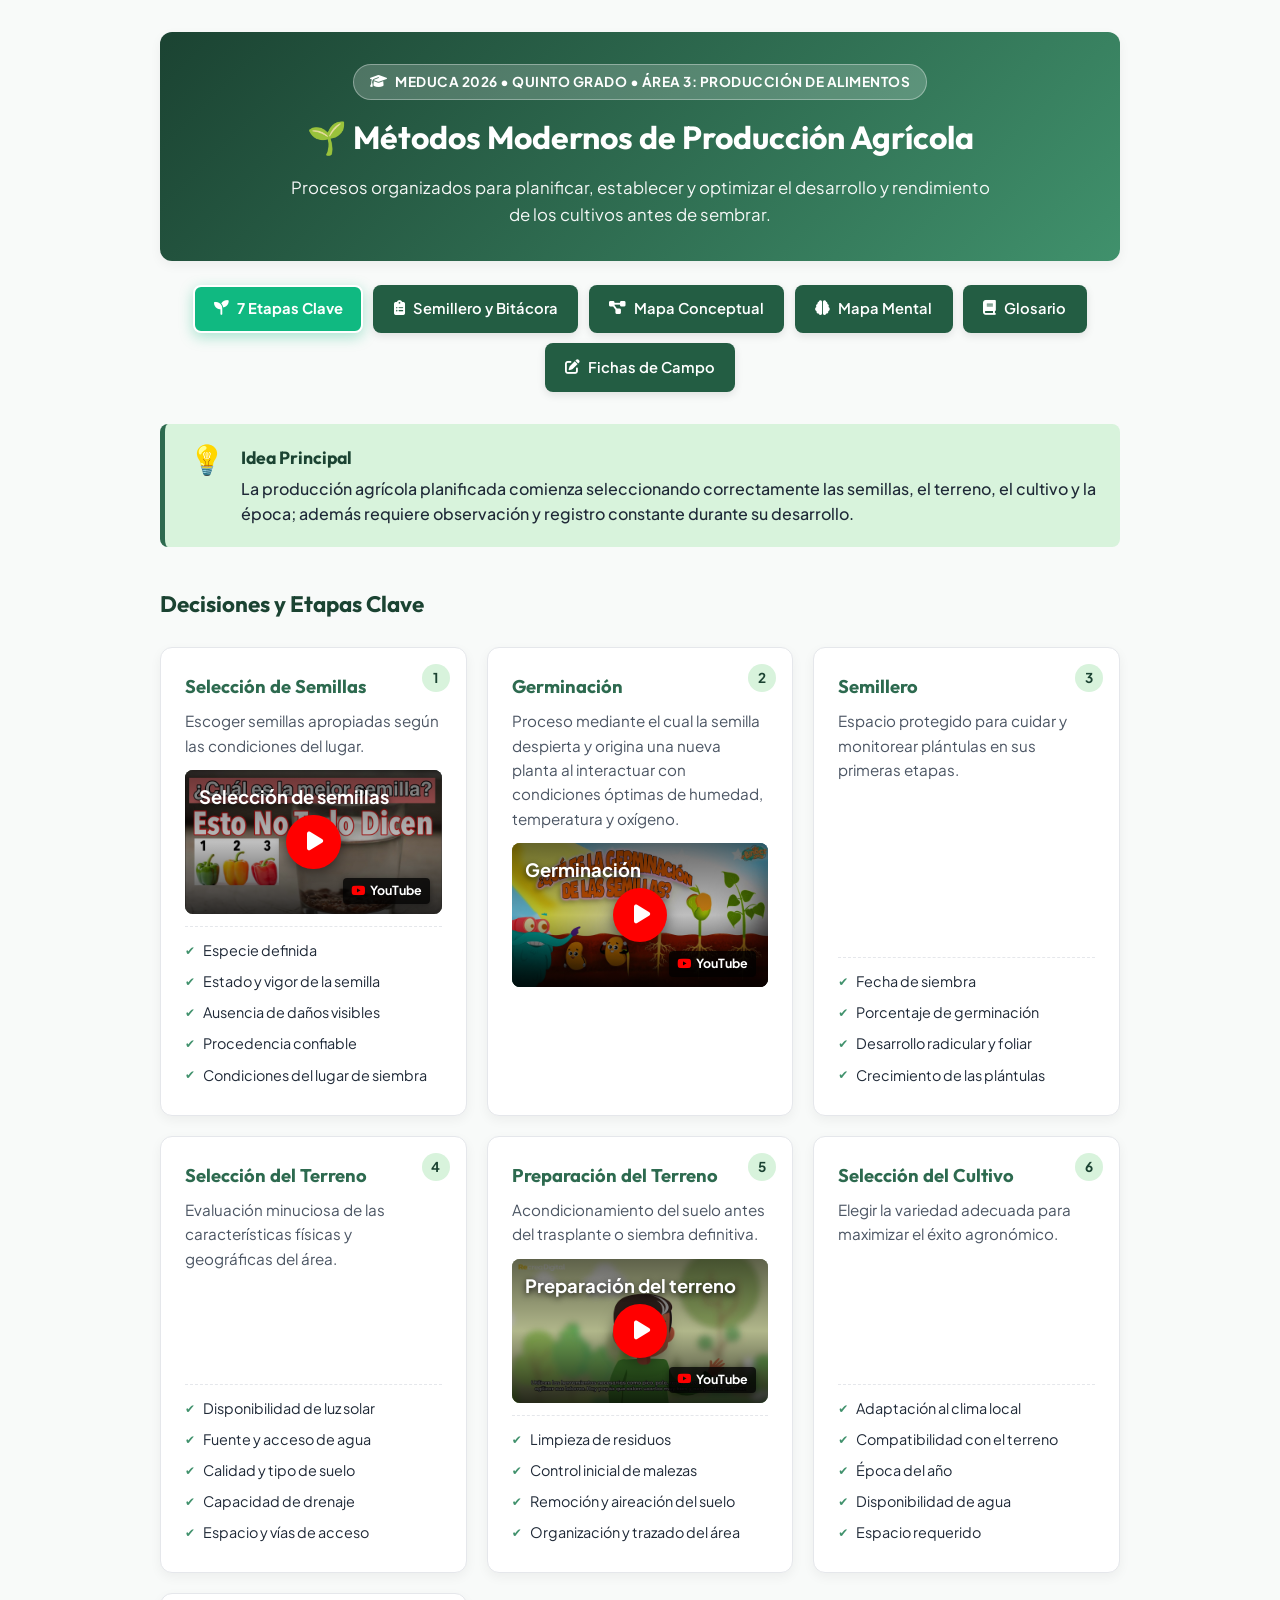
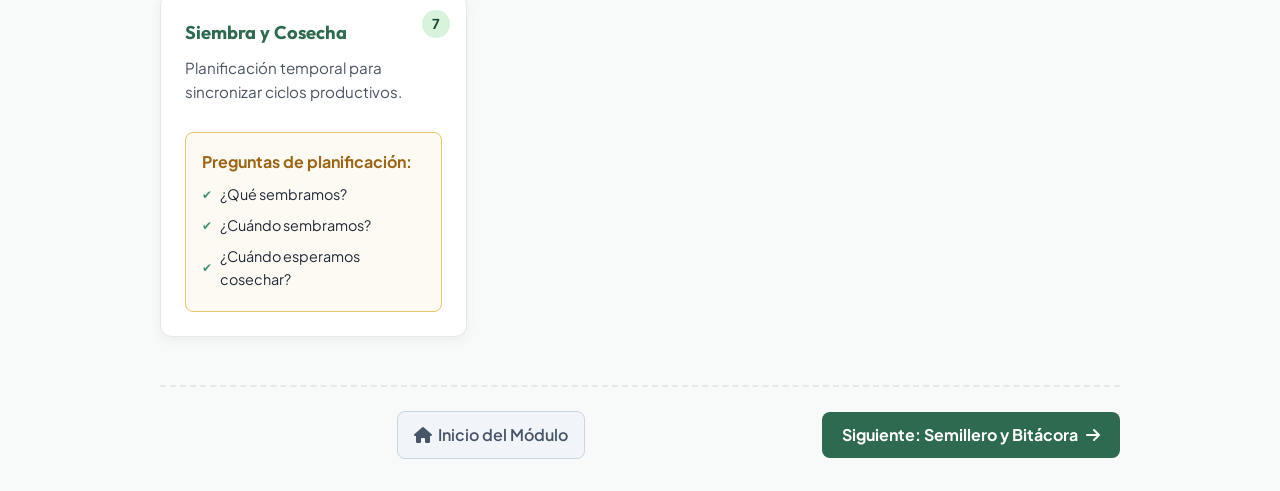
==== metodos-etapas.html @ fef812e9 "Integracion modulo interactivo Metodos Modernos de Produccion Agricola Quinto Grado con subpaginas" ====
<!DOCTYPE html>
<html lang="es">
<head>
  <meta charset="UTF-8">
  <meta name="viewport" content="width=device-width, initial-scale=1.0">
  <title>7 Etapas Clave - Métodos Modernos | Quinto Grado MEDUCA</title>
  <!-- Google Fonts & FontAwesome Icons -->
  <link rel="preconnect" href="https://fonts.googleapis.com">
  <link rel="preconnect" href="https://fonts.gstatic.com" crossorigin>
  <link href="https://fonts.googleapis.com/css2?family=Outfit:wght@600;700;800&family=Plus+Jakarta+Sans:wght@400;500;600;700&display=swap" rel="stylesheet">
  <link rel="stylesheet" href="https://cdnjs.cloudflare.com/ajax/libs/font-awesome/6.5.1/css/all.min.css">
  <style>

    :root {
      --primary: #2d6a4f;
      --primary-light: #40916c;
      --primary-dark: #1b4332;
      --accent: #d8f3dc;
      --accent-warm: #e9c46a;
      --surface: #ffffff;
      --background: #f8faf9;
      --text-main: #1f2937;
      --text-muted: #4b5563;
      --border: #e5e7eb;
      --shadow: 0 4px 12px rgba(0, 0, 0, 0.05);
      --radius: 12px;
    }

    * {
      box-sizing: border-box;
      margin: 0;
      padding: 0;
    }

    body {
      font-family: system-ui, -apple-system, BlinkMacSystemFont, "Segoe UI", Roboto, sans-serif;
      background-color: var(--background);
      color: var(--text-main);
      line-height: 1.6;
      padding: 2rem 1rem;
    }

    .container {
      max-width: 960px;
      margin: 0 auto;
    }

    /* Encabezado */
    .header {
      text-align: center;
      margin-bottom: 2.5rem;
      padding: 2rem 1.5rem;
      background: linear-gradient(135deg, var(--primary-dark), var(--primary-light));
      color: #ffffff;
      border-radius: var(--radius);
      box-shadow: var(--shadow);
    }

    .header h1 {
      font-size: 2rem;
      margin-bottom: 0.75rem;
    }

    .header p {
      font-size: 1.05rem;
      max-width: 720px;
      margin: 0 auto;
      opacity: 0.95;
    }

    .navigation {
      display: flex;
      justify-content: center;
      flex-wrap: wrap;
      gap: 0.75rem;
      margin: -1rem 0 2rem;
    }

    .navigation a {
      display: inline-block;
      padding: 0.7rem 1.2rem;
      background-color: var(--primary);
      color: #ffffff;
      border-radius: 8px;
      font-weight: 600;
      text-decoration: none;
      box-shadow: var(--shadow);
      transition: background-color 0.2s ease;
    }

    .navigation a:hover,
    .navigation a:focus-visible {
      background-color: var(--primary-dark);
    }

    /* Bloque Idea Principal */
    .highlight-card {
      background-color: var(--accent);
      border-left: 5px solid var(--primary);
      padding: 1.25rem 1.5rem;
      border-radius: 8px;
      margin-bottom: 2.5rem;
      display: flex;
      align-items: flex-start;
      gap: 1rem;
    }

    .highlight-card .icon {
      font-size: 1.8rem;
      line-height: 1;
    }

    .highlight-card h3 {
      color: var(--primary-dark);
      margin-bottom: 0.25rem;
      font-size: 1.1rem;
    }

    .highlight-card p {
      color: var(--text-main);
      font-weight: 500;
    }

    /* Grilla de Etapas */
    .section-title {
      font-size: 1.4rem;
      color: var(--primary-dark);
      margin-bottom: 1.5rem;
      display: flex;
      align-items: center;
      gap: 0.5rem;
    }

    .grid {
      display: grid;
      grid-template-columns: repeat(auto-fit, minmax(280px, 1fr));
      gap: 1.25rem;
      margin-bottom: 2.5rem;
    }

    .card {
      background-color: var(--surface);
      border: 1px solid var(--border);
      border-radius: var(--radius);
      padding: 1.5rem;
      box-shadow: var(--shadow);
      display: flex;
      flex-direction: column;
      position: relative;
    }

    .card-badge {
      position: absolute;
      top: 1rem;
      right: 1rem;
      background-color: var(--accent);
      color: var(--primary-dark);
      font-weight: bold;
      width: 28px;
      height: 28px;
      border-radius: 50%;
      display: flex;
      align-items: center;
      justify-content: center;
      font-size: 0.85rem;
    }

    .card h3 {
      font-size: 1.15rem;
      color: var(--primary);
      margin-bottom: 0.5rem;
      padding-right: 2rem;
    }

    .card p {
      color: var(--text-muted);
      font-size: 0.95rem;
      margin-bottom: 0.75rem;
    }

    .video-link {
      display: flex;
      flex-direction: column;
      align-items: stretch;
      gap: 0.4rem;
      margin-bottom: 0.75rem;
      color: var(--primary-dark);
      font-size: 0.9rem;
      font-weight: 600;
      text-decoration: none;
    }

    .video-link:hover,
    .video-link:focus-visible {
      text-decoration: underline;
    }

    .video-thumbnail {
      position: relative;
      display: flex;
      align-items: center;
      justify-content: center;
      width: 100%;
      aspect-ratio: 16 / 9;
      overflow: hidden;
      border-radius: 8px;
      background-color: #0d1f17;
      color: #ffffff;
      text-align: center;
    }

    .video-preview-img {
      position: absolute;
      inset: 0;
      width: 100%;
      height: 100%;
      object-fit: cover;
      transition: transform 0.4s cubic-bezier(0.4, 0, 0.2, 1), filter 0.4s ease;
      z-index: 1;
      display: block;
    }

    .video-overlay-gradient {
      position: absolute;
      inset: 0;
      background: linear-gradient(to top, rgba(0, 0, 0, 0.8) 0%, rgba(0, 0, 0, 0.25) 50%, rgba(0, 0, 0, 0.6) 100%);
      z-index: 2;
      transition: background 0.3s ease;
    }

    .video-link:hover .video-preview-img,
    .bitacora-video-link:hover .video-preview-img {
      transform: scale(1.06);
      filter: brightness(1.08);
    }

    .video-link:hover .video-overlay-gradient,
    .bitacora-video-link:hover .video-overlay-gradient {
      background: linear-gradient(to top, rgba(0, 0, 0, 0.65) 0%, rgba(0, 0, 0, 0.15) 50%, rgba(0, 0, 0, 0.45) 100%);
    }

    .video-thumbnail-title {
      position: absolute;
      top: 0.75rem;
      left: 0.85rem;
      right: 0.85rem;
      color: #ffffff;
      font-size: clamp(0.9rem, 2.5vw, 1.15rem);
      font-weight: 700;
      text-shadow: 0 2px 6px rgba(0, 0, 0, 0.9);
      z-index: 3;
      text-align: left;
    }

    .video-play-icon {
      position: relative;
      z-index: 3;
      display: flex;
      align-items: center;
      justify-content: center;
      width: 3.4rem;
      height: 3.4rem;
      padding-left: 0.25rem;
      border-radius: 50%;
      background-color: #ff0000;
      color: #ffffff;
      font-size: 1.35rem;
      box-shadow: 0 4px 14px rgba(0, 0, 0, 0.5);
      transition: transform 0.3s ease, background-color 0.3s ease, box-shadow 0.3s ease;
    }

    .video-link:hover .video-play-icon,
    .bitacora-video-link:hover .video-play-icon {
      transform: scale(1.15);
      background-color: #cc0000;
      box-shadow: 0 6px 20px rgba(255, 0, 0, 0.55);
    }

    .video-badge-yt {
      position: absolute;
      bottom: 0.65rem;
      right: 0.75rem;
      z-index: 3;
      background: rgba(0, 0, 0, 0.78);
      color: #ffffff;
      font-size: 0.78rem;
      font-weight: 700;
      padding: 3px 8px;
      border-radius: 4px;
      display: flex;
      align-items: center;
      gap: 5px;
      box-shadow: 0 2px 6px rgba(0,0,0,0.4);
    }
    .video-badge-yt i {
      color: #ff0000;
    }

    .video-action,
    .bitacora-video-caption {
      display: block;
      min-height: 44px;
      padding: 0.65rem 0.9rem;
      border-radius: 6px;
      background-color: var(--primary);
      color: #ffffff;
      text-align: center;
      font-weight: 600;
    }

    .video-action {
      transition: background-color 0.2s ease;
    }

    .video-link:hover .video-action,
    .video-link:focus-visible .video-action,
    .bitacora-video-link:hover .bitacora-video-caption,
    .bitacora-video-link:focus-visible .bitacora-video-caption {
      background-color: var(--primary-dark);
    }

    .bitacora-video-caption {
      border-radius: 0;
    }

    .card ul {
      list-style-type: none;
      padding-top: 0.5rem;
      border-top: 1px dashed var(--border);
      margin-top: auto;
    }

    .card ul li {
      font-size: 0.9rem;
      color: var(--text-main);
      padding: 0.25rem 0;
      display: flex;
      align-items: center;
      gap: 0.5rem;
    }

    .card ul li::before {
      content: "✔";
      color: var(--primary-light);
      font-size: 0.75rem;
    }

    /* Sección Bitácora */
    .bitacora-section {
      background-color: var(--surface);
      border: 1px solid var(--border);
      border-radius: var(--radius);
      padding: 1.75rem;
      box-shadow: var(--shadow);
    }

    .bitacora-header {
      display: flex;
      align-items: center;
      gap: 0.75rem;
      margin-bottom: 0.75rem;
    }

    .bitacora-tags {
      display: flex;
      flex-wrap: wrap;
      gap: 0.5rem;
      margin-top: 1rem;
    }

    .tag {
      display: inline-block;
      background-color: #f3f4f6;
      border: 1px solid var(--border);
      padding: 0.35rem 0.75rem;
      border-radius: 20px;
      font-size: 0.85rem;
      font-weight: 500;
      color: var(--text-muted);
    }

    .tag-link {
      text-decoration: none;
    }

    .tag-link:hover,
    .tag-link:focus-visible {
      background-color: var(--accent);
      border-color: var(--primary-light);
      color: var(--primary-dark);
    }

    .bitacora-content {
      display: grid;
      grid-template-columns: repeat(auto-fit, minmax(280px, 1fr));
      gap: 1.5rem;
      margin-top: 1.5rem;
    }

    .bitacora-content h3 {
      color: var(--primary-dark);
      font-size: 1.05rem;
      margin-bottom: 0.75rem;
    }

    .bitacora-content ul,
    .bitacora-content ol {
      padding-left: 1.4rem;
      color: var(--text-muted);
    }

    .bitacora-content li {
      padding: 0.3rem 0;
    }

    .bitacora-content li::marker {
      color: var(--primary-light);
      font-weight: 700;
    }

    .bitacora-content strong {
      color: var(--primary-dark);
    }

    .bitacora-video-caption {
      border-radius: 0;
    }

    .bitacora-video-link {
      display: block;
      width: 100%;
      overflow: hidden;
      border-radius: var(--radius);
      box-shadow: var(--shadow);
      color: #ffffff;
      text-decoration: none;
    }

    .bitacora-video-link img {
      display: block;
      width: 100%;
      aspect-ratio: 16 / 9;
      object-fit: cover;
    }

    .bitacora-video-link:focus-visible {
      outline: 3px solid var(--primary-light);
      outline-offset: 3px;
    }

    .extra-section {
      margin-top: 2.5rem;
      scroll-margin-top: 1rem;
    }

    .extra-card {
      margin-bottom: 1.25rem;
      padding: 1.5rem;
      background-color: var(--surface);
      border: 1px solid var(--border);
      border-radius: var(--radius);
      box-shadow: var(--shadow);
    }

    .extra-card h3 {
      color: var(--primary-dark);
      font-size: 1.1rem;
      margin-bottom: 0.75rem;
    }

    .glossary-grid {
      display: grid;
      grid-template-columns: repeat(auto-fit, minmax(250px, 1fr));
      gap: 1rem;
    }

    .glossary-entry {
      background-color: var(--surface);
      border: 1px solid var(--border);
      border-left: 4px solid var(--primary-light);
      border-radius: 8px;
      padding: 1rem 1.25rem;
      box-shadow: var(--shadow);
    }

    .glossary-entry h3 {
      color: var(--primary-dark);
      font-size: 1rem;
      margin-bottom: 0.35rem;
    }

    .glossary-entry p {
      color: var(--text-muted);
      font-size: 0.95rem;
    }

    .diagram-card {
      overflow-x: auto;
      padding: 1rem;
      background-color: var(--surface);
      border: 1px solid var(--border);
      border-radius: var(--radius);
      box-shadow: var(--shadow);
    }

    .diagram-card svg {
      display: block;
      width: 100%;
      min-width: 900px;
      height: auto;
    }

    .flow-connector {
      fill: none;
      stroke: var(--primary-light);
      stroke-width: 3;
    }

    .flow-node {
      fill: var(--accent);
      stroke: var(--primary);
      stroke-width: 2;
    }

    .flow-node-main {
      fill: var(--primary-dark);
      stroke: var(--primary-dark);
    }

    .flow-node-final {
      fill: #e9c46a;
      stroke: #9c6615;
    }

    .flow-label {
      fill: var(--primary-dark);
      font-size: 16px;
      font-weight: 600;
      text-anchor: middle;
      dominant-baseline: middle;
    }

    .flow-label-main {
      fill: #ffffff;
      font-size: 19px;
      font-weight: 700;
    }

    .mindmap-svg {
      display: block;
      width: 100%;
      min-width: 850px;
      height: auto;
    }

    .mind-branch {
      fill: none;
      stroke-width: 4;
      stroke-linecap: round;
    }

    .branch-seed { stroke: #40916c; }
    .branch-terrain { stroke: #e9a23b; }
    .branch-crop { stroke: #6284c7; }
    .branch-time { stroke: #be6b9b; }
    .branch-followup { stroke: #829447; }

    .mind-root {
      fill: var(--primary-dark);
      stroke: var(--primary-dark);
      stroke-width: 2;
    }

    .mind-category { stroke-width: 2; }
    .category-seed { fill: #d8f3dc; stroke: #40916c; }
    .category-terrain { fill: #fff0d6; stroke: #e9a23b; }
    .category-crop { fill: #e5ecfb; stroke: #6284c7; }
    .category-time { fill: #f8e5ef; stroke: #be6b9b; }
    .category-followup { fill: #edf0dc; stroke: #829447; }

    .mind-leaf {
      fill: #ffffff;
      stroke-width: 2;
    }

    .mind-label {
      fill: var(--primary-dark);
      font-size: 16px;
      font-weight: 600;
      text-anchor: middle;
      dominant-baseline: middle;
    }

    .mind-root-label {
      fill: #ffffff;
      font-size: 20px;
      font-weight: 700;
    }

    .form-fields {
      display: grid;
      grid-template-columns: repeat(auto-fit, minmax(220px, 1fr));
      gap: 1rem;
    }

    .form-fields label,
    .record-fields label {
      display: flex;
      flex-direction: column;
      gap: 0.35rem;
      color: var(--primary-dark);
      font-weight: 600;
    }

    .extra-card input,
    .extra-card select,
    .extra-card textarea {
      width: 100%;
      padding: 0.6rem;
      border: 1px solid #cbd5d1;
      border-radius: 6px;
      font: inherit;
      color: var(--text-main);
    }

    .extra-card textarea {
      min-height: 90px;
      resize: vertical;
    }

    .table-wrapper { overflow-x: auto; }

    .record-table {
      width: 100%;
      min-width: 700px;
      border-collapse: collapse;
    }

    .record-table th,
    .record-table td {
      padding: 0.65rem;
      border: 1px solid var(--border);
      text-align: left;
      vertical-align: middle;
    }

    .record-table th {
      background-color: var(--accent);
      color: var(--primary-dark);
    }

    .record-table input { min-width: 100px; }

    .record-fields {
      display: grid;
      grid-template-columns: repeat(auto-fit, minmax(220px, 1fr));
      gap: 1rem;
    }

    .record-fields textarea { min-height: 90px; }

    .checkbox-cell { text-align: center !important; }
    .checkbox-cell input { width: 1.1rem; height: 1.1rem; accent-color: var(--primary); }

    .analysis-question { margin-top: 1rem; }
    .analysis-question:first-of-type { margin-top: 0; }
    .analysis-question h3 { margin-bottom: 0.5rem; font-size: 1rem; }

    .back-to-top {
      display: inline-block;
      margin-top: 1rem;
      color: var(--primary-dark);
      font-weight: 600;
    }

    .extra-section section[id] { scroll-margin-top: 1rem; }

    .questions-box {
      background: #fdfaf3;
      border: 1px solid var(--accent-warm);
      padding: 1rem;
      border-radius: 8px;
      margin-top: 1rem;
    }

    .questions-box strong {
      color: #9c6615;
    }


    /* Mejoras de Tipografía e Interfaz */
    body {
      font-family: 'Plus Jakarta Sans', system-ui, -apple-system, sans-serif;
    }
    h1, h2, h3, h4 {
      font-family: 'Outfit', sans-serif;
    }

    .sub-badge {
      display: inline-flex;
      align-items: center;
      gap: 8px;
      background: rgba(255, 255, 255, 0.2);
      border: 1px solid rgba(255, 255, 255, 0.35);
      padding: 6px 16px;
      border-radius: 50px;
      font-size: 0.85rem;
      font-weight: 700;
      text-transform: uppercase;
      letter-spacing: 0.5px;
      margin-bottom: 12px;
    }

    /* Barra de herramientas para el estudiante */
    .student-toolbar {
      display: flex;
      align-items: center;
      justify-content: center;
      gap: 12px;
      flex-wrap: wrap;
      background: #ffffff;
      border: 1.5px solid var(--border);
      padding: 12px 18px;
      border-radius: var(--radius);
      box-shadow: var(--shadow);
      margin-bottom: 2rem;
    }

    .btn-tool {
      display: inline-flex;
      align-items: center;
      gap: 8px;
      padding: 8px 16px;
      border-radius: 8px;
      font-size: 0.9rem;
      font-weight: 700;
      cursor: pointer;
      border: none;
      transition: all 0.2s ease;
    }

    .btn-save {
      background: var(--primary);
      color: #ffffff;
    }
    .btn-save:hover {
      background: var(--primary-dark);
      transform: translateY(-2px);
    }

    .btn-print {
      background: #0284c7;
      color: #ffffff;
    }
    .btn-print:hover {
      background: #0369a1;
      transform: translateY(-2px);
    }

    .btn-reset {
      background: #f1f5f9;
      color: #64748b;
      border: 1px solid #cbd5e1;
    }
    .btn-reset:hover {
      background: #fee2e2;
      color: #dc2626;
      border-color: #fca5a5;
    }

    .save-status {
      font-size: 0.85rem;
      color: #16a34a;
      font-weight: 700;
      display: none;
      align-items: center;
      gap: 6px;
    }
    .save-status.visible {
      display: inline-flex;
    }

    /* Indicador de desplazamiento para diagramas */
    .scroll-hint {
      display: flex;
      align-items: center;
      gap: 8px;
      color: var(--text-muted);
      font-size: 0.85rem;
      font-weight: 600;
      margin-bottom: 8px;
      background: rgba(45, 106, 79, 0.08);
      padding: 6px 12px;
      border-radius: 6px;
    }

    /* Tarjetas Interactivas con Hover Suave */
    .card {
      transition: transform 0.25s ease, box-shadow 0.25s ease, border-color 0.25s ease;
    }
    .card:hover {
      transform: translateY(-4px);
      box-shadow: 0 8px 24px rgba(0, 0, 0, 0.08);
      border-color: var(--primary-light);
    }

    /* Estilos de Impresión */
    @media print {
      body {
        background: #ffffff !important;
        color: #000000 !important;
        padding: 0 !important;
      }
      .navigation, .student-toolbar, .back-to-top, .video-link, .bitacora-video-link, .scroll-hint {
        display: none !important;
      }
      .card, .bitacora-section, .extra-card, .glossary-entry, .diagram-card {
        box-shadow: none !important;
        border: 1px solid #ccc !important;
        break-inside: avoid;
      }
      .header {
        background: none !important;
        color: #000 !important;
        border-bottom: 2px solid #2d6a4f !important;
        border-radius: 0 !important;
        padding: 10px 0 !important;
      }
    }
  
    /* Navegación por Subpáginas */
    .navigation {
      display: flex;
      justify-content: center;
      flex-wrap: wrap;
      gap: 0.65rem;
      margin: -1rem 0 2rem;
    }

    .navigation a {
      display: inline-flex;
      align-items: center;
      gap: 8px;
      padding: 0.65rem 1.15rem;
      background-color: #235d43;
      color: #ffffff;
      border-radius: 8px;
      font-weight: 600;
      font-size: 0.92rem;
      text-decoration: none;
      box-shadow: 0 3px 8px rgba(0, 0, 0, 0.1);
      transition: all 0.2s ease;
      border: 2px solid transparent;
    }

    .navigation a:hover,
    .navigation a:focus-visible {
      background-color: #1b4332;
      transform: translateY(-2px);
      box-shadow: 0 5px 12px rgba(0, 0, 0, 0.15);
    }

    .navigation a.active {
      background-color: #10b981;
      color: #ffffff;
      border-color: #ffffff;
      box-shadow: 0 4px 14px rgba(16, 185, 129, 0.35);
      font-weight: 700;
    }

    /* Footer de Navegación entre Subpáginas */
    .subpage-nav-footer {
      display: flex;
      justify-content: space-between;
      align-items: center;
      gap: 12px;
      margin-top: 3rem;
      padding-top: 1.5rem;
      border-top: 2px dashed var(--border);
      flex-wrap: wrap;
    }
    .btn-subpage-nav {
      display: inline-flex;
      align-items: center;
      gap: 8px;
      padding: 10px 20px;
      background: var(--primary);
      color: #ffffff;
      border-radius: 8px;
      font-weight: 700;
      text-decoration: none;
      transition: all 0.2s ease;
    }
    .btn-subpage-nav:hover {
      background: var(--primary-dark);
      transform: translateY(-2px);
    }
    .btn-subpage-home {
      display: inline-flex;
      align-items: center;
      gap: 6px;
      padding: 10px 16px;
      background: #f1f5f9;
      color: #475569;
      border-radius: 8px;
      font-weight: 600;
      text-decoration: none;
      border: 1px solid #cbd5e1;
    }
    .btn-subpage-home:hover {
      background: #e2e8f0;
      color: #0f172a;
    }

  </style>
</head>
<body>

  <div class="container">
    <header class="header" id="inicio">
      <div class="sub-badge">
        <i class="fa-solid fa-graduation-cap"></i> MEDUCA 2026 • Quinto Grado • Área 3: Producción de Alimentos
      </div>
      <h1>🌱 Métodos Modernos de Producción Agrícola</h1>
      <p>Procesos organizados para planificar, establecer y optimizar el desarrollo y rendimiento de los cultivos antes de sembrar.</p>
    </header>

    <nav class="navigation" aria-label="Navegación de Subpáginas">
      <a href="metodos-etapas.html" class=" active"><i class="fa-solid fa-seedling"></i> 7 Etapas Clave</a>
      <a href="metodos-semillero.html" class=""><i class="fa-solid fa-clipboard-list"></i> Semillero y Bitácora</a>
      <a href="metodos-mapa-conceptual.html" class=""><i class="fa-solid fa-diagram-project"></i> Mapa Conceptual</a>
      <a href="metodos-mapa-mental.html" class=""><i class="fa-solid fa-brain"></i> Mapa Mental</a>
      <a href="metodos-glosario.html" class=""><i class="fa-solid fa-book"></i> Glosario</a>
      <a href="metodos-fichas-campo.html" class=""><i class="fa-solid fa-pen-to-square"></i> Fichas de Campo</a>
    </nav>

    <section class="highlight-card">
      <div class="icon">💡</div>
      <div>
        <h3>Idea Principal</h3>
        <p>La producción agrícola planificada comienza seleccionando correctamente las semillas, el terreno, el cultivo y la época; además requiere observación y registro constante durante su desarrollo.</p>
      </div>
    </section>

    <!-- Fases y Decisiones -->
    <h2 class="section-title" id="etapas">Decisiones y Etapas Clave</h2>
    <main class="grid">

      <!-- 1. Semillas -->
      <article class="card">
        <span class="card-badge">1</span>
        <h3>Selección de Semillas</h3>
        <p>Escoger semillas apropiadas según las condiciones del lugar.</p>
        <a class="video-link" href="https://m.youtube.com/watch?v=JdrqJuW2Ato&amp;t=75s" target="_blank" rel="noopener noreferrer" aria-label="Abrir video sobre selección de semillas en YouTube">
          <span class="video-thumbnail" aria-hidden="true">
            <img src="assets/images/video_semillas.jpg" alt="Selección de semillas" class="video-preview-img" onerror="this.src='https://img.youtube.com/vi/JdrqJuW2Ato/maxresdefault.jpg'">
            <div class="video-overlay-gradient"></div>
            <span class="video-thumbnail-title">Selección de semillas</span>
            <span class="video-play-icon"><i class="fa-solid fa-play"></i></span>
            <span class="video-badge-yt"><i class="fa-brands fa-youtube"></i> YouTube</span>
          </span>
        </a>
        <ul>
          <li>Especie definida</li>
          <li>Estado y vigor de la semilla</li>
          <li>Ausencia de daños visibles</li>
          <li>Procedencia confiable</li>
          <li>Condiciones del lugar de siembra</li>
        </ul>
      </article>

      <!-- 2. Germinación -->
      <article class="card">
        <span class="card-badge">2</span>
        <h3>Germinación</h3>
        <p>Proceso mediante el cual la semilla despierta y origina una nueva planta al interactuar con condiciones óptimas de humedad, temperatura y oxígeno.</p>
        <a class="video-link" href="https://m.youtube.com/watch?v=fCRA6i1fTRA" target="_blank" rel="noopener noreferrer" aria-label="Abrir video sobre germinación en YouTube">
          <span class="video-thumbnail" aria-hidden="true">
            <img src="assets/images/video_germinacion.jpg" alt="Germinación" class="video-preview-img" onerror="this.src='https://img.youtube.com/vi/fCRA6i1fTRA/maxresdefault.jpg'">
            <div class="video-overlay-gradient"></div>
            <span class="video-thumbnail-title">Germinación</span>
            <span class="video-play-icon"><i class="fa-solid fa-play"></i></span>
            <span class="video-badge-yt"><i class="fa-brands fa-youtube"></i> YouTube</span>
          </span>
        </a>
      </article>

      <!-- 3. Semillero -->
      <article class="card">
        <span class="card-badge">3</span>
        <h3>Semillero</h3>
        <p>Espacio protegido para cuidar y monitorear plántulas en sus primeras etapas.</p>
        <ul>
          <li>Fecha de siembra</li>
          <li>Porcentaje de germinación</li>
          <li>Desarrollo radicular y foliar</li>
          <li>Crecimiento de las plántulas</li>
        </ul>
      </article>

      <!-- 4. Terreno -->
      <article class="card">
        <span class="card-badge">4</span>
        <h3>Selección del Terreno</h3>
        <p>Evaluación minuciosa de las características físicas y geográficas del área.</p>
        <ul>
          <li>Disponibilidad de luz solar</li>
          <li>Fuente y acceso de agua</li>
          <li>Calidad y tipo de suelo</li>
          <li>Capacidad de drenaje</li>
          <li>Espacio y vías de acceso</li>
        </ul>
      </article>

      <!-- 5. Preparación -->
      <article class="card">
        <span class="card-badge">5</span>
        <h3>Preparación del Terreno</h3>
        <p>Acondicionamiento del suelo antes del trasplante o siembra definitiva.</p>
        <a class="video-link" href="https://m.youtube.com/watch?v=pCpUWrY6QIw" target="_blank" rel="noopener noreferrer" aria-label="Abrir video sobre preparación del terreno en YouTube">
          <span class="video-thumbnail" aria-hidden="true">
            <img src="assets/images/video_terreno.jpg" alt="Preparación del terreno" class="video-preview-img" onerror="this.src='https://img.youtube.com/vi/pCpUWrY6QIw/maxresdefault.jpg'">
            <div class="video-overlay-gradient"></div>
            <span class="video-thumbnail-title">Preparación del terreno</span>
            <span class="video-play-icon"><i class="fa-solid fa-play"></i></span>
            <span class="video-badge-yt"><i class="fa-brands fa-youtube"></i> YouTube</span>
          </span>
        </a>
        <ul>
          <li>Limpieza de residuos</li>
          <li>Control inicial de malezas</li>
          <li>Remoción y aireación del suelo</li>
          <li>Organización y trazado del área</li>
        </ul>
      </article>

      <!-- 6. Selección de Cultivo -->
      <article class="card">
        <span class="card-badge">6</span>
        <h3>Selección del Cultivo</h3>
        <p>Elegir la variedad adecuada para maximizar el éxito agronómico.</p>
        <ul>
          <li>Adaptación al clima local</li>
          <li>Compatibilidad con el terreno</li>
          <li>Época del año</li>
          <li>Disponibilidad de agua</li>
          <li>Espacio requerido</li>
        </ul>
      </article>

      <!-- 7. Época de Siembra y Cosecha -->
      <article class="card">
        <span class="card-badge">7</span>
        <h3>Siembra y Cosecha</h3>
        <p>Planificación temporal para sincronizar ciclos productivos.</p>
        <div class="questions-box">
          <strong>Preguntas de planificación:</strong>
          <ul style="border: none; padding-top: 0.25rem;">
            <li>¿Qué sembramos?</li>
            <li>¿Cuándo sembramos?</li>
            <li>¿Cuándo esperamos cosechar?</li>
          </ul>
        </div>
      </article>

    </main>

    <div class="subpage-nav-footer">
  <div></div>
  <a href="metodos-etapas.html" class="btn-subpage-home"><i class="fa-solid fa-house"></i> Inicio del Módulo</a>
  <a href="metodos-semillero.html" class="btn-subpage-nav">Siguiente: Semillero y Bitácora <i class="fa-solid fa-arrow-right"></i></a>
</div>
  </div>

  
</body>
</html>
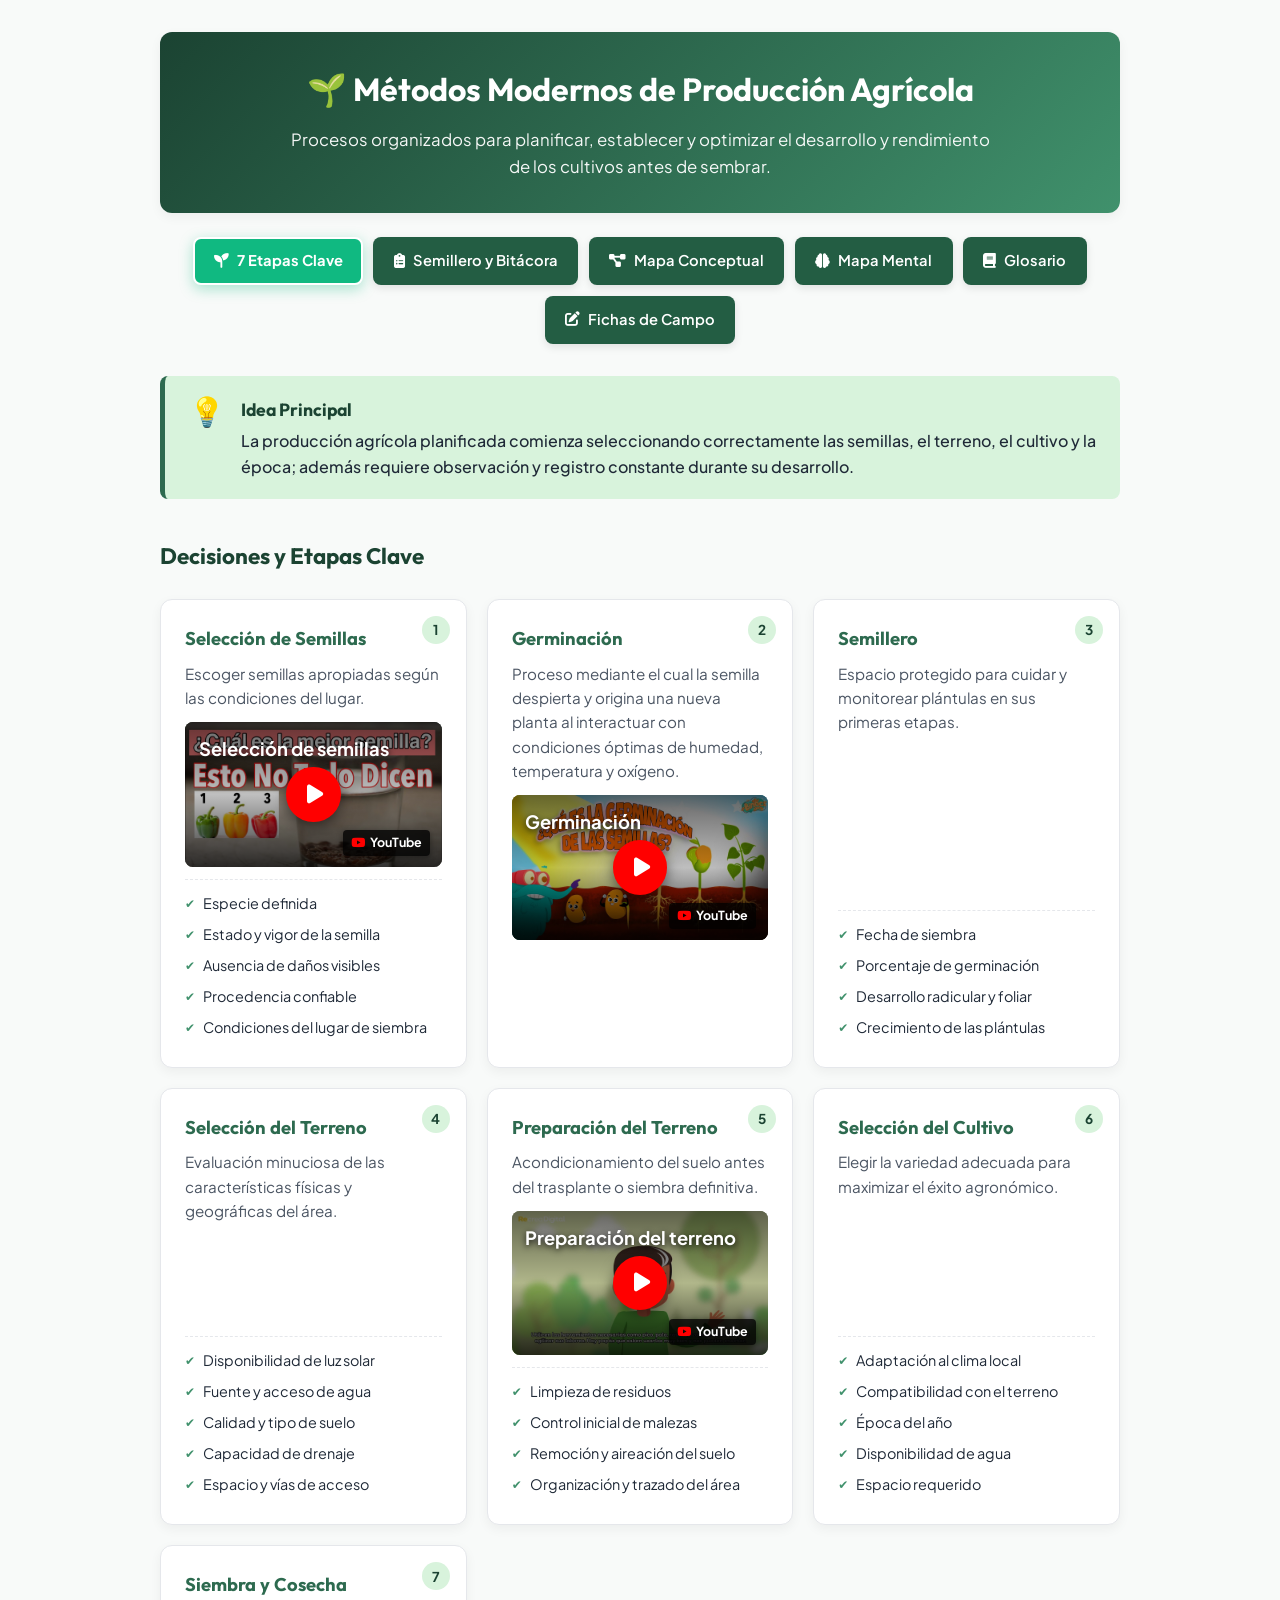
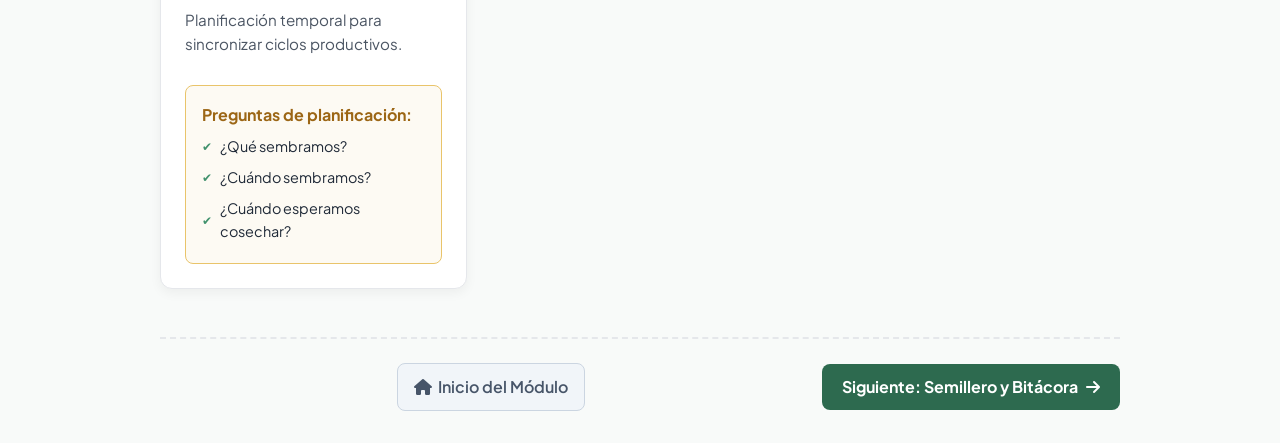
==== commit 39d67712: "po" ====
--- a/metodos-etapas.html
+++ b/metodos-etapas.html
@@ -694,21 +694,6 @@
     }
     h1, h2, h3, h4 {
       font-family: 'Outfit', sans-serif;
-    }
-
-    .sub-badge {
-      display: inline-flex;
-      align-items: center;
-      gap: 8px;
-      background: rgba(255, 255, 255, 0.2);
-      border: 1px solid rgba(255, 255, 255, 0.35);
-      padding: 6px 16px;
-      border-radius: 50px;
-      font-size: 0.85rem;
-      font-weight: 700;
-      text-transform: uppercase;
-      letter-spacing: 0.5px;
-      margin-bottom: 12px;
     }
 
     /* Barra de herramientas para el estudiante */
@@ -918,9 +903,6 @@
 
   <div class="container">
     <header class="header" id="inicio">
-      <div class="sub-badge">
-        <i class="fa-solid fa-graduation-cap"></i> MEDUCA 2026 • Quinto Grado • Área 3: Producción de Alimentos
-      </div>
       <h1>🌱 Métodos Modernos de Producción Agrícola</h1>
       <p>Procesos organizados para planificar, establecer y optimizar el desarrollo y rendimiento de los cultivos antes de sembrar.</p>
     </header>
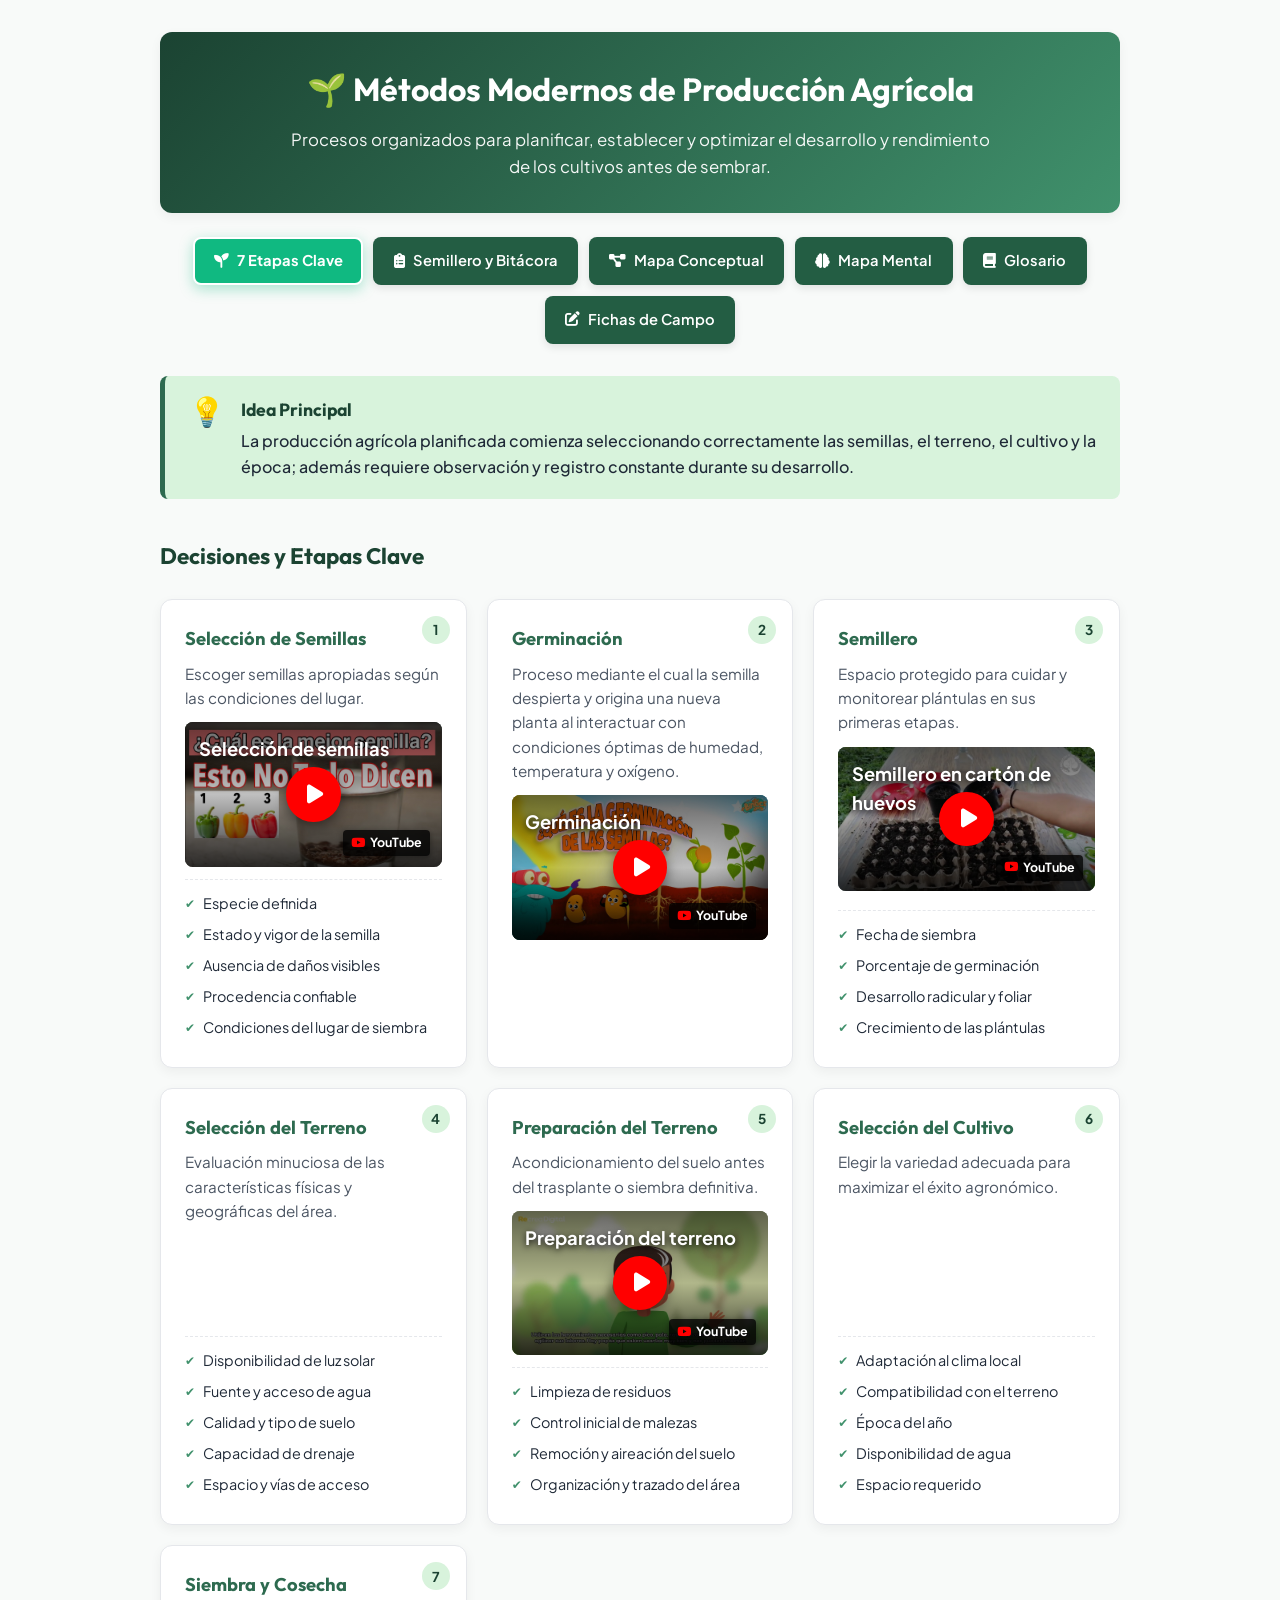
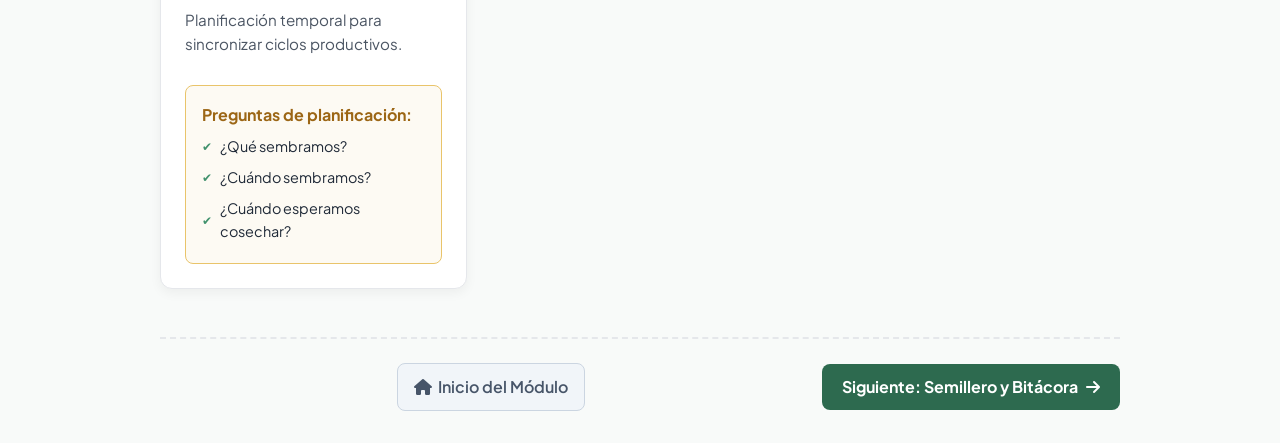
==== commit ee6f1dca: "fg" ====
--- a/metodos-etapas.html
+++ b/metodos-etapas.html
@@ -972,6 +972,15 @@
         <span class="card-badge">3</span>
         <h3>Semillero</h3>
         <p>Espacio protegido para cuidar y monitorear plántulas en sus primeras etapas.</p>
+        <a class="video-link" href="https://www.youtube.com/watch?v=g22DA12UIV4" target="_blank" rel="noopener noreferrer" aria-label="Abrir video sobre semillero en cartón de huevos en YouTube">
+          <span class="video-thumbnail" aria-hidden="true">
+            <img src="assets/images/video_semillero.jpg" alt="Semillero en cartón de huevos" class="video-preview-img" onerror="this.src='https://img.youtube.com/vi/g22DA12UIV4/maxresdefault.jpg'">
+            <div class="video-overlay-gradient"></div>
+            <span class="video-thumbnail-title">Semillero en cartón de huevos</span>
+            <span class="video-play-icon"><i class="fa-solid fa-play"></i></span>
+            <span class="video-badge-yt"><i class="fa-brands fa-youtube"></i> YouTube</span>
+          </span>
+        </a>
         <ul>
           <li>Fecha de siembra</li>
           <li>Porcentaje de germinación</li>
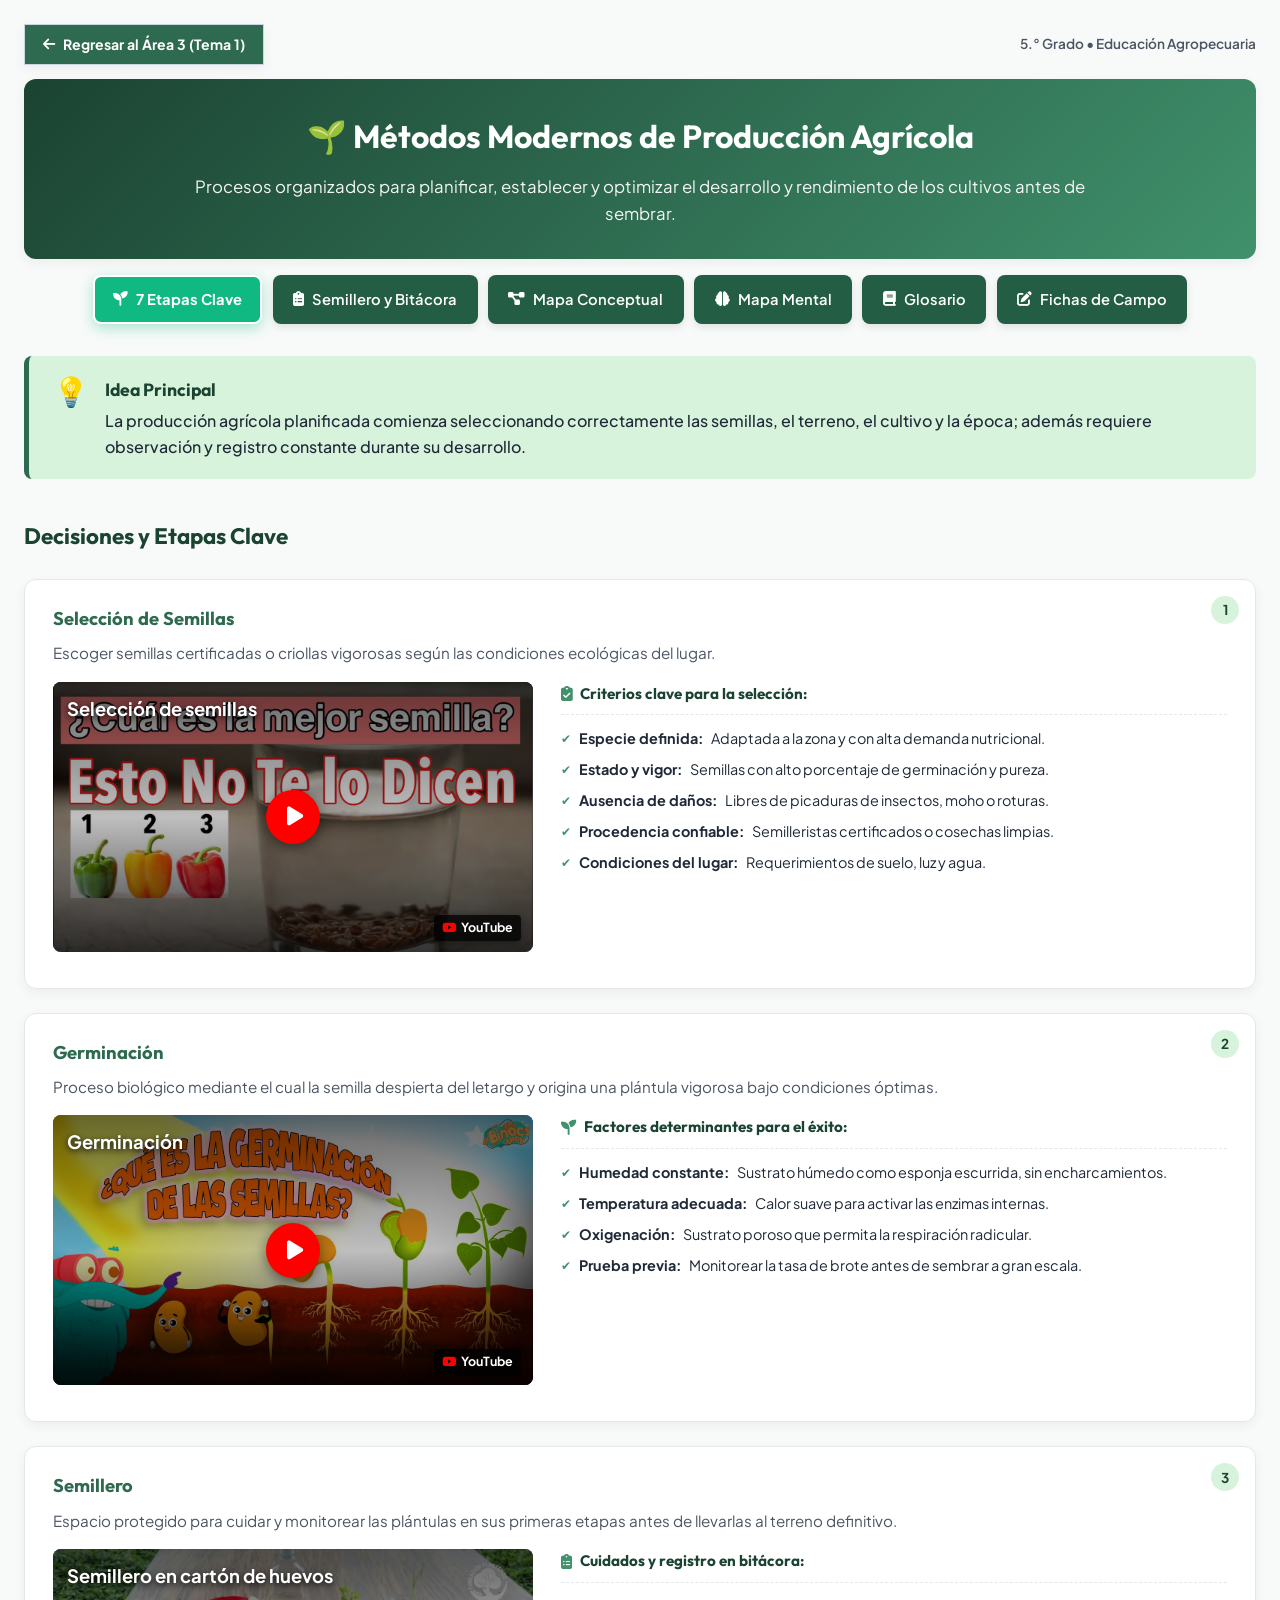
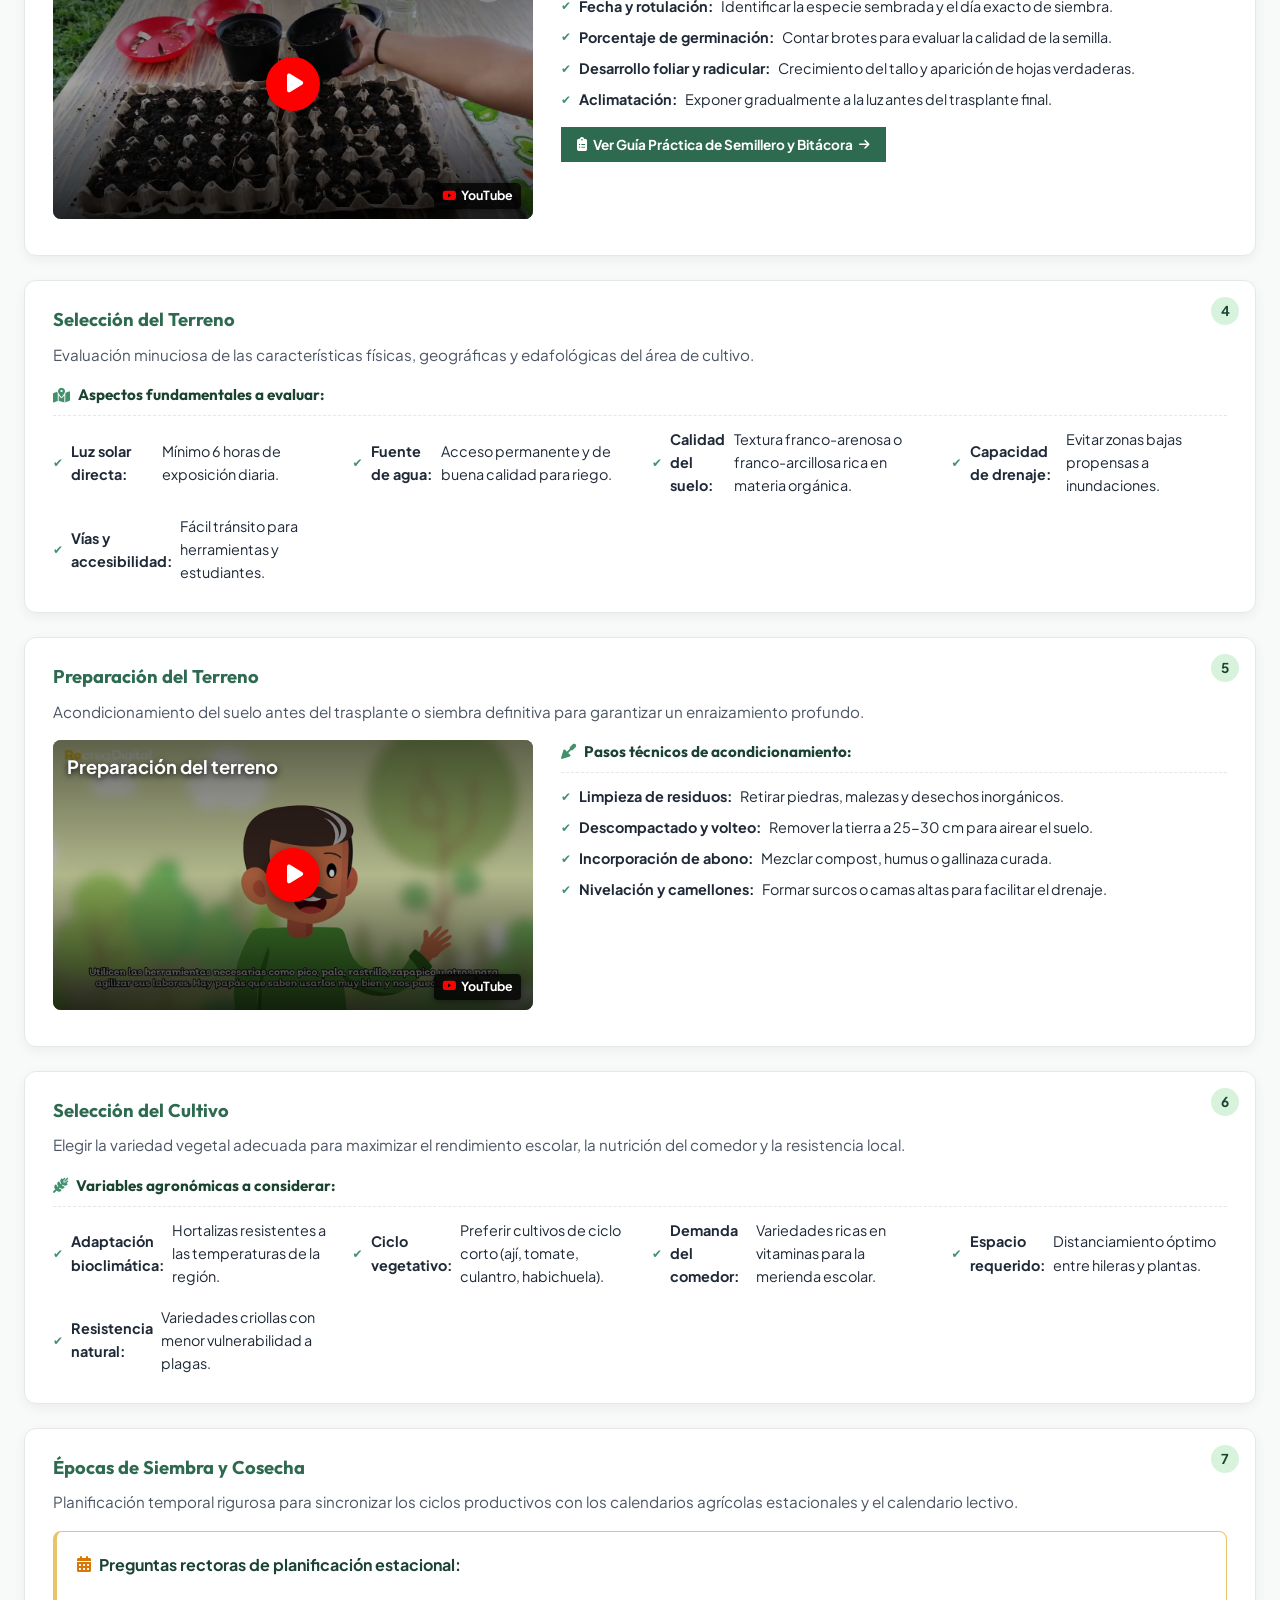
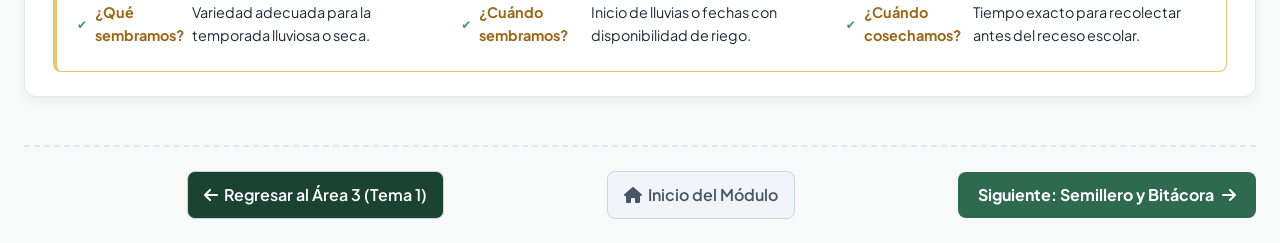
==== commit 4e769ba7: "ok" ====
--- a/metodos-etapas.html
+++ b/metodos-etapas.html
@@ -37,18 +37,26 @@
       background-color: var(--background);
       color: var(--text-main);
       line-height: 1.6;
-      padding: 2rem 1rem;
+      padding: 1.5rem 0;
+      width: 100%;
+      margin: 0;
+      box-sizing: border-box;
     }
 
     .container {
-      max-width: 960px;
+      width: 100%;
+      max-width: 100%;
       margin: 0 auto;
+      padding: 0 1.5rem;
+      box-sizing: border-box;
     }
 
     /* Encabezado */
     .header {
+      width: 100%;
+      box-sizing: border-box;
       text-align: center;
-      margin-bottom: 2.5rem;
+      margin-bottom: 2rem;
       padding: 2rem 1.5rem;
       background: linear-gradient(135deg, var(--primary-dark), var(--primary-light));
       color: #ffffff;
@@ -63,7 +71,7 @@
 
     .header p {
       font-size: 1.05rem;
-      max-width: 720px;
+      max-width: 960px;
       margin: 0 auto;
       opacity: 0.95;
     }
@@ -132,9 +140,10 @@
     }
 
     .grid {
-      display: grid;
-      grid-template-columns: repeat(auto-fit, minmax(280px, 1fr));
-      gap: 1.25rem;
+      display: flex;
+      flex-direction: column;
+      gap: 1.5rem;
+      width: 100%;
       margin-bottom: 2.5rem;
     }
 
@@ -142,11 +151,56 @@
       background-color: var(--surface);
       border: 1px solid var(--border);
       border-radius: var(--radius);
-      padding: 1.5rem;
+      padding: 1.5rem 1.75rem;
       box-shadow: var(--shadow);
+      position: relative;
+      width: 100%;
+      box-sizing: border-box;
+      transition: transform 0.25s ease, box-shadow 0.25s ease, border-color 0.25s ease;
+    }
+
+    .card:hover {
+      transform: translateY(-2px);
+      box-shadow: 0 8px 24px rgba(0, 0, 0, 0.08);
+      border-color: var(--primary-light);
+    }
+
+    .card-header-block {
+      margin-bottom: 1rem;
+      padding-right: 3rem;
+    }
+
+    .card-body-row {
+      display: grid;
+      grid-template-columns: minmax(280px, 480px) 1fr;
+      gap: 1.75rem;
+      align-items: start;
+    }
+
+    .card-info-col {
       display: flex;
       flex-direction: column;
-      position: relative;
+      justify-content: center;
+    }
+
+    .checklist-grid {
+      display: grid;
+      grid-template-columns: repeat(auto-fit, minmax(240px, 1fr));
+      gap: 0.6rem 1.5rem;
+      list-style-type: none;
+      padding: 0.5rem 0 0 0;
+      border-top: 1px dashed var(--border);
+      margin-top: 0.5rem;
+    }
+
+    @media (max-width: 850px) {
+      .card-body-row {
+        grid-template-columns: 1fr;
+        gap: 1rem;
+      }
+      .checklist-grid {
+        grid-template-columns: 1fr;
+      }
     }
 
     .card-badge {
@@ -897,11 +951,101 @@
       color: #0f172a;
     }
 
+  
+    /* Optimizacion para dispositivos moviles - Ancho Completo Ajustado */
+    @media (max-width: 768px) {
+      body {
+        padding: 0.5rem 0;
+        width: 100%;
+      }
+      .container {
+        padding: 0 0.6rem;
+        width: 100%;
+        max-width: 100%;
+      }
+      .header {
+        margin-bottom: 0.85rem;
+        padding: 0.85rem 0.75rem;
+        border-radius: 10px;
+        width: 100%;
+      }
+      .header h1 {
+        font-size: 1.25rem;
+        margin-bottom: 0.25rem;
+      }
+      .header p {
+        font-size: 0.82rem;
+        line-height: 1.35;
+        max-width: 100%;
+      }
+      .navigation {
+        margin: -0.25rem 0 1rem;
+        gap: 0.4rem;
+        display: flex;
+        overflow-x: auto;
+        flex-wrap: nowrap;
+        justify-content: flex-start;
+        padding-bottom: 6px;
+        -webkit-overflow-scrolling: touch;
+        width: 100%;
+      }
+      .navigation a {
+        padding: 0.45rem 0.8rem;
+        font-size: 0.8rem;
+        white-space: nowrap;
+        flex-shrink: 0;
+      }
+      .highlight-card {
+        padding: 0.85rem 1rem;
+        margin-bottom: 1.25rem;
+        width: 100%;
+      }
+      .card, .semillero-hero-card, .bitacora-card-detail, .extra-card {
+        padding: 1.15rem 1rem !important;
+        width: 100% !important;
+      }
+      .card-body-row {
+        grid-template-columns: 1fr;
+        gap: 1rem;
+      }
+      .card-header-block {
+        padding-right: 2.2rem;
+      }
+      .card-badge {
+        top: 0.75rem;
+        right: 0.75rem;
+        width: 26px;
+        height: 26px;
+        font-size: 0.8rem;
+      }
+      .btn-subpage-home, .btn-subpage-nav {
+        padding: 0.5rem 0.9rem;
+        font-size: 0.82rem;
+      }
+      .subpage-nav-footer {
+        flex-direction: column;
+        align-items: stretch;
+        gap: 8px;
+      }
+      .subpage-nav-footer a {
+        justify-content: center;
+        text-align: center;
+      }
+    }
+
   </style>
 </head>
 <body>
 
   <div class="container">
+    <!-- BOTÓN PARA REGRESAR A ÁREA 3 (TEMA 1) -->
+    <div style="margin-bottom: 14px; display: flex; align-items: center; justify-content: space-between; flex-wrap: wrap; gap: 10px;">
+      <a href="index.html#quinto-area3-tema1" target="_top" onclick="regresarArea3Tema1(event)" class="btn-subpage-home" style="background: var(--primary); color: #ffffff; text-decoration: none; padding: 8px 18px; border-radius: var(--radius-pill); font-weight: 700; font-size: 0.88rem; display: inline-flex; align-items: center; gap: 8px; box-shadow: var(--shadow);">
+        <i class="fa-solid fa-arrow-left"></i> Regresar al Área 3 (Tema 1)
+      </a>
+      <span style="font-size: 0.85rem; color: var(--text-muted); font-weight: 600;">5.° Grado • Educación Agropecuaria</span>
+    </div>
+
     <header class="header" id="inicio">
       <h1>🌱 Métodos Modernos de Producción Agrícola</h1>
       <p>Procesos organizados para planificar, establecer y optimizar el desarrollo y rendimiento de los cultivos antes de sembrar.</p>
@@ -931,126 +1075,207 @@
       <!-- 1. Semillas -->
       <article class="card">
         <span class="card-badge">1</span>
-        <h3>Selección de Semillas</h3>
-        <p>Escoger semillas apropiadas según las condiciones del lugar.</p>
-        <a class="video-link" href="https://m.youtube.com/watch?v=JdrqJuW2Ato&amp;t=75s" target="_blank" rel="noopener noreferrer" aria-label="Abrir video sobre selección de semillas en YouTube">
-          <span class="video-thumbnail" aria-hidden="true">
-            <img src="assets/images/video_semillas.jpg" alt="Selección de semillas" class="video-preview-img" onerror="this.src='https://img.youtube.com/vi/JdrqJuW2Ato/maxresdefault.jpg'">
-            <div class="video-overlay-gradient"></div>
-            <span class="video-thumbnail-title">Selección de semillas</span>
-            <span class="video-play-icon"><i class="fa-solid fa-play"></i></span>
-            <span class="video-badge-yt"><i class="fa-brands fa-youtube"></i> YouTube</span>
-          </span>
-        </a>
-        <ul>
-          <li>Especie definida</li>
-          <li>Estado y vigor de la semilla</li>
-          <li>Ausencia de daños visibles</li>
-          <li>Procedencia confiable</li>
-          <li>Condiciones del lugar de siembra</li>
-        </ul>
+        <div class="card-header-block">
+          <h3>Selección de Semillas</h3>
+          <p>Escoger semillas certificadas o criollas vigorosas según las condiciones ecológicas del lugar.</p>
+        </div>
+        <div class="card-body-row">
+          <div class="card-media-col">
+            <a class="video-link" href="https://m.youtube.com/watch?v=JdrqJuW2Ato&amp;t=75s" target="_blank" rel="noopener noreferrer" aria-label="Abrir video sobre selección de semillas en YouTube">
+              <span class="video-thumbnail" aria-hidden="true">
+                <img src="assets/images/video_semillas.jpg" alt="Selección de semillas" class="video-preview-img" onerror="this.src='https://img.youtube.com/vi/JdrqJuW2Ato/maxresdefault.jpg'">
+                <div class="video-overlay-gradient"></div>
+                <span class="video-thumbnail-title">Selección de semillas</span>
+                <span class="video-play-icon"><i class="fa-solid fa-play"></i></span>
+                <span class="video-badge-yt"><i class="fa-brands fa-youtube"></i> YouTube</span>
+              </span>
+            </a>
+          </div>
+          <div class="card-info-col">
+            <h4 style="font-size: 0.95rem; color: var(--primary-dark); margin-bottom: 0.5rem; display: flex; align-items: center; gap: 8px;">
+              <i class="fa-solid fa-clipboard-check" style="color: var(--primary-light);"></i> Criterios clave para la selección:
+            </h4>
+            <ul>
+              <li><strong>Especie definida:</strong> Adaptada a la zona y con alta demanda nutricional.</li>
+              <li><strong>Estado y vigor:</strong> Semillas con alto porcentaje de germinación y pureza.</li>
+              <li><strong>Ausencia de daños:</strong> Libres de picaduras de insectos, moho o roturas.</li>
+              <li><strong>Procedencia confiable:</strong> Semilleristas certificados o cosechas limpias.</li>
+              <li><strong>Condiciones del lugar:</strong> Requerimientos de suelo, luz y agua.</li>
+            </ul>
+          </div>
+        </div>
       </article>
 
       <!-- 2. Germinación -->
       <article class="card">
         <span class="card-badge">2</span>
-        <h3>Germinación</h3>
-        <p>Proceso mediante el cual la semilla despierta y origina una nueva planta al interactuar con condiciones óptimas de humedad, temperatura y oxígeno.</p>
-        <a class="video-link" href="https://m.youtube.com/watch?v=fCRA6i1fTRA" target="_blank" rel="noopener noreferrer" aria-label="Abrir video sobre germinación en YouTube">
-          <span class="video-thumbnail" aria-hidden="true">
-            <img src="assets/images/video_germinacion.jpg" alt="Germinación" class="video-preview-img" onerror="this.src='https://img.youtube.com/vi/fCRA6i1fTRA/maxresdefault.jpg'">
-            <div class="video-overlay-gradient"></div>
-            <span class="video-thumbnail-title">Germinación</span>
-            <span class="video-play-icon"><i class="fa-solid fa-play"></i></span>
-            <span class="video-badge-yt"><i class="fa-brands fa-youtube"></i> YouTube</span>
-          </span>
-        </a>
+        <div class="card-header-block">
+          <h3>Germinación</h3>
+          <p>Proceso biológico mediante el cual la semilla despierta del letargo y origina una plántula vigorosa bajo condiciones óptimas.</p>
+        </div>
+        <div class="card-body-row">
+          <div class="card-media-col">
+            <a class="video-link" href="https://m.youtube.com/watch?v=fCRA6i1fTRA" target="_blank" rel="noopener noreferrer" aria-label="Abrir video sobre germinación en YouTube">
+              <span class="video-thumbnail" aria-hidden="true">
+                <img src="assets/images/video_germinacion.jpg" alt="Germinación" class="video-preview-img" onerror="this.src='https://img.youtube.com/vi/fCRA6i1fTRA/maxresdefault.jpg'">
+                <div class="video-overlay-gradient"></div>
+                <span class="video-thumbnail-title">Germinación</span>
+                <span class="video-play-icon"><i class="fa-solid fa-play"></i></span>
+                <span class="video-badge-yt"><i class="fa-brands fa-youtube"></i> YouTube</span>
+              </span>
+            </a>
+          </div>
+          <div class="card-info-col">
+            <h4 style="font-size: 0.95rem; color: var(--primary-dark); margin-bottom: 0.5rem; display: flex; align-items: center; gap: 8px;">
+              <i class="fa-solid fa-seedling" style="color: var(--primary-light);"></i> Factores determinantes para el éxito:
+            </h4>
+            <ul>
+              <li><strong>Humedad constante:</strong> Sustrato húmedo como esponja escurrida, sin encharcamientos.</li>
+              <li><strong>Temperatura adecuada:</strong> Calor suave para activar las enzimas internas.</li>
+              <li><strong>Oxigenación:</strong> Sustrato poroso que permita la respiración radicular.</li>
+              <li><strong>Prueba previa:</strong> Monitorear la tasa de brote antes de sembrar a gran escala.</li>
+            </ul>
+          </div>
+        </div>
       </article>
 
       <!-- 3. Semillero -->
       <article class="card">
         <span class="card-badge">3</span>
-        <h3>Semillero</h3>
-        <p>Espacio protegido para cuidar y monitorear plántulas en sus primeras etapas.</p>
-        <a class="video-link" href="https://www.youtube.com/watch?v=g22DA12UIV4" target="_blank" rel="noopener noreferrer" aria-label="Abrir video sobre semillero en cartón de huevos en YouTube">
-          <span class="video-thumbnail" aria-hidden="true">
-            <img src="assets/images/video_semillero.jpg" alt="Semillero en cartón de huevos" class="video-preview-img" onerror="this.src='https://img.youtube.com/vi/g22DA12UIV4/maxresdefault.jpg'">
-            <div class="video-overlay-gradient"></div>
-            <span class="video-thumbnail-title">Semillero en cartón de huevos</span>
-            <span class="video-play-icon"><i class="fa-solid fa-play"></i></span>
-            <span class="video-badge-yt"><i class="fa-brands fa-youtube"></i> YouTube</span>
-          </span>
-        </a>
-        <ul>
-          <li>Fecha de siembra</li>
-          <li>Porcentaje de germinación</li>
-          <li>Desarrollo radicular y foliar</li>
-          <li>Crecimiento de las plántulas</li>
-        </ul>
+        <div class="card-header-block">
+          <h3>Semillero</h3>
+          <p>Espacio protegido para cuidar y monitorear las plántulas en sus primeras etapas antes de llevarlas al terreno definitivo.</p>
+        </div>
+        <div class="card-body-row">
+          <div class="card-media-col">
+            <a class="video-link" href="https://www.youtube.com/watch?v=g22DA12UIV4" target="_blank" rel="noopener noreferrer" aria-label="Abrir video sobre semillero en cartón de huevos en YouTube">
+              <span class="video-thumbnail" aria-hidden="true">
+                <img src="assets/images/video_semillero.jpg" alt="Semillero en cartón de huevos" class="video-preview-img" onerror="this.src='https://img.youtube.com/vi/g22DA12UIV4/maxresdefault.jpg'">
+                <div class="video-overlay-gradient"></div>
+                <span class="video-thumbnail-title">Semillero en cartón de huevos</span>
+                <span class="video-play-icon"><i class="fa-solid fa-play"></i></span>
+                <span class="video-badge-yt"><i class="fa-brands fa-youtube"></i> YouTube</span>
+              </span>
+            </a>
+          </div>
+          <div class="card-info-col">
+            <h4 style="font-size: 0.95rem; color: var(--primary-dark); margin-bottom: 0.5rem; display: flex; align-items: center; gap: 8px;">
+              <i class="fa-solid fa-clipboard-list" style="color: var(--primary-light);"></i> Cuidados y registro en bitácora:
+            </h4>
+            <ul>
+              <li><strong>Fecha y rotulación:</strong> Identificar la especie sembrada y el día exacto de siembra.</li>
+              <li><strong>Porcentaje de germinación:</strong> Contar brotes para evaluar la calidad de la semilla.</li>
+              <li><strong>Desarrollo foliar y radicular:</strong> Crecimiento del tallo y aparición de hojas verdaderas.</li>
+              <li><strong>Aclimatación:</strong> Exponer gradualmente a la luz antes del trasplante final.</li>
+            </ul>
+            <div style="margin-top: 12px;">
+              <a href="metodos-semillero.html" style="background: var(--primary); color: white; text-decoration: none; padding: 7px 16px; border-radius: var(--radius-pill); font-size: 0.85rem; font-weight: 700; display: inline-flex; align-items: center; gap: 6px;">
+                <i class="fa-solid fa-clipboard-list"></i> Ver Guía Práctica de Semillero y Bitácora <i class="fa-solid fa-arrow-right" style="font-size: 0.75rem;"></i>
+              </a>
+            </div>
+          </div>
+        </div>
       </article>
 
       <!-- 4. Terreno -->
       <article class="card">
         <span class="card-badge">4</span>
-        <h3>Selección del Terreno</h3>
-        <p>Evaluación minuciosa de las características físicas y geográficas del área.</p>
-        <ul>
-          <li>Disponibilidad de luz solar</li>
-          <li>Fuente y acceso de agua</li>
-          <li>Calidad y tipo de suelo</li>
-          <li>Capacidad de drenaje</li>
-          <li>Espacio y vías de acceso</li>
-        </ul>
+        <div class="card-header-block">
+          <h3>Selección del Terreno</h3>
+          <p>Evaluación minuciosa de las características físicas, geográficas y edafológicas del área de cultivo.</p>
+        </div>
+        <div class="card-body-row">
+          <div class="card-info-col" style="grid-column: 1 / -1;">
+            <h4 style="font-size: 0.95rem; color: var(--primary-dark); margin-bottom: 0.5rem; display: flex; align-items: center; gap: 8px;">
+              <i class="fa-solid fa-map-location-dot" style="color: var(--primary-light);"></i> Aspectos fundamentales a evaluar:
+            </h4>
+            <ul class="checklist-grid">
+              <li><strong>Luz solar directa:</strong> Mínimo 6 horas de exposición diaria.</li>
+              <li><strong>Fuente de agua:</strong> Acceso permanente y de buena calidad para riego.</li>
+              <li><strong>Calidad del suelo:</strong> Textura franco-arenosa o franco-arcillosa rica en materia orgánica.</li>
+              <li><strong>Capacidad de drenaje:</strong> Evitar zonas bajas propensas a inundaciones.</li>
+              <li><strong>Vías y accesibilidad:</strong> Fácil tránsito para herramientas y estudiantes.</li>
+            </ul>
+          </div>
+        </div>
       </article>
 
       <!-- 5. Preparación -->
       <article class="card">
         <span class="card-badge">5</span>
-        <h3>Preparación del Terreno</h3>
-        <p>Acondicionamiento del suelo antes del trasplante o siembra definitiva.</p>
-        <a class="video-link" href="https://m.youtube.com/watch?v=pCpUWrY6QIw" target="_blank" rel="noopener noreferrer" aria-label="Abrir video sobre preparación del terreno en YouTube">
-          <span class="video-thumbnail" aria-hidden="true">
-            <img src="assets/images/video_terreno.jpg" alt="Preparación del terreno" class="video-preview-img" onerror="this.src='https://img.youtube.com/vi/pCpUWrY6QIw/maxresdefault.jpg'">
-            <div class="video-overlay-gradient"></div>
-            <span class="video-thumbnail-title">Preparación del terreno</span>
-            <span class="video-play-icon"><i class="fa-solid fa-play"></i></span>
-            <span class="video-badge-yt"><i class="fa-brands fa-youtube"></i> YouTube</span>
-          </span>
-        </a>
-        <ul>
-          <li>Limpieza de residuos</li>
-          <li>Control inicial de malezas</li>
-          <li>Remoción y aireación del suelo</li>
-          <li>Organización y trazado del área</li>
-        </ul>
+        <div class="card-header-block">
+          <h3>Preparación del Terreno</h3>
+          <p>Acondicionamiento del suelo antes del trasplante o siembra definitiva para garantizar un enraizamiento profundo.</p>
+        </div>
+        <div class="card-body-row">
+          <div class="card-media-col">
+            <a class="video-link" href="https://m.youtube.com/watch?v=pCpUWrY6QIw" target="_blank" rel="noopener noreferrer" aria-label="Abrir video sobre preparación del terreno en YouTube">
+              <span class="video-thumbnail" aria-hidden="true">
+                <img src="assets/images/video_terreno.jpg" alt="Preparación del terreno" class="video-preview-img" onerror="this.src='https://img.youtube.com/vi/pCpUWrY6QIw/maxresdefault.jpg'">
+                <div class="video-overlay-gradient"></div>
+                <span class="video-thumbnail-title">Preparación del terreno</span>
+                <span class="video-play-icon"><i class="fa-solid fa-play"></i></span>
+                <span class="video-badge-yt"><i class="fa-brands fa-youtube"></i> YouTube</span>
+              </span>
+            </a>
+          </div>
+          <div class="card-info-col">
+            <h4 style="font-size: 0.95rem; color: var(--primary-dark); margin-bottom: 0.5rem; display: flex; align-items: center; gap: 8px;">
+              <i class="fa-solid fa-trowel" style="color: var(--primary-light);"></i> Pasos técnicos de acondicionamiento:
+            </h4>
+            <ul>
+              <li><strong>Limpieza de residuos:</strong> Retirar piedras, malezas y desechos inorgánicos.</li>
+              <li><strong>Descompactado y volteo:</strong> Remover la tierra a 25-30 cm para airear el suelo.</li>
+              <li><strong>Incorporación de abono:</strong> Mezclar compost, humus o gallinaza curada.</li>
+              <li><strong>Nivelación y camellones:</strong> Formar surcos o camas altas para facilitar el drenaje.</li>
+            </ul>
+          </div>
+        </div>
       </article>
 
       <!-- 6. Selección de Cultivo -->
       <article class="card">
         <span class="card-badge">6</span>
-        <h3>Selección del Cultivo</h3>
-        <p>Elegir la variedad adecuada para maximizar el éxito agronómico.</p>
-        <ul>
-          <li>Adaptación al clima local</li>
-          <li>Compatibilidad con el terreno</li>
-          <li>Época del año</li>
-          <li>Disponibilidad de agua</li>
-          <li>Espacio requerido</li>
-        </ul>
+        <div class="card-header-block">
+          <h3>Selección del Cultivo</h3>
+          <p>Elegir la variedad vegetal adecuada para maximizar el rendimiento escolar, la nutrición del comedor y la resistencia local.</p>
+        </div>
+        <div class="card-body-row">
+          <div class="card-info-col" style="grid-column: 1 / -1;">
+            <h4 style="font-size: 0.95rem; color: var(--primary-dark); margin-bottom: 0.5rem; display: flex; align-items: center; gap: 8px;">
+              <i class="fa-solid fa-wheat-awn" style="color: var(--primary-light);"></i> Variables agronómicas a considerar:
+            </h4>
+            <ul class="checklist-grid">
+              <li><strong>Adaptación bioclimática:</strong> Hortalizas resistentes a las temperaturas de la región.</li>
+              <li><strong>Ciclo vegetativo:</strong> Preferir cultivos de ciclo corto (ají, tomate, culantro, habichuela).</li>
+              <li><strong>Demanda del comedor:</strong> Variedades ricas en vitaminas para la merienda escolar.</li>
+              <li><strong>Espacio requerido:</strong> Distanciamiento óptimo entre hileras y plantas.</li>
+              <li><strong>Resistencia natural:</strong> Variedades criollas con menor vulnerabilidad a plagas.</li>
+            </ul>
+          </div>
+        </div>
       </article>
 
       <!-- 7. Época de Siembra y Cosecha -->
       <article class="card">
         <span class="card-badge">7</span>
-        <h3>Siembra y Cosecha</h3>
-        <p>Planificación temporal para sincronizar ciclos productivos.</p>
-        <div class="questions-box">
-          <strong>Preguntas de planificación:</strong>
-          <ul style="border: none; padding-top: 0.25rem;">
-            <li>¿Qué sembramos?</li>
-            <li>¿Cuándo sembramos?</li>
-            <li>¿Cuándo esperamos cosechar?</li>
-          </ul>
+        <div class="card-header-block">
+          <h3>Épocas de Siembra y Cosecha</h3>
+          <p>Planificación temporal rigurosa para sincronizar los ciclos productivos con los calendarios agrícolas estacionales y el calendario lectivo.</p>
+        </div>
+        <div class="card-body-row">
+          <div class="card-info-col" style="grid-column: 1 / -1;">
+            <div class="questions-box" style="margin: 0; background: var(--warm-bg); border-left: 4px solid var(--accent-warm); padding: 1.25rem; border-radius: 8px;">
+              <strong style="color: var(--primary-dark); font-size: 1rem; display: flex; align-items: center; gap: 8px;">
+                <i class="fa-solid fa-calendar-days" style="color: #d97706;"></i> Preguntas rectoras de planificación estacional:
+              </strong>
+              <ul class="checklist-grid" style="border: none; padding-top: 0.75rem; margin-top: 0.5rem;">
+                <li><strong>¿Qué sembramos?</strong> Variedad adecuada para la temporada lluviosa o seca.</li>
+                <li><strong>¿Cuándo sembramos?</strong> Inicio de lluvias o fechas con disponibilidad de riego.</li>
+                <li><strong>¿Cuándo cosechamos?</strong> Tiempo exacto para recolectar antes del receso escolar.</li>
+              </ul>
+            </div>
+          </div>
         </div>
       </article>
 
@@ -1058,11 +1283,26 @@
 
     <div class="subpage-nav-footer">
   <div></div>
+    <a href="index.html#quinto-area3-tema1" target="_top" class="btn-subpage-home" onclick="regresarArea3Tema1(event)" style="background: var(--primary-dark); color: #ffffff;">
+    <i class="fa-solid fa-arrow-left"></i> Regresar al Área 3 (Tema 1)
+  </a>
   <a href="metodos-etapas.html" class="btn-subpage-home"><i class="fa-solid fa-house"></i> Inicio del Módulo</a>
   <a href="metodos-semillero.html" class="btn-subpage-nav">Siguiente: Semillero y Bitácora <i class="fa-solid fa-arrow-right"></i></a>
 </div>
   </div>
 
   
+
+  <script>
+    function regresarArea3Tema1(e) {
+      if (e) e.preventDefault();
+      if (window.parent && window.parent !== window && typeof window.parent.regresarQuintoTema1 === 'function') {
+        window.parent.regresarQuintoTema1();
+      } else {
+        window.top.location.href = "index.html#quinto-area3-tema1";
+      }
+    }
+  </script>
+
 </body>
 </html>
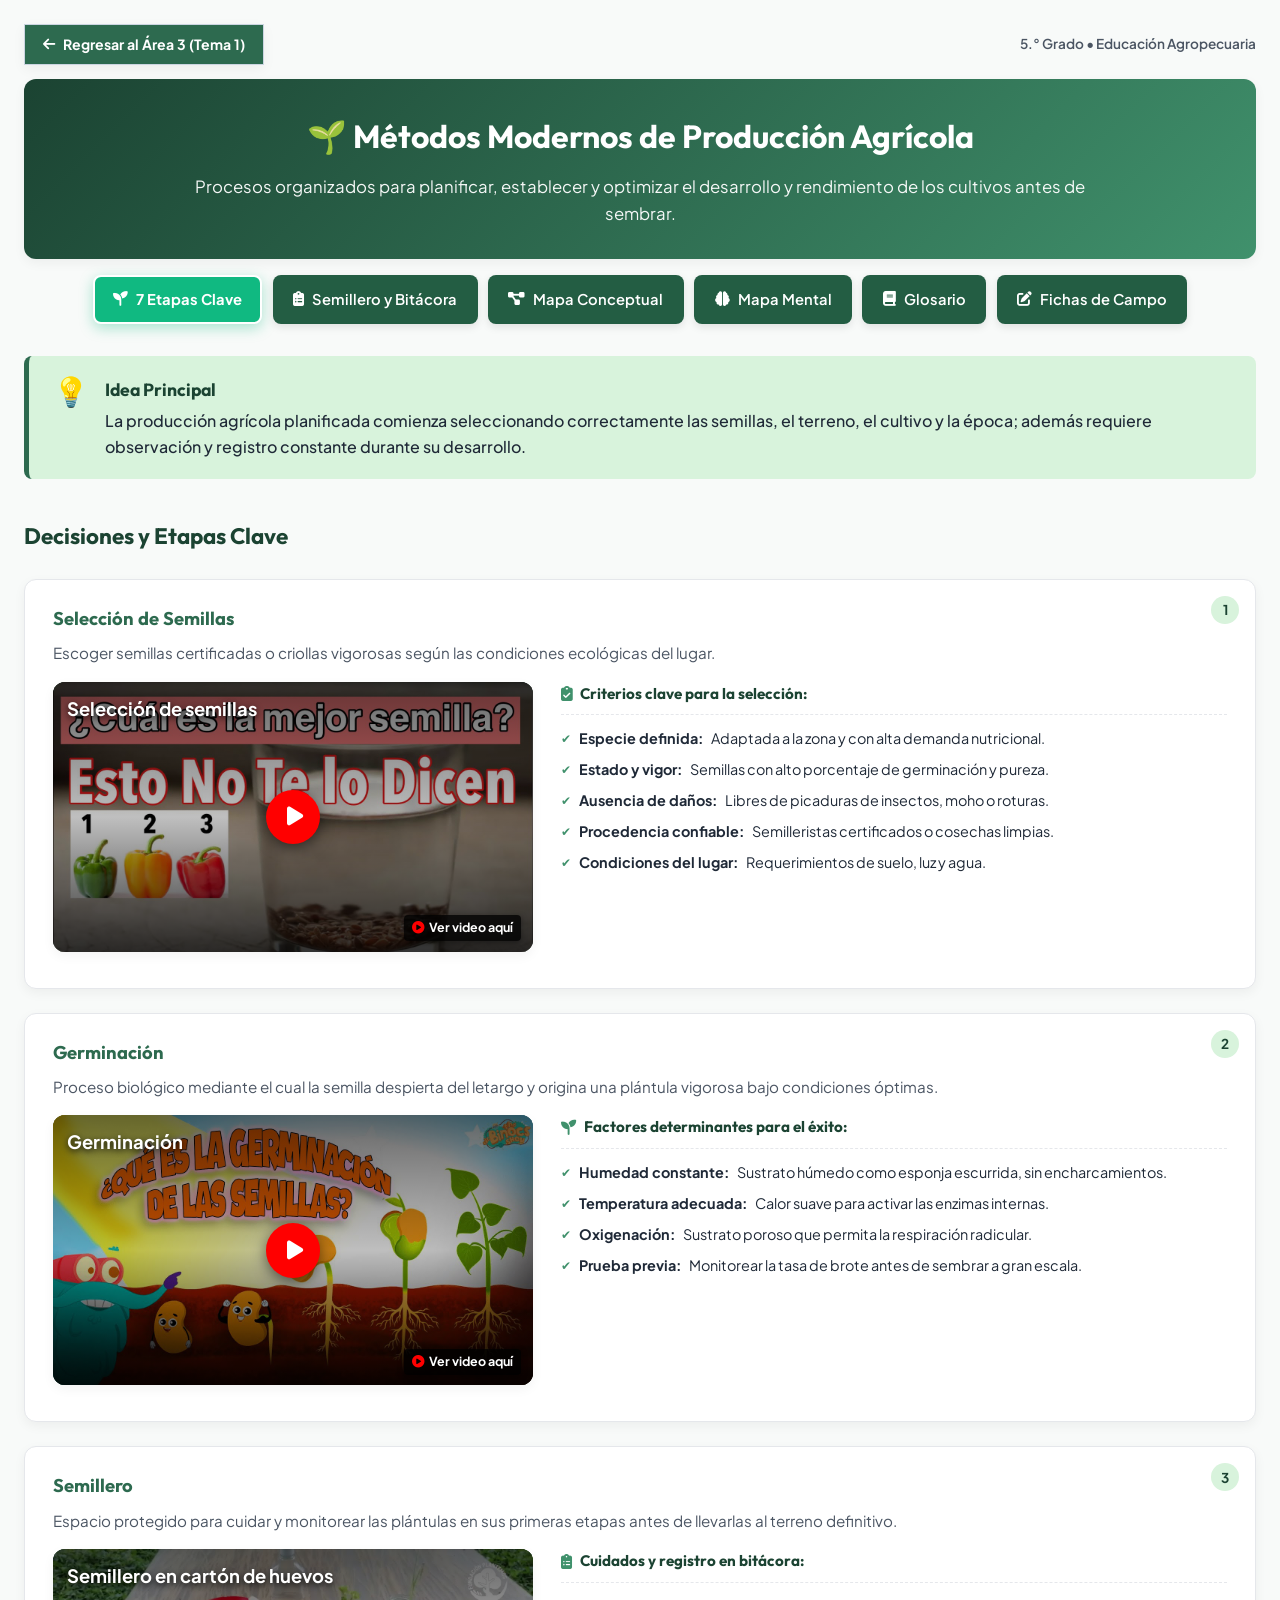
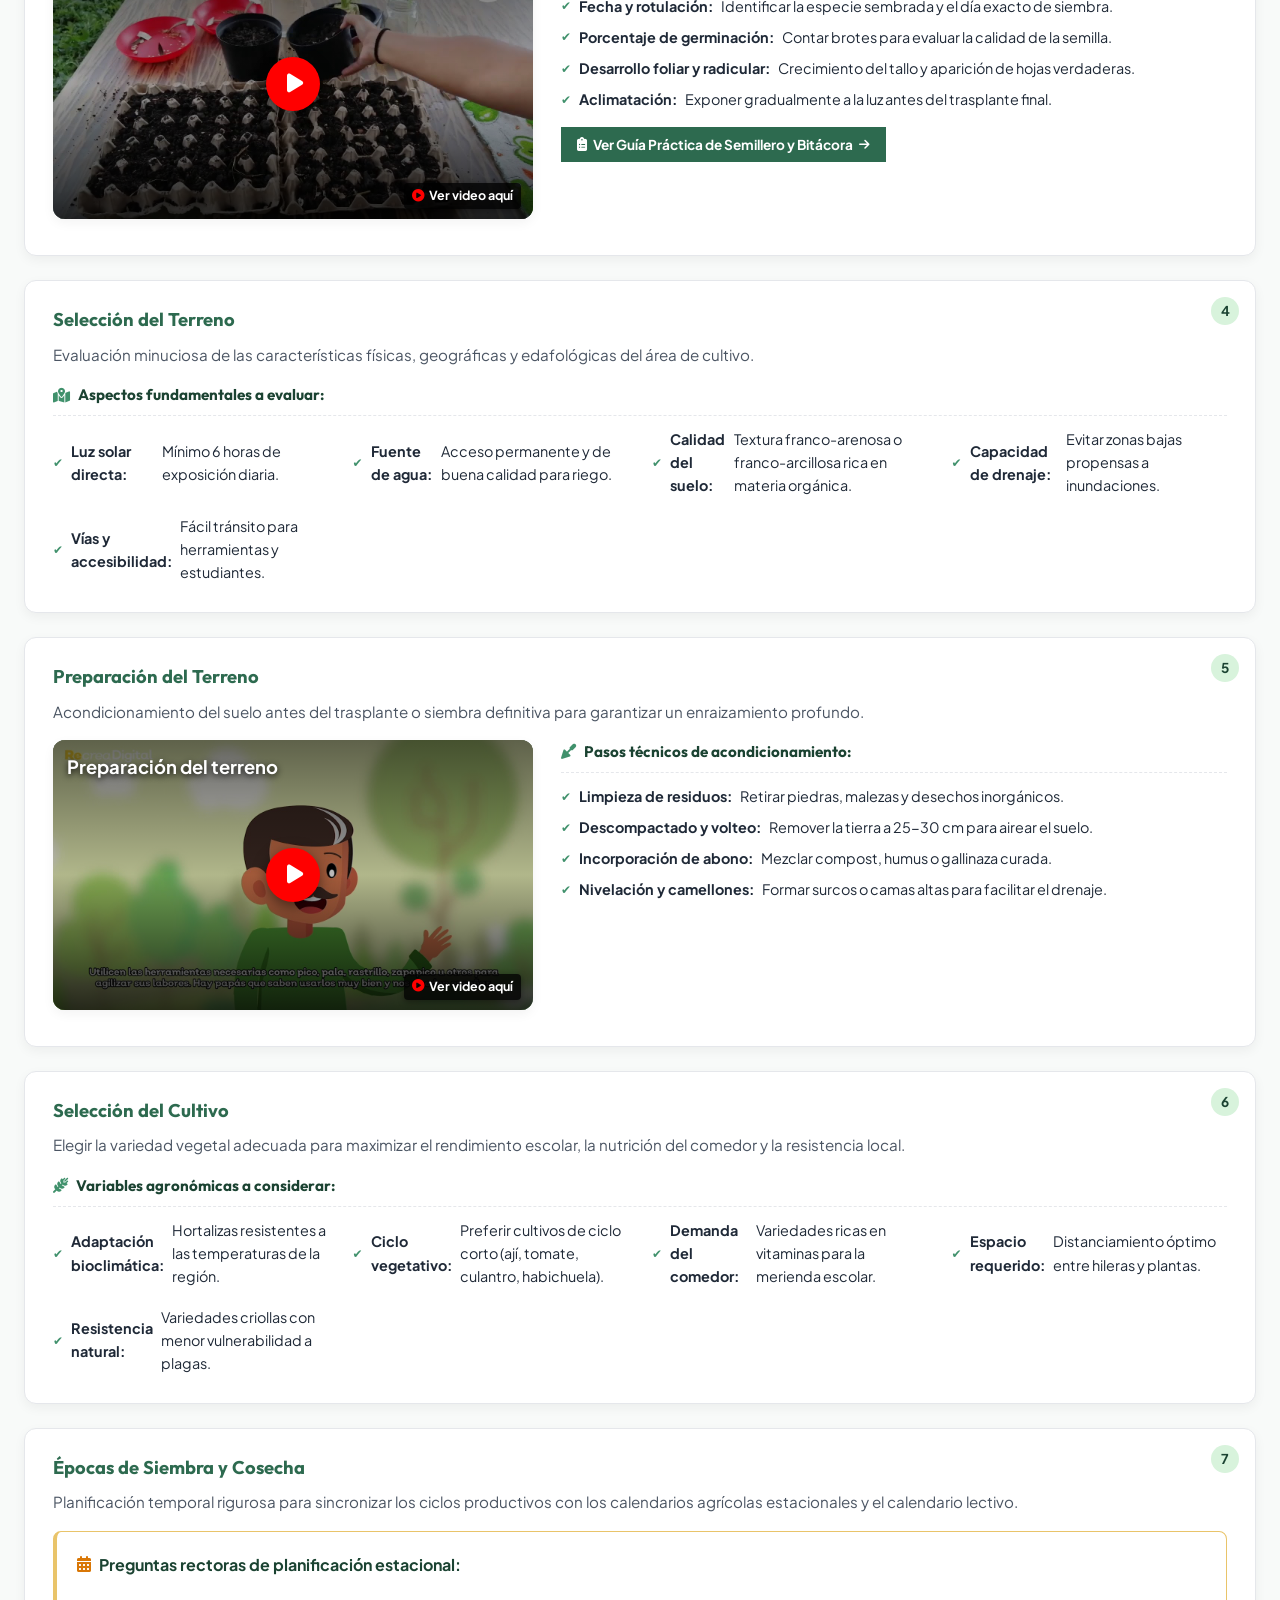
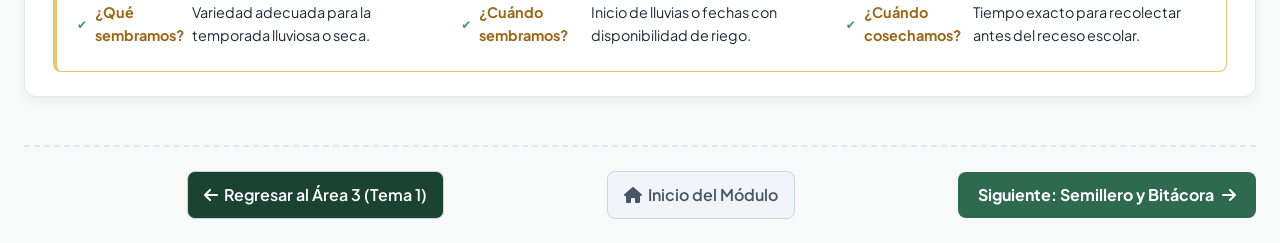
==== commit 660186d0: "g" ====
--- a/metodos-etapas.html
+++ b/metodos-etapas.html
@@ -1,1308 +1,3057 @@
-<!DOCTYPE html>
-<html lang="es">
-<head>
-  <meta charset="UTF-8">
-  <meta name="viewport" content="width=device-width, initial-scale=1.0">
-  <title>7 Etapas Clave - Métodos Modernos | Quinto Grado MEDUCA</title>
-  <!-- Google Fonts & FontAwesome Icons -->
-  <link rel="preconnect" href="https://fonts.googleapis.com">
-  <link rel="preconnect" href="https://fonts.gstatic.com" crossorigin>
-  <link href="https://fonts.googleapis.com/css2?family=Outfit:wght@600;700;800&family=Plus+Jakarta+Sans:wght@400;500;600;700&display=swap" rel="stylesheet">
-  <link rel="stylesheet" href="https://cdnjs.cloudflare.com/ajax/libs/font-awesome/6.5.1/css/all.min.css">
-  <style>
-
-    :root {
-      --primary: #2d6a4f;
-      --primary-light: #40916c;
-      --primary-dark: #1b4332;
-      --accent: #d8f3dc;
-      --accent-warm: #e9c46a;
-      --surface: #ffffff;
-      --background: #f8faf9;
-      --text-main: #1f2937;
-      --text-muted: #4b5563;
-      --border: #e5e7eb;
-      --shadow: 0 4px 12px rgba(0, 0, 0, 0.05);
-      --radius: 12px;
-    }
-
-    * {
-      box-sizing: border-box;
-      margin: 0;
-      padding: 0;
-    }
-
-    body {
-      font-family: system-ui, -apple-system, BlinkMacSystemFont, "Segoe UI", Roboto, sans-serif;
-      background-color: var(--background);
-      color: var(--text-main);
-      line-height: 1.6;
-      padding: 1.5rem 0;
-      width: 100%;
-      margin: 0;
-      box-sizing: border-box;
-    }
-
-    .container {
-      width: 100%;
-      max-width: 100%;
-      margin: 0 auto;
-      padding: 0 1.5rem;
-      box-sizing: border-box;
-    }
-
-    /* Encabezado */
-    .header {
-      width: 100%;
-      box-sizing: border-box;
-      text-align: center;
-      margin-bottom: 2rem;
-      padding: 2rem 1.5rem;
-      background: linear-gradient(135deg, var(--primary-dark), var(--primary-light));
-      color: #ffffff;
-      border-radius: var(--radius);
-      box-shadow: var(--shadow);
-    }
-
-    .header h1 {
-      font-size: 2rem;
-      margin-bottom: 0.75rem;
-    }
-
-    .header p {
-      font-size: 1.05rem;
-      max-width: 960px;
-      margin: 0 auto;
-      opacity: 0.95;
-    }
-
-    .navigation {
-      display: flex;
-      justify-content: center;
-      flex-wrap: wrap;
-      gap: 0.75rem;
-      margin: -1rem 0 2rem;
-    }
-
-    .navigation a {
-      display: inline-block;
-      padding: 0.7rem 1.2rem;
-      background-color: var(--primary);
-      color: #ffffff;
-      border-radius: 8px;
-      font-weight: 600;
-      text-decoration: none;
-      box-shadow: var(--shadow);
-      transition: background-color 0.2s ease;
-    }
-
-    .navigation a:hover,
-    .navigation a:focus-visible {
-      background-color: var(--primary-dark);
-    }
-
-    /* Bloque Idea Principal */
-    .highlight-card {
-      background-color: var(--accent);
-      border-left: 5px solid var(--primary);
-      padding: 1.25rem 1.5rem;
-      border-radius: 8px;
-      margin-bottom: 2.5rem;
-      display: flex;
-      align-items: flex-start;
-      gap: 1rem;
-    }
-
-    .highlight-card .icon {
-      font-size: 1.8rem;
-      line-height: 1;
-    }
-
-    .highlight-card h3 {
-      color: var(--primary-dark);
-      margin-bottom: 0.25rem;
-      font-size: 1.1rem;
-    }
-
-    .highlight-card p {
-      color: var(--text-main);
-      font-weight: 500;
-    }
-
-    /* Grilla de Etapas */
-    .section-title {
-      font-size: 1.4rem;
-      color: var(--primary-dark);
-      margin-bottom: 1.5rem;
-      display: flex;
-      align-items: center;
-      gap: 0.5rem;
-    }
-
-    .grid {
-      display: flex;
-      flex-direction: column;
-      gap: 1.5rem;
-      width: 100%;
-      margin-bottom: 2.5rem;
-    }
-
-    .card {
-      background-color: var(--surface);
-      border: 1px solid var(--border);
-      border-radius: var(--radius);
-      padding: 1.5rem 1.75rem;
-      box-shadow: var(--shadow);
-      position: relative;
-      width: 100%;
-      box-sizing: border-box;
-      transition: transform 0.25s ease, box-shadow 0.25s ease, border-color 0.25s ease;
-    }
-
-    .card:hover {
-      transform: translateY(-2px);
-      box-shadow: 0 8px 24px rgba(0, 0, 0, 0.08);
-      border-color: var(--primary-light);
-    }
-
-    .card-header-block {
-      margin-bottom: 1rem;
-      padding-right: 3rem;
-    }
-
-    .card-body-row {
-      display: grid;
-      grid-template-columns: minmax(280px, 480px) 1fr;
-      gap: 1.75rem;
-      align-items: start;
-    }
-
-    .card-info-col {
-      display: flex;
-      flex-direction: column;
-      justify-content: center;
-    }
-
-    .checklist-grid {
-      display: grid;
-      grid-template-columns: repeat(auto-fit, minmax(240px, 1fr));
-      gap: 0.6rem 1.5rem;
-      list-style-type: none;
-      padding: 0.5rem 0 0 0;
-      border-top: 1px dashed var(--border);
-      margin-top: 0.5rem;
-    }
-
-    @media (max-width: 850px) {
-      .card-body-row {
-        grid-template-columns: 1fr;
-        gap: 1rem;
-      }
-      .checklist-grid {
-        grid-template-columns: 1fr;
-      }
-    }
-
-    .card-badge {
-      position: absolute;
-      top: 1rem;
-      right: 1rem;
-      background-color: var(--accent);
-      color: var(--primary-dark);
-      font-weight: bold;
-      width: 28px;
-      height: 28px;
-      border-radius: 50%;
-      display: flex;
-      align-items: center;
-      justify-content: center;
-      font-size: 0.85rem;
-    }
-
-    .card h3 {
-      font-size: 1.15rem;
-      color: var(--primary);
-      margin-bottom: 0.5rem;
-      padding-right: 2rem;
-    }
-
-    .card p {
-      color: var(--text-muted);
-      font-size: 0.95rem;
-      margin-bottom: 0.75rem;
-    }
-
-    .video-link {
-      display: flex;
-      flex-direction: column;
-      align-items: stretch;
-      gap: 0.4rem;
-      margin-bottom: 0.75rem;
-      color: var(--primary-dark);
-      font-size: 0.9rem;
-      font-weight: 600;
-      text-decoration: none;
-    }
-
-    .video-link:hover,
-    .video-link:focus-visible {
-      text-decoration: underline;
-    }
-
-    .video-thumbnail {
-      position: relative;
-      display: flex;
-      align-items: center;
-      justify-content: center;
-      width: 100%;
-      aspect-ratio: 16 / 9;
-      overflow: hidden;
-      border-radius: 8px;
-      background-color: #0d1f17;
-      color: #ffffff;
-      text-align: center;
-    }
-
-    .video-preview-img {
-      position: absolute;
-      inset: 0;
-      width: 100%;
-      height: 100%;
-      object-fit: cover;
-      transition: transform 0.4s cubic-bezier(0.4, 0, 0.2, 1), filter 0.4s ease;
-      z-index: 1;
-      display: block;
-    }
-
-    .video-overlay-gradient {
-      position: absolute;
-      inset: 0;
-      background: linear-gradient(to top, rgba(0, 0, 0, 0.8) 0%, rgba(0, 0, 0, 0.25) 50%, rgba(0, 0, 0, 0.6) 100%);
-      z-index: 2;
-      transition: background 0.3s ease;
-    }
-
-    .video-link:hover .video-preview-img,
-    .bitacora-video-link:hover .video-preview-img {
-      transform: scale(1.06);
-      filter: brightness(1.08);
-    }
-
-    .video-link:hover .video-overlay-gradient,
-    .bitacora-video-link:hover .video-overlay-gradient {
-      background: linear-gradient(to top, rgba(0, 0, 0, 0.65) 0%, rgba(0, 0, 0, 0.15) 50%, rgba(0, 0, 0, 0.45) 100%);
-    }
-
-    .video-thumbnail-title {
-      position: absolute;
-      top: 0.75rem;
-      left: 0.85rem;
-      right: 0.85rem;
-      color: #ffffff;
-      font-size: clamp(0.9rem, 2.5vw, 1.15rem);
-      font-weight: 700;
-      text-shadow: 0 2px 6px rgba(0, 0, 0, 0.9);
-      z-index: 3;
-      text-align: left;
-    }
-
-    .video-play-icon {
-      position: relative;
-      z-index: 3;
-      display: flex;
-      align-items: center;
-      justify-content: center;
-      width: 3.4rem;
-      height: 3.4rem;
-      padding-left: 0.25rem;
-      border-radius: 50%;
-      background-color: #ff0000;
-      color: #ffffff;
-      font-size: 1.35rem;
-      box-shadow: 0 4px 14px rgba(0, 0, 0, 0.5);
-      transition: transform 0.3s ease, background-color 0.3s ease, box-shadow 0.3s ease;
-    }
-
-    .video-link:hover .video-play-icon,
-    .bitacora-video-link:hover .video-play-icon {
-      transform: scale(1.15);
-      background-color: #cc0000;
-      box-shadow: 0 6px 20px rgba(255, 0, 0, 0.55);
-    }
-
-    .video-badge-yt {
-      position: absolute;
-      bottom: 0.65rem;
-      right: 0.75rem;
-      z-index: 3;
-      background: rgba(0, 0, 0, 0.78);
-      color: #ffffff;
-      font-size: 0.78rem;
-      font-weight: 700;
-      padding: 3px 8px;
-      border-radius: 4px;
-      display: flex;
-      align-items: center;
-      gap: 5px;
-      box-shadow: 0 2px 6px rgba(0,0,0,0.4);
-    }
-    .video-badge-yt i {
-      color: #ff0000;
-    }
-
-    .video-action,
-    .bitacora-video-caption {
-      display: block;
-      min-height: 44px;
-      padding: 0.65rem 0.9rem;
-      border-radius: 6px;
-      background-color: var(--primary);
-      color: #ffffff;
-      text-align: center;
-      font-weight: 600;
-    }
-
-    .video-action {
-      transition: background-color 0.2s ease;
-    }
-
-    .video-link:hover .video-action,
-    .video-link:focus-visible .video-action,
-    .bitacora-video-link:hover .bitacora-video-caption,
-    .bitacora-video-link:focus-visible .bitacora-video-caption {
-      background-color: var(--primary-dark);
-    }
-
-    .bitacora-video-caption {
-      border-radius: 0;
-    }
-
-    .card ul {
-      list-style-type: none;
-      padding-top: 0.5rem;
-      border-top: 1px dashed var(--border);
-      margin-top: auto;
-    }
-
-    .card ul li {
-      font-size: 0.9rem;
-      color: var(--text-main);
-      padding: 0.25rem 0;
-      display: flex;
-      align-items: center;
-      gap: 0.5rem;
-    }
-
-    .card ul li::before {
-      content: "✔";
-      color: var(--primary-light);
-      font-size: 0.75rem;
-    }
-
-    /* Sección Bitácora */
-    .bitacora-section {
-      background-color: var(--surface);
-      border: 1px solid var(--border);
-      border-radius: var(--radius);
-      padding: 1.75rem;
-      box-shadow: var(--shadow);
-    }
-
-    .bitacora-header {
-      display: flex;
-      align-items: center;
-      gap: 0.75rem;
-      margin-bottom: 0.75rem;
-    }
-
-    .bitacora-tags {
-      display: flex;
-      flex-wrap: wrap;
-      gap: 0.5rem;
-      margin-top: 1rem;
-    }
-
-    .tag {
-      display: inline-block;
-      background-color: #f3f4f6;
-      border: 1px solid var(--border);
-      padding: 0.35rem 0.75rem;
-      border-radius: 20px;
-      font-size: 0.85rem;
-      font-weight: 500;
-      color: var(--text-muted);
-    }
-
-    .tag-link {
-      text-decoration: none;
-    }
-
-    .tag-link:hover,
-    .tag-link:focus-visible {
-      background-color: var(--accent);
-      border-color: var(--primary-light);
-      color: var(--primary-dark);
-    }
-
-    .bitacora-content {
-      display: grid;
-      grid-template-columns: repeat(auto-fit, minmax(280px, 1fr));
-      gap: 1.5rem;
-      margin-top: 1.5rem;
-    }
-
-    .bitacora-content h3 {
-      color: var(--primary-dark);
-      font-size: 1.05rem;
-      margin-bottom: 0.75rem;
-    }
-
-    .bitacora-content ul,
-    .bitacora-content ol {
-      padding-left: 1.4rem;
-      color: var(--text-muted);
-    }
-
-    .bitacora-content li {
-      padding: 0.3rem 0;
-    }
-
-    .bitacora-content li::marker {
-      color: var(--primary-light);
-      font-weight: 700;
-    }
-
-    .bitacora-content strong {
-      color: var(--primary-dark);
-    }
-
-    .bitacora-video-caption {
-      border-radius: 0;
-    }
-
-    .bitacora-video-link {
-      display: block;
-      width: 100%;
-      overflow: hidden;
-      border-radius: var(--radius);
-      box-shadow: var(--shadow);
-      color: #ffffff;
-      text-decoration: none;
-    }
-
-    .bitacora-video-link img {
-      display: block;
-      width: 100%;
-      aspect-ratio: 16 / 9;
-      object-fit: cover;
-    }
-
-    .bitacora-video-link:focus-visible {
-      outline: 3px solid var(--primary-light);
-      outline-offset: 3px;
-    }
-
-    .extra-section {
-      margin-top: 2.5rem;
-      scroll-margin-top: 1rem;
-    }
-
-    .extra-card {
-      margin-bottom: 1.25rem;
-      padding: 1.5rem;
-      background-color: var(--surface);
-      border: 1px solid var(--border);
-      border-radius: var(--radius);
-      box-shadow: var(--shadow);
-    }
-
-    .extra-card h3 {
-      color: var(--primary-dark);
-      font-size: 1.1rem;
-      margin-bottom: 0.75rem;
-    }
-
-    .glossary-grid {
-      display: grid;
-      grid-template-columns: repeat(auto-fit, minmax(250px, 1fr));
-      gap: 1rem;
-    }
-
-    .glossary-entry {
-      background-color: var(--surface);
-      border: 1px solid var(--border);
-      border-left: 4px solid var(--primary-light);
-      border-radius: 8px;
-      padding: 1rem 1.25rem;
-      box-shadow: var(--shadow);
-    }
-
-    .glossary-entry h3 {
-      color: var(--primary-dark);
-      font-size: 1rem;
-      margin-bottom: 0.35rem;
-    }
-
-    .glossary-entry p {
-      color: var(--text-muted);
-      font-size: 0.95rem;
-    }
-
-    .diagram-card {
-      overflow-x: auto;
-      padding: 1rem;
-      background-color: var(--surface);
-      border: 1px solid var(--border);
-      border-radius: var(--radius);
-      box-shadow: var(--shadow);
-    }
-
-    .diagram-card svg {
-      display: block;
-      width: 100%;
-      min-width: 900px;
-      height: auto;
-    }
-
-    .flow-connector {
-      fill: none;
-      stroke: var(--primary-light);
-      stroke-width: 3;
-    }
-
-    .flow-node {
-      fill: var(--accent);
-      stroke: var(--primary);
-      stroke-width: 2;
-    }
-
-    .flow-node-main {
-      fill: var(--primary-dark);
-      stroke: var(--primary-dark);
-    }
-
-    .flow-node-final {
-      fill: #e9c46a;
-      stroke: #9c6615;
-    }
-
-    .flow-label {
-      fill: var(--primary-dark);
-      font-size: 16px;
-      font-weight: 600;
-      text-anchor: middle;
-      dominant-baseline: middle;
-    }
-
-    .flow-label-main {
-      fill: #ffffff;
-      font-size: 19px;
-      font-weight: 700;
-    }
-
-    .mindmap-svg {
-      display: block;
-      width: 100%;
-      min-width: 850px;
-      height: auto;
-    }
-
-    .mind-branch {
-      fill: none;
-      stroke-width: 4;
-      stroke-linecap: round;
-    }
-
-    .branch-seed { stroke: #40916c; }
-    .branch-terrain { stroke: #e9a23b; }
-    .branch-crop { stroke: #6284c7; }
-    .branch-time { stroke: #be6b9b; }
-    .branch-followup { stroke: #829447; }
-
-    .mind-root {
-      fill: var(--primary-dark);
-      stroke: var(--primary-dark);
-      stroke-width: 2;
-    }
-
-    .mind-category { stroke-width: 2; }
-    .category-seed { fill: #d8f3dc; stroke: #40916c; }
-    .category-terrain { fill: #fff0d6; stroke: #e9a23b; }
-    .category-crop { fill: #e5ecfb; stroke: #6284c7; }
-    .category-time { fill: #f8e5ef; stroke: #be6b9b; }
-    .category-followup { fill: #edf0dc; stroke: #829447; }
-
-    .mind-leaf {
-      fill: #ffffff;
-      stroke-width: 2;
-    }
-
-    .mind-label {
-      fill: var(--primary-dark);
-      font-size: 16px;
-      font-weight: 600;
-      text-anchor: middle;
-      dominant-baseline: middle;
-    }
-
-    .mind-root-label {
-      fill: #ffffff;
-      font-size: 20px;
-      font-weight: 700;
-    }
-
-    .form-fields {
-      display: grid;
-      grid-template-columns: repeat(auto-fit, minmax(220px, 1fr));
-      gap: 1rem;
-    }
-
-    .form-fields label,
-    .record-fields label {
-      display: flex;
-      flex-direction: column;
-      gap: 0.35rem;
-      color: var(--primary-dark);
-      font-weight: 600;
-    }
-
-    .extra-card input,
-    .extra-card select,
-    .extra-card textarea {
-      width: 100%;
-      padding: 0.6rem;
-      border: 1px solid #cbd5d1;
-      border-radius: 6px;
-      font: inherit;
-      color: var(--text-main);
-    }
-
-    .extra-card textarea {
-      min-height: 90px;
-      resize: vertical;
-    }
-
-    .table-wrapper { overflow-x: auto; }
-
-    .record-table {
-      width: 100%;
-      min-width: 700px;
-      border-collapse: collapse;
-    }
-
-    .record-table th,
-    .record-table td {
-      padding: 0.65rem;
-      border: 1px solid var(--border);
-      text-align: left;
-      vertical-align: middle;
-    }
-
-    .record-table th {
-      background-color: var(--accent);
-      color: var(--primary-dark);
-    }
-
-    .record-table input { min-width: 100px; }
-
-    .record-fields {
-      display: grid;
-      grid-template-columns: repeat(auto-fit, minmax(220px, 1fr));
-      gap: 1rem;
-    }
-
-    .record-fields textarea { min-height: 90px; }
-
-    .checkbox-cell { text-align: center !important; }
-    .checkbox-cell input { width: 1.1rem; height: 1.1rem; accent-color: var(--primary); }
-
-    .analysis-question { margin-top: 1rem; }
-    .analysis-question:first-of-type { margin-top: 0; }
-    .analysis-question h3 { margin-bottom: 0.5rem; font-size: 1rem; }
-
-    .back-to-top {
-      display: inline-block;
-      margin-top: 1rem;
-      color: var(--primary-dark);
-      font-weight: 600;
-    }
-
-    .extra-section section[id] { scroll-margin-top: 1rem; }
-
-    .questions-box {
-      background: #fdfaf3;
-      border: 1px solid var(--accent-warm);
-      padding: 1rem;
-      border-radius: 8px;
-      margin-top: 1rem;
-    }
-
-    .questions-box strong {
-      color: #9c6615;
-    }
-
-
-    /* Mejoras de Tipografía e Interfaz */
-    body {
-      font-family: 'Plus Jakarta Sans', system-ui, -apple-system, sans-serif;
-    }
-    h1, h2, h3, h4 {
-      font-family: 'Outfit', sans-serif;
-    }
-
-    /* Barra de herramientas para el estudiante */
-    .student-toolbar {
-      display: flex;
-      align-items: center;
-      justify-content: center;
-      gap: 12px;
-      flex-wrap: wrap;
-      background: #ffffff;
-      border: 1.5px solid var(--border);
-      padding: 12px 18px;
-      border-radius: var(--radius);
-      box-shadow: var(--shadow);
-      margin-bottom: 2rem;
-    }
-
-    .btn-tool {
-      display: inline-flex;
-      align-items: center;
-      gap: 8px;
-      padding: 8px 16px;
-      border-radius: 8px;
-      font-size: 0.9rem;
-      font-weight: 700;
-      cursor: pointer;
-      border: none;
-      transition: all 0.2s ease;
-    }
-
-    .btn-save {
-      background: var(--primary);
-      color: #ffffff;
-    }
-    .btn-save:hover {
-      background: var(--primary-dark);
-      transform: translateY(-2px);
-    }
-
-    .btn-print {
-      background: #0284c7;
-      color: #ffffff;
-    }
-    .btn-print:hover {
-      background: #0369a1;
-      transform: translateY(-2px);
-    }
-
-    .btn-reset {
-      background: #f1f5f9;
-      color: #64748b;
-      border: 1px solid #cbd5e1;
-    }
-    .btn-reset:hover {
-      background: #fee2e2;
-      color: #dc2626;
-      border-color: #fca5a5;
-    }
-
-    .save-status {
-      font-size: 0.85rem;
-      color: #16a34a;
-      font-weight: 700;
-      display: none;
-      align-items: center;
-      gap: 6px;
-    }
-    .save-status.visible {
-      display: inline-flex;
-    }
-
-    /* Indicador de desplazamiento para diagramas */
-    .scroll-hint {
-      display: flex;
-      align-items: center;
-      gap: 8px;
-      color: var(--text-muted);
-      font-size: 0.85rem;
-      font-weight: 600;
-      margin-bottom: 8px;
-      background: rgba(45, 106, 79, 0.08);
-      padding: 6px 12px;
-      border-radius: 6px;
-    }
-
-    /* Tarjetas Interactivas con Hover Suave */
-    .card {
-      transition: transform 0.25s ease, box-shadow 0.25s ease, border-color 0.25s ease;
-    }
-    .card:hover {
-      transform: translateY(-4px);
-      box-shadow: 0 8px 24px rgba(0, 0, 0, 0.08);
-      border-color: var(--primary-light);
-    }
-
-    /* Estilos de Impresión */
-    @media print {
-      body {
-        background: #ffffff !important;
-        color: #000000 !important;
-        padding: 0 !important;
-      }
-      .navigation, .student-toolbar, .back-to-top, .video-link, .bitacora-video-link, .scroll-hint {
-        display: none !important;
-      }
-      .card, .bitacora-section, .extra-card, .glossary-entry, .diagram-card {
-        box-shadow: none !important;
-        border: 1px solid #ccc !important;
-        break-inside: avoid;
-      }
-      .header {
-        background: none !important;
-        color: #000 !important;
-        border-bottom: 2px solid #2d6a4f !important;
-        border-radius: 0 !important;
-        padding: 10px 0 !important;
-      }
-    }
-  
-    /* Navegación por Subpáginas */
-    .navigation {
-      display: flex;
-      justify-content: center;
-      flex-wrap: wrap;
-      gap: 0.65rem;
-      margin: -1rem 0 2rem;
-    }
-
-    .navigation a {
-      display: inline-flex;
-      align-items: center;
-      gap: 8px;
-      padding: 0.65rem 1.15rem;
-      background-color: #235d43;
-      color: #ffffff;
-      border-radius: 8px;
-      font-weight: 600;
-      font-size: 0.92rem;
-      text-decoration: none;
-      box-shadow: 0 3px 8px rgba(0, 0, 0, 0.1);
-      transition: all 0.2s ease;
-      border: 2px solid transparent;
-    }
-
-    .navigation a:hover,
-    .navigation a:focus-visible {
-      background-color: #1b4332;
-      transform: translateY(-2px);
-      box-shadow: 0 5px 12px rgba(0, 0, 0, 0.15);
-    }
-
-    .navigation a.active {
-      background-color: #10b981;
-      color: #ffffff;
-      border-color: #ffffff;
-      box-shadow: 0 4px 14px rgba(16, 185, 129, 0.35);
-      font-weight: 700;
-    }
-
-    /* Footer de Navegación entre Subpáginas */
-    .subpage-nav-footer {
-      display: flex;
-      justify-content: space-between;
-      align-items: center;
-      gap: 12px;
-      margin-top: 3rem;
-      padding-top: 1.5rem;
-      border-top: 2px dashed var(--border);
-      flex-wrap: wrap;
-    }
-    .btn-subpage-nav {
-      display: inline-flex;
-      align-items: center;
-      gap: 8px;
-      padding: 10px 20px;
-      background: var(--primary);
-      color: #ffffff;
-      border-radius: 8px;
-      font-weight: 700;
-      text-decoration: none;
-      transition: all 0.2s ease;
-    }
-    .btn-subpage-nav:hover {
-      background: var(--primary-dark);
-      transform: translateY(-2px);
-    }
-    .btn-subpage-home {
-      display: inline-flex;
-      align-items: center;
-      gap: 6px;
-      padding: 10px 16px;
-      background: #f1f5f9;
-      color: #475569;
-      border-radius: 8px;
-      font-weight: 600;
-      text-decoration: none;
-      border: 1px solid #cbd5e1;
-    }
-    .btn-subpage-home:hover {
-      background: #e2e8f0;
-      color: #0f172a;
-    }
-
-  
-    /* Optimizacion para dispositivos moviles - Ancho Completo Ajustado */
-    @media (max-width: 768px) {
-      body {
-        padding: 0.5rem 0;
-        width: 100%;
-      }
-      .container {
-        padding: 0 0.6rem;
-        width: 100%;
-        max-width: 100%;
-      }
-      .header {
-        margin-bottom: 0.85rem;
-        padding: 0.85rem 0.75rem;
-        border-radius: 10px;
-        width: 100%;
-      }
-      .header h1 {
-        font-size: 1.25rem;
-        margin-bottom: 0.25rem;
-      }
-      .header p {
-        font-size: 0.82rem;
-        line-height: 1.35;
-        max-width: 100%;
-      }
-      .navigation {
-        margin: -0.25rem 0 1rem;
-        gap: 0.4rem;
-        display: flex;
-        overflow-x: auto;
-        flex-wrap: nowrap;
-        justify-content: flex-start;
-        padding-bottom: 6px;
-        -webkit-overflow-scrolling: touch;
-        width: 100%;
-      }
-      .navigation a {
-        padding: 0.45rem 0.8rem;
-        font-size: 0.8rem;
-        white-space: nowrap;
-        flex-shrink: 0;
-      }
-      .highlight-card {
-        padding: 0.85rem 1rem;
-        margin-bottom: 1.25rem;
-        width: 100%;
-      }
-      .card, .semillero-hero-card, .bitacora-card-detail, .extra-card {
-        padding: 1.15rem 1rem !important;
-        width: 100% !important;
-      }
-      .card-body-row {
-        grid-template-columns: 1fr;
-        gap: 1rem;
-      }
-      .card-header-block {
-        padding-right: 2.2rem;
-      }
-      .card-badge {
-        top: 0.75rem;
-        right: 0.75rem;
-        width: 26px;
-        height: 26px;
-        font-size: 0.8rem;
-      }
-      .btn-subpage-home, .btn-subpage-nav {
-        padding: 0.5rem 0.9rem;
-        font-size: 0.82rem;
-      }
-      .subpage-nav-footer {
-        flex-direction: column;
-        align-items: stretch;
-        gap: 8px;
-      }
-      .subpage-nav-footer a {
-        justify-content: center;
-        text-align: center;
-      }
-    }
-
-  </style>
-</head>
-<body>
-
-  <div class="container">
-    <!-- BOTÓN PARA REGRESAR A ÁREA 3 (TEMA 1) -->
-    <div style="margin-bottom: 14px; display: flex; align-items: center; justify-content: space-between; flex-wrap: wrap; gap: 10px;">
-      <a href="index.html#quinto-area3-tema1" target="_top" onclick="regresarArea3Tema1(event)" class="btn-subpage-home" style="background: var(--primary); color: #ffffff; text-decoration: none; padding: 8px 18px; border-radius: var(--radius-pill); font-weight: 700; font-size: 0.88rem; display: inline-flex; align-items: center; gap: 8px; box-shadow: var(--shadow);">
-        <i class="fa-solid fa-arrow-left"></i> Regresar al Área 3 (Tema 1)
-      </a>
-      <span style="font-size: 0.85rem; color: var(--text-muted); font-weight: 600;">5.° Grado • Educación Agropecuaria</span>
-    </div>
-
-    <header class="header" id="inicio">
-      <h1>🌱 Métodos Modernos de Producción Agrícola</h1>
-      <p>Procesos organizados para planificar, establecer y optimizar el desarrollo y rendimiento de los cultivos antes de sembrar.</p>
-    </header>
-
-    <nav class="navigation" aria-label="Navegación de Subpáginas">
-      <a href="metodos-etapas.html" class=" active"><i class="fa-solid fa-seedling"></i> 7 Etapas Clave</a>
-      <a href="metodos-semillero.html" class=""><i class="fa-solid fa-clipboard-list"></i> Semillero y Bitácora</a>
-      <a href="metodos-mapa-conceptual.html" class=""><i class="fa-solid fa-diagram-project"></i> Mapa Conceptual</a>
-      <a href="metodos-mapa-mental.html" class=""><i class="fa-solid fa-brain"></i> Mapa Mental</a>
-      <a href="metodos-glosario.html" class=""><i class="fa-solid fa-book"></i> Glosario</a>
-      <a href="metodos-fichas-campo.html" class=""><i class="fa-solid fa-pen-to-square"></i> Fichas de Campo</a>
-    </nav>
-
-    <section class="highlight-card">
-      <div class="icon">💡</div>
-      <div>
-        <h3>Idea Principal</h3>
-        <p>La producción agrícola planificada comienza seleccionando correctamente las semillas, el terreno, el cultivo y la época; además requiere observación y registro constante durante su desarrollo.</p>
-      </div>
-    </section>
-
-    <!-- Fases y Decisiones -->
-    <h2 class="section-title" id="etapas">Decisiones y Etapas Clave</h2>
-    <main class="grid">
-
-      <!-- 1. Semillas -->
-      <article class="card">
-        <span class="card-badge">1</span>
-        <div class="card-header-block">
-          <h3>Selección de Semillas</h3>
-          <p>Escoger semillas certificadas o criollas vigorosas según las condiciones ecológicas del lugar.</p>
-        </div>
-        <div class="card-body-row">
-          <div class="card-media-col">
-            <a class="video-link" href="https://m.youtube.com/watch?v=JdrqJuW2Ato&amp;t=75s" target="_blank" rel="noopener noreferrer" aria-label="Abrir video sobre selección de semillas en YouTube">
-              <span class="video-thumbnail" aria-hidden="true">
-                <img src="assets/images/video_semillas.jpg" alt="Selección de semillas" class="video-preview-img" onerror="this.src='https://img.youtube.com/vi/JdrqJuW2Ato/maxresdefault.jpg'">
-                <div class="video-overlay-gradient"></div>
-                <span class="video-thumbnail-title">Selección de semillas</span>
-                <span class="video-play-icon"><i class="fa-solid fa-play"></i></span>
-                <span class="video-badge-yt"><i class="fa-brands fa-youtube"></i> YouTube</span>
-              </span>
-            </a>
-          </div>
-          <div class="card-info-col">
-            <h4 style="font-size: 0.95rem; color: var(--primary-dark); margin-bottom: 0.5rem; display: flex; align-items: center; gap: 8px;">
-              <i class="fa-solid fa-clipboard-check" style="color: var(--primary-light);"></i> Criterios clave para la selección:
-            </h4>
-            <ul>
-              <li><strong>Especie definida:</strong> Adaptada a la zona y con alta demanda nutricional.</li>
-              <li><strong>Estado y vigor:</strong> Semillas con alto porcentaje de germinación y pureza.</li>
-              <li><strong>Ausencia de daños:</strong> Libres de picaduras de insectos, moho o roturas.</li>
-              <li><strong>Procedencia confiable:</strong> Semilleristas certificados o cosechas limpias.</li>
-              <li><strong>Condiciones del lugar:</strong> Requerimientos de suelo, luz y agua.</li>
-            </ul>
-          </div>
-        </div>
-      </article>
-
-      <!-- 2. Germinación -->
-      <article class="card">
-        <span class="card-badge">2</span>
-        <div class="card-header-block">
-          <h3>Germinación</h3>
-          <p>Proceso biológico mediante el cual la semilla despierta del letargo y origina una plántula vigorosa bajo condiciones óptimas.</p>
-        </div>
-        <div class="card-body-row">
-          <div class="card-media-col">
-            <a class="video-link" href="https://m.youtube.com/watch?v=fCRA6i1fTRA" target="_blank" rel="noopener noreferrer" aria-label="Abrir video sobre germinación en YouTube">
-              <span class="video-thumbnail" aria-hidden="true">
-                <img src="assets/images/video_germinacion.jpg" alt="Germinación" class="video-preview-img" onerror="this.src='https://img.youtube.com/vi/fCRA6i1fTRA/maxresdefault.jpg'">
-                <div class="video-overlay-gradient"></div>
-                <span class="video-thumbnail-title">Germinación</span>
-                <span class="video-play-icon"><i class="fa-solid fa-play"></i></span>
-                <span class="video-badge-yt"><i class="fa-brands fa-youtube"></i> YouTube</span>
-              </span>
-            </a>
-          </div>
-          <div class="card-info-col">
-            <h4 style="font-size: 0.95rem; color: var(--primary-dark); margin-bottom: 0.5rem; display: flex; align-items: center; gap: 8px;">
-              <i class="fa-solid fa-seedling" style="color: var(--primary-light);"></i> Factores determinantes para el éxito:
-            </h4>
-            <ul>
-              <li><strong>Humedad constante:</strong> Sustrato húmedo como esponja escurrida, sin encharcamientos.</li>
-              <li><strong>Temperatura adecuada:</strong> Calor suave para activar las enzimas internas.</li>
-              <li><strong>Oxigenación:</strong> Sustrato poroso que permita la respiración radicular.</li>
-              <li><strong>Prueba previa:</strong> Monitorear la tasa de brote antes de sembrar a gran escala.</li>
-            </ul>
-          </div>
-        </div>
-      </article>
-
-      <!-- 3. Semillero -->
-      <article class="card">
-        <span class="card-badge">3</span>
-        <div class="card-header-block">
-          <h3>Semillero</h3>
-          <p>Espacio protegido para cuidar y monitorear las plántulas en sus primeras etapas antes de llevarlas al terreno definitivo.</p>
-        </div>
-        <div class="card-body-row">
-          <div class="card-media-col">
-            <a class="video-link" href="https://www.youtube.com/watch?v=g22DA12UIV4" target="_blank" rel="noopener noreferrer" aria-label="Abrir video sobre semillero en cartón de huevos en YouTube">
-              <span class="video-thumbnail" aria-hidden="true">
-                <img src="assets/images/video_semillero.jpg" alt="Semillero en cartón de huevos" class="video-preview-img" onerror="this.src='https://img.youtube.com/vi/g22DA12UIV4/maxresdefault.jpg'">
-                <div class="video-overlay-gradient"></div>
-                <span class="video-thumbnail-title">Semillero en cartón de huevos</span>
-                <span class="video-play-icon"><i class="fa-solid fa-play"></i></span>
-                <span class="video-badge-yt"><i class="fa-brands fa-youtube"></i> YouTube</span>
-              </span>
-            </a>
-          </div>
-          <div class="card-info-col">
-            <h4 style="font-size: 0.95rem; color: var(--primary-dark); margin-bottom: 0.5rem; display: flex; align-items: center; gap: 8px;">
-              <i class="fa-solid fa-clipboard-list" style="color: var(--primary-light);"></i> Cuidados y registro en bitácora:
-            </h4>
-            <ul>
-              <li><strong>Fecha y rotulación:</strong> Identificar la especie sembrada y el día exacto de siembra.</li>
-              <li><strong>Porcentaje de germinación:</strong> Contar brotes para evaluar la calidad de la semilla.</li>
-              <li><strong>Desarrollo foliar y radicular:</strong> Crecimiento del tallo y aparición de hojas verdaderas.</li>
-              <li><strong>Aclimatación:</strong> Exponer gradualmente a la luz antes del trasplante final.</li>
-            </ul>
-            <div style="margin-top: 12px;">
-              <a href="metodos-semillero.html" style="background: var(--primary); color: white; text-decoration: none; padding: 7px 16px; border-radius: var(--radius-pill); font-size: 0.85rem; font-weight: 700; display: inline-flex; align-items: center; gap: 6px;">
-                <i class="fa-solid fa-clipboard-list"></i> Ver Guía Práctica de Semillero y Bitácora <i class="fa-solid fa-arrow-right" style="font-size: 0.75rem;"></i>
-              </a>
-            </div>
-          </div>
-        </div>
-      </article>
-
-      <!-- 4. Terreno -->
-      <article class="card">
-        <span class="card-badge">4</span>
-        <div class="card-header-block">
-          <h3>Selección del Terreno</h3>
-          <p>Evaluación minuciosa de las características físicas, geográficas y edafológicas del área de cultivo.</p>
-        </div>
-        <div class="card-body-row">
-          <div class="card-info-col" style="grid-column: 1 / -1;">
-            <h4 style="font-size: 0.95rem; color: var(--primary-dark); margin-bottom: 0.5rem; display: flex; align-items: center; gap: 8px;">
-              <i class="fa-solid fa-map-location-dot" style="color: var(--primary-light);"></i> Aspectos fundamentales a evaluar:
-            </h4>
-            <ul class="checklist-grid">
-              <li><strong>Luz solar directa:</strong> Mínimo 6 horas de exposición diaria.</li>
-              <li><strong>Fuente de agua:</strong> Acceso permanente y de buena calidad para riego.</li>
-              <li><strong>Calidad del suelo:</strong> Textura franco-arenosa o franco-arcillosa rica en materia orgánica.</li>
-              <li><strong>Capacidad de drenaje:</strong> Evitar zonas bajas propensas a inundaciones.</li>
-              <li><strong>Vías y accesibilidad:</strong> Fácil tránsito para herramientas y estudiantes.</li>
-            </ul>
-          </div>
-        </div>
-      </article>
-
-      <!-- 5. Preparación -->
-      <article class="card">
-        <span class="card-badge">5</span>
-        <div class="card-header-block">
-          <h3>Preparación del Terreno</h3>
-          <p>Acondicionamiento del suelo antes del trasplante o siembra definitiva para garantizar un enraizamiento profundo.</p>
-        </div>
-        <div class="card-body-row">
-          <div class="card-media-col">
-            <a class="video-link" href="https://m.youtube.com/watch?v=pCpUWrY6QIw" target="_blank" rel="noopener noreferrer" aria-label="Abrir video sobre preparación del terreno en YouTube">
-              <span class="video-thumbnail" aria-hidden="true">
-                <img src="assets/images/video_terreno.jpg" alt="Preparación del terreno" class="video-preview-img" onerror="this.src='https://img.youtube.com/vi/pCpUWrY6QIw/maxresdefault.jpg'">
-                <div class="video-overlay-gradient"></div>
-                <span class="video-thumbnail-title">Preparación del terreno</span>
-                <span class="video-play-icon"><i class="fa-solid fa-play"></i></span>
-                <span class="video-badge-yt"><i class="fa-brands fa-youtube"></i> YouTube</span>
-              </span>
-            </a>
-          </div>
-          <div class="card-info-col">
-            <h4 style="font-size: 0.95rem; color: var(--primary-dark); margin-bottom: 0.5rem; display: flex; align-items: center; gap: 8px;">
-              <i class="fa-solid fa-trowel" style="color: var(--primary-light);"></i> Pasos técnicos de acondicionamiento:
-            </h4>
-            <ul>
-              <li><strong>Limpieza de residuos:</strong> Retirar piedras, malezas y desechos inorgánicos.</li>
-              <li><strong>Descompactado y volteo:</strong> Remover la tierra a 25-30 cm para airear el suelo.</li>
-              <li><strong>Incorporación de abono:</strong> Mezclar compost, humus o gallinaza curada.</li>
-              <li><strong>Nivelación y camellones:</strong> Formar surcos o camas altas para facilitar el drenaje.</li>
-            </ul>
-          </div>
-        </div>
-      </article>
-
-      <!-- 6. Selección de Cultivo -->
-      <article class="card">
-        <span class="card-badge">6</span>
-        <div class="card-header-block">
-          <h3>Selección del Cultivo</h3>
-          <p>Elegir la variedad vegetal adecuada para maximizar el rendimiento escolar, la nutrición del comedor y la resistencia local.</p>
-        </div>
-        <div class="card-body-row">
-          <div class="card-info-col" style="grid-column: 1 / -1;">
-            <h4 style="font-size: 0.95rem; color: var(--primary-dark); margin-bottom: 0.5rem; display: flex; align-items: center; gap: 8px;">
-              <i class="fa-solid fa-wheat-awn" style="color: var(--primary-light);"></i> Variables agronómicas a considerar:
-            </h4>
-            <ul class="checklist-grid">
-              <li><strong>Adaptación bioclimática:</strong> Hortalizas resistentes a las temperaturas de la región.</li>
-              <li><strong>Ciclo vegetativo:</strong> Preferir cultivos de ciclo corto (ají, tomate, culantro, habichuela).</li>
-              <li><strong>Demanda del comedor:</strong> Variedades ricas en vitaminas para la merienda escolar.</li>
-              <li><strong>Espacio requerido:</strong> Distanciamiento óptimo entre hileras y plantas.</li>
-              <li><strong>Resistencia natural:</strong> Variedades criollas con menor vulnerabilidad a plagas.</li>
-            </ul>
-          </div>
-        </div>
-      </article>
-
-      <!-- 7. Época de Siembra y Cosecha -->
-      <article class="card">
-        <span class="card-badge">7</span>
-        <div class="card-header-block">
-          <h3>Épocas de Siembra y Cosecha</h3>
-          <p>Planificación temporal rigurosa para sincronizar los ciclos productivos con los calendarios agrícolas estacionales y el calendario lectivo.</p>
-        </div>
-        <div class="card-body-row">
-          <div class="card-info-col" style="grid-column: 1 / -1;">
-            <div class="questions-box" style="margin: 0; background: var(--warm-bg); border-left: 4px solid var(--accent-warm); padding: 1.25rem; border-radius: 8px;">
-              <strong style="color: var(--primary-dark); font-size: 1rem; display: flex; align-items: center; gap: 8px;">
-                <i class="fa-solid fa-calendar-days" style="color: #d97706;"></i> Preguntas rectoras de planificación estacional:
-              </strong>
-              <ul class="checklist-grid" style="border: none; padding-top: 0.75rem; margin-top: 0.5rem;">
-                <li><strong>¿Qué sembramos?</strong> Variedad adecuada para la temporada lluviosa o seca.</li>
-                <li><strong>¿Cuándo sembramos?</strong> Inicio de lluvias o fechas con disponibilidad de riego.</li>
-                <li><strong>¿Cuándo cosechamos?</strong> Tiempo exacto para recolectar antes del receso escolar.</li>
-              </ul>
-            </div>
-          </div>
-        </div>
-      </article>
-
-    </main>
-
-    <div class="subpage-nav-footer">
-  <div></div>
-    <a href="index.html#quinto-area3-tema1" target="_top" class="btn-subpage-home" onclick="regresarArea3Tema1(event)" style="background: var(--primary-dark); color: #ffffff;">
-    <i class="fa-solid fa-arrow-left"></i> Regresar al Área 3 (Tema 1)
-  </a>
-  <a href="metodos-etapas.html" class="btn-subpage-home"><i class="fa-solid fa-house"></i> Inicio del Módulo</a>
-  <a href="metodos-semillero.html" class="btn-subpage-nav">Siguiente: Semillero y Bitácora <i class="fa-solid fa-arrow-right"></i></a>
-</div>
-  </div>
-
-  
-
-  <script>
-    function regresarArea3Tema1(e) {
-      if (e) e.preventDefault();
-      if (window.parent && window.parent !== window && typeof window.parent.regresarQuintoTema1 === 'function') {
-        window.parent.regresarQuintoTema1();
-      } else {
-        window.top.location.href = "index.html#quinto-area3-tema1";
-      }
-    }
-  </script>
-
-</body>
+<!DOCTYPE html>+
+<html lang="es">+
+<head>+
+  <meta charset="UTF-8">+
+  <meta name="viewport" content="width=device-width, initial-scale=1.0">+
+  <meta name="referrer" content="strict-origin-when-cross-origin">+
+  <title>7 Etapas Clave - Métodos Modernos | Quinto Grado MEDUCA</title>+
+  <!-- Google Fonts & FontAwesome Icons -->+
+  <link rel="preconnect" href="https://fonts.googleapis.com">+
+  <link rel="preconnect" href="https://fonts.gstatic.com" crossorigin>+
+  <link href="https://fonts.googleapis.com/css2?family=Outfit:wght@600;700;800&family=Plus+Jakarta+Sans:wght@400;500;600;700&display=swap" rel="stylesheet">+
+  <link rel="stylesheet" href="https://cdnjs.cloudflare.com/ajax/libs/font-awesome/6.5.1/css/all.min.css">+
+  <style>+
++
+    :root {+
+      --primary: #2d6a4f;+
+      --primary-light: #40916c;+
+      --primary-dark: #1b4332;+
+      --accent: #d8f3dc;+
+      --accent-warm: #e9c46a;+
+      --surface: #ffffff;+
+      --background: #f8faf9;+
+      --text-main: #1f2937;+
+      --text-muted: #4b5563;+
+      --border: #e5e7eb;+
+      --shadow: 0 4px 12px rgba(0, 0, 0, 0.05);+
+      --radius: 12px;+
+    }+
++
+    * {+
+      box-sizing: border-box;+
+      margin: 0;+
+      padding: 0;+
+    }+
++
+    body {+
+      font-family: system-ui, -apple-system, BlinkMacSystemFont, "Segoe UI", Roboto, sans-serif;+
+      background-color: var(--background);+
+      color: var(--text-main);+
+      line-height: 1.6;+
+      padding: 1.5rem 0;+
+      width: 100%;+
+      margin: 0;+
+      box-sizing: border-box;+
+    }+
++
+    .container {+
+      width: 100%;+
+      max-width: 100%;+
+      margin: 0 auto;+
+      padding: 0 1.5rem;+
+      box-sizing: border-box;+
+    }+
++
+    /* Encabezado */+
+    .header {+
+      width: 100%;+
+      box-sizing: border-box;+
+      text-align: center;+
+      margin-bottom: 2rem;+
+      padding: 2rem 1.5rem;+
+      background: linear-gradient(135deg, var(--primary-dark), var(--primary-light));+
+      color: #ffffff;+
+      border-radius: var(--radius);+
+      box-shadow: var(--shadow);+
+    }+
++
+    .header h1 {+
+      font-size: 2rem;+
+      margin-bottom: 0.75rem;+
+    }+
++
+    .header p {+
+      font-size: 1.05rem;+
+      max-width: 960px;+
+      margin: 0 auto;+
+      opacity: 0.95;+
+    }+
++
+    .navigation {+
+      display: flex;+
+      justify-content: center;+
+      flex-wrap: wrap;+
+      gap: 0.75rem;+
+      margin: -1rem 0 2rem;+
+    }+
++
+    .navigation a {+
+      display: inline-block;+
+      padding: 0.7rem 1.2rem;+
+      background-color: var(--primary);+
+      color: #ffffff;+
+      border-radius: 8px;+
+      font-weight: 600;+
+      text-decoration: none;+
+      box-shadow: var(--shadow);+
+      transition: background-color 0.2s ease;+
+    }+
++
+    .navigation a:hover,+
+    .navigation a:focus-visible {+
+      background-color: var(--primary-dark);+
+    }+
++
+    /* Bloque Idea Principal */+
+    .highlight-card {+
+      background-color: var(--accent);+
+      border-left: 5px solid var(--primary);+
+      padding: 1.25rem 1.5rem;+
+      border-radius: 8px;+
+      margin-bottom: 2.5rem;+
+      display: flex;+
+      align-items: flex-start;+
+      gap: 1rem;+
+    }+
++
+    .highlight-card .icon {+
+      font-size: 1.8rem;+
+      line-height: 1;+
+    }+
++
+    .highlight-card h3 {+
+      color: var(--primary-dark);+
+      margin-bottom: 0.25rem;+
+      font-size: 1.1rem;+
+    }+
++
+    .highlight-card p {+
+      color: var(--text-main);+
+      font-weight: 500;+
+    }+
++
+    /* Grilla de Etapas */+
+    .section-title {+
+      font-size: 1.4rem;+
+      color: var(--primary-dark);+
+      margin-bottom: 1.5rem;+
+      display: flex;+
+      align-items: center;+
+      gap: 0.5rem;+
+    }+
++
+    .grid {+
+      display: flex;+
+      flex-direction: column;+
+      gap: 1.5rem;+
+      width: 100%;+
+      margin-bottom: 2.5rem;+
+    }+
++
+    .card {+
+      background-color: var(--surface);+
+      border: 1px solid var(--border);+
+      border-radius: var(--radius);+
+      padding: 1.5rem 1.75rem;+
+      box-shadow: var(--shadow);+
+      position: relative;+
+      width: 100%;+
+      box-sizing: border-box;+
+      transition: transform 0.25s ease, box-shadow 0.25s ease, border-color 0.25s ease;+
+    }+
++
+    .card:hover {+
+      transform: translateY(-2px);+
+      box-shadow: 0 8px 24px rgba(0, 0, 0, 0.08);+
+      border-color: var(--primary-light);+
+    }+
++
+    .card-header-block {+
+      margin-bottom: 1rem;+
+      padding-right: 3rem;+
+    }+
++
+    .card-body-row {+
+      display: grid;+
+      grid-template-columns: minmax(280px, 480px) 1fr;+
+      gap: 1.75rem;+
+      align-items: start;+
+    }+
++
+    .card-info-col {+
+      display: flex;+
+      flex-direction: column;+
+      justify-content: center;+
+    }+
++
+    .checklist-grid {+
+      display: grid;+
+      grid-template-columns: repeat(auto-fit, minmax(240px, 1fr));+
+      gap: 0.6rem 1.5rem;+
+      list-style-type: none;+
+      padding: 0.5rem 0 0 0;+
+      border-top: 1px dashed var(--border);+
+      margin-top: 0.5rem;+
+    }+
++
+    @media (max-width: 850px) {+
+      .card-body-row {+
+        grid-template-columns: 1fr;+
+        gap: 1rem;+
+      }+
+      .checklist-grid {+
+        grid-template-columns: 1fr;+
+      }+
+    }+
++
+    .card-badge {+
+      position: absolute;+
+      top: 1rem;+
+      right: 1rem;+
+      background-color: var(--accent);+
+      color: var(--primary-dark);+
+      font-weight: bold;+
+      width: 28px;+
+      height: 28px;+
+      border-radius: 50%;+
+      display: flex;+
+      align-items: center;+
+      justify-content: center;+
+      font-size: 0.85rem;+
+    }+
++
+    .card h3 {+
+      font-size: 1.15rem;+
+      color: var(--primary);+
+      margin-bottom: 0.5rem;+
+      padding-right: 2rem;+
+    }+
++
+    .card p {+
+      color: var(--text-muted);+
+      font-size: 0.95rem;+
+      margin-bottom: 0.75rem;+
+    }+
++
+    .video-link {+
+      display: flex;+
+      flex-direction: column;+
+      align-items: stretch;+
+      gap: 0.4rem;+
+      margin-bottom: 0.75rem;+
+      color: var(--primary-dark);+
+      font-size: 0.9rem;+
+      font-weight: 600;+
+      text-decoration: none;+
+    }+
++
+    .video-link:hover,+
+    .video-link:focus-visible {+
+      text-decoration: underline;+
+    }+
++
+    .video-thumbnail {+
+      position: relative;+
+      display: flex;+
+      align-items: center;+
+      justify-content: center;+
+      width: 100%;+
+      aspect-ratio: 16 / 9;+
+      overflow: hidden;+
+      border-radius: 8px;+
+      background-color: #0d1f17;+
+      color: #ffffff;+
+      text-align: center;+
+    }+
++
+    .video-preview-img {+
+      position: absolute;+
+      inset: 0;+
+      width: 100%;+
+      height: 100%;+
+      object-fit: cover;+
+      transition: transform 0.4s cubic-bezier(0.4, 0, 0.2, 1), filter 0.4s ease;+
+      z-index: 1;+
+      display: block;+
+    }+
++
+    .video-overlay-gradient {+
+      position: absolute;+
+      inset: 0;+
+      background: linear-gradient(to top, rgba(0, 0, 0, 0.8) 0%, rgba(0, 0, 0, 0.25) 50%, rgba(0, 0, 0, 0.6) 100%);+
+      z-index: 2;+
+      transition: background 0.3s ease;+
+    }+
++
+    .video-link:hover .video-preview-img,+
+    .bitacora-video-link:hover .video-preview-img {+
+      transform: scale(1.06);+
+      filter: brightness(1.08);+
+    }+
++
+    .video-link:hover .video-overlay-gradient,+
+    .bitacora-video-link:hover .video-overlay-gradient {+
+      background: linear-gradient(to top, rgba(0, 0, 0, 0.65) 0%, rgba(0, 0, 0, 0.15) 50%, rgba(0, 0, 0, 0.45) 100%);+
+    }+
++
+    .video-thumbnail-title {+
+      position: absolute;+
+      top: 0.75rem;+
+      left: 0.85rem;+
+      right: 0.85rem;+
+      color: #ffffff;+
+      font-size: clamp(0.9rem, 2.5vw, 1.15rem);+
+      font-weight: 700;+
+      text-shadow: 0 2px 6px rgba(0, 0, 0, 0.9);+
+      z-index: 3;+
+      text-align: left;+
+    }+
++
+    .video-play-icon {+
+      position: relative;+
+      z-index: 3;+
+      display: flex;+
+      align-items: center;+
+      justify-content: center;+
+      width: 3.4rem;+
+      height: 3.4rem;+
+      padding-left: 0.25rem;+
+      border-radius: 50%;+
+      background-color: #ff0000;+
+      color: #ffffff;+
+      font-size: 1.35rem;+
+      box-shadow: 0 4px 14px rgba(0, 0, 0, 0.5);+
+      transition: transform 0.3s ease, background-color 0.3s ease, box-shadow 0.3s ease;+
+    }+
++
+    .video-link:hover .video-play-icon,+
+    .bitacora-video-link:hover .video-play-icon {+
+      transform: scale(1.15);+
+      background-color: #cc0000;+
+      box-shadow: 0 6px 20px rgba(255, 0, 0, 0.55);+
+    }+
++
+    .video-badge-yt {+
+      position: absolute;+
+      bottom: 0.65rem;+
+      right: 0.75rem;+
+      z-index: 3;+
+      background: rgba(0, 0, 0, 0.78);+
+      color: #ffffff;+
+      font-size: 0.78rem;+
+      font-weight: 700;+
+      padding: 3px 8px;+
+      border-radius: 4px;+
+      display: flex;+
+      align-items: center;+
+      gap: 5px;+
+      box-shadow: 0 2px 6px rgba(0,0,0,0.4);+
+    }+
+    .video-badge-yt i {+
+      color: #ff0000;+
+    }+
++
+    .video-action,+
+    .bitacora-video-caption {+
+      display: block;+
+      min-height: 44px;+
+      padding: 0.65rem 0.9rem;+
+      border-radius: 6px;+
+      background-color: var(--primary);+
+      color: #ffffff;+
+      text-align: center;+
+      font-weight: 600;+
+    }+
++
+    .video-action {+
+      transition: background-color 0.2s ease;+
+    }+
++
+    .video-link:hover .video-action,+
+    .video-link:focus-visible .video-action,+
+    .bitacora-video-link:hover .bitacora-video-caption,+
+    .bitacora-video-link:focus-visible .bitacora-video-caption {+
+      background-color: var(--primary-dark);+
+    }+
++
+    .bitacora-video-caption {+
+      border-radius: 0;+
+    }+
++
+    .card ul {+
+      list-style-type: none;+
+      padding-top: 0.5rem;+
+      border-top: 1px dashed var(--border);+
+      margin-top: auto;+
+    }+
++
+    .card ul li {+
+      font-size: 0.9rem;+
+      color: var(--text-main);+
+      padding: 0.25rem 0;+
+      display: flex;+
+      align-items: center;+
+      gap: 0.5rem;+
+    }+
++
+    .card ul li::before {+
+      content: "✔";+
+      color: var(--primary-light);+
+      font-size: 0.75rem;+
+    }+
++
+    /* Sección Bitácora */+
+    .bitacora-section {+
+      background-color: var(--surface);+
+      border: 1px solid var(--border);+
+      border-radius: var(--radius);+
+      padding: 1.75rem;+
+      box-shadow: var(--shadow);+
+    }+
++
+    .bitacora-header {+
+      display: flex;+
+      align-items: center;+
+      gap: 0.75rem;+
+      margin-bottom: 0.75rem;+
+    }+
++
+    .bitacora-tags {+
+      display: flex;+
+      flex-wrap: wrap;+
+      gap: 0.5rem;+
+      margin-top: 1rem;+
+    }+
++
+    .tag {+
+      display: inline-block;+
+      background-color: #f3f4f6;+
+      border: 1px solid var(--border);+
+      padding: 0.35rem 0.75rem;+
+      border-radius: 20px;+
+      font-size: 0.85rem;+
+      font-weight: 500;+
+      color: var(--text-muted);+
+    }+
++
+    .tag-link {+
+      text-decoration: none;+
+    }+
++
+    .tag-link:hover,+
+    .tag-link:focus-visible {+
+      background-color: var(--accent);+
+      border-color: var(--primary-light);+
+      color: var(--primary-dark);+
+    }+
++
+    .bitacora-content {+
+      display: grid;+
+      grid-template-columns: repeat(auto-fit, minmax(280px, 1fr));+
+      gap: 1.5rem;+
+      margin-top: 1.5rem;+
+    }+
++
+    .bitacora-content h3 {+
+      color: var(--primary-dark);+
+      font-size: 1.05rem;+
+      margin-bottom: 0.75rem;+
+    }+
++
+    .bitacora-content ul,+
+    .bitacora-content ol {+
+      padding-left: 1.4rem;+
+      color: var(--text-muted);+
+    }+
++
+    .bitacora-content li {+
+      padding: 0.3rem 0;+
+    }+
++
+    .bitacora-content li::marker {+
+      color: var(--primary-light);+
+      font-weight: 700;+
+    }+
++
+    .bitacora-content strong {+
+      color: var(--primary-dark);+
+    }+
++
+    .bitacora-video-caption {+
+      border-radius: 0;+
+    }+
++
+    .bitacora-video-link {+
+      display: block;+
+      width: 100%;+
+      overflow: hidden;+
+      border-radius: var(--radius);+
+      box-shadow: var(--shadow);+
+      color: #ffffff;+
+      text-decoration: none;+
+    }+
++
+    .bitacora-video-link img {+
+      display: block;+
+      width: 100%;+
+      aspect-ratio: 16 / 9;+
+      object-fit: cover;+
+    }+
++
+    .bitacora-video-link:focus-visible {+
+      outline: 3px solid var(--primary-light);+
+      outline-offset: 3px;+
+    }+
++
+    .extra-section {+
+      margin-top: 2.5rem;+
+      scroll-margin-top: 1rem;+
+    }+
++
+    .extra-card {+
+      margin-bottom: 1.25rem;+
+      padding: 1.5rem;+
+      background-color: var(--surface);+
+      border: 1px solid var(--border);+
+      border-radius: var(--radius);+
+      box-shadow: var(--shadow);+
+    }+
++
+    .extra-card h3 {+
+      color: var(--primary-dark);+
+      font-size: 1.1rem;+
+      margin-bottom: 0.75rem;+
+    }+
++
+    .glossary-grid {+
+      display: grid;+
+      grid-template-columns: repeat(auto-fit, minmax(250px, 1fr));+
+      gap: 1rem;+
+    }+
++
+    .glossary-entry {+
+      background-color: var(--surface);+
+      border: 1px solid var(--border);+
+      border-left: 4px solid var(--primary-light);+
+      border-radius: 8px;+
+      padding: 1rem 1.25rem;+
+      box-shadow: var(--shadow);+
+    }+
++
+    .glossary-entry h3 {+
+      color: var(--primary-dark);+
+      font-size: 1rem;+
+      margin-bottom: 0.35rem;+
+    }+
++
+    .glossary-entry p {+
+      color: var(--text-muted);+
+      font-size: 0.95rem;+
+    }+
++
+    .diagram-card {+
+      overflow-x: auto;+
+      padding: 1rem;+
+      background-color: var(--surface);+
+      border: 1px solid var(--border);+
+      border-radius: var(--radius);+
+      box-shadow: var(--shadow);+
+    }+
++
+    .diagram-card svg {+
+      display: block;+
+      width: 100%;+
+      min-width: 900px;+
+      height: auto;+
+    }+
++
+    .flow-connector {+
+      fill: none;+
+      stroke: var(--primary-light);+
+      stroke-width: 3;+
+    }+
++
+    .flow-node {+
+      fill: var(--accent);+
+      stroke: var(--primary);+
+      stroke-width: 2;+
+    }+
++
+    .flow-node-main {+
+      fill: var(--primary-dark);+
+      stroke: var(--primary-dark);+
+    }+
++
+    .flow-node-final {+
+      fill: #e9c46a;+
+      stroke: #9c6615;+
+    }+
++
+    .flow-label {+
+      fill: var(--primary-dark);+
+      font-size: 16px;+
+      font-weight: 600;+
+      text-anchor: middle;+
+      dominant-baseline: middle;+
+    }+
++
+    .flow-label-main {+
+      fill: #ffffff;+
+      font-size: 19px;+
+      font-weight: 700;+
+    }+
++
+    .mindmap-svg {+
+      display: block;+
+      width: 100%;+
+      min-width: 850px;+
+      height: auto;+
+    }+
++
+    .mind-branch {+
+      fill: none;+
+      stroke-width: 4;+
+      stroke-linecap: round;+
+    }+
++
+    .branch-seed { stroke: #40916c; }+
+    .branch-terrain { stroke: #e9a23b; }+
+    .branch-crop { stroke: #6284c7; }+
+    .branch-time { stroke: #be6b9b; }+
+    .branch-followup { stroke: #829447; }+
++
+    .mind-root {+
+      fill: var(--primary-dark);+
+      stroke: var(--primary-dark);+
+      stroke-width: 2;+
+    }+
++
+    .mind-category { stroke-width: 2; }+
+    .category-seed { fill: #d8f3dc; stroke: #40916c; }+
+    .category-terrain { fill: #fff0d6; stroke: #e9a23b; }+
+    .category-crop { fill: #e5ecfb; stroke: #6284c7; }+
+    .category-time { fill: #f8e5ef; stroke: #be6b9b; }+
+    .category-followup { fill: #edf0dc; stroke: #829447; }+
++
+    .mind-leaf {+
+      fill: #ffffff;+
+      stroke-width: 2;+
+    }+
++
+    .mind-label {+
+      fill: var(--primary-dark);+
+      font-size: 16px;+
+      font-weight: 600;+
+      text-anchor: middle;+
+      dominant-baseline: middle;+
+    }+
++
+    .mind-root-label {+
+      fill: #ffffff;+
+      font-size: 20px;+
+      font-weight: 700;+
+    }+
++
+    .form-fields {+
+      display: grid;+
+      grid-template-columns: repeat(auto-fit, minmax(220px, 1fr));+
+      gap: 1rem;+
+    }+
++
+    .form-fields label,+
+    .record-fields label {+
+      display: flex;+
+      flex-direction: column;+
+      gap: 0.35rem;+
+      color: var(--primary-dark);+
+      font-weight: 600;+
+    }+
++
+    .extra-card input,+
+    .extra-card select,+
+    .extra-card textarea {+
+      width: 100%;+
+      padding: 0.6rem;+
+      border: 1px solid #cbd5d1;+
+      border-radius: 6px;+
+      font: inherit;+
+      color: var(--text-main);+
+    }+
++
+    .extra-card textarea {+
+      min-height: 90px;+
+      resize: vertical;+
+    }+
++
+    .table-wrapper { overflow-x: auto; }+
++
+    .record-table {+
+      width: 100%;+
+      min-width: 700px;+
+      border-collapse: collapse;+
+    }+
++
+    .record-table th,+
+    .record-table td {+
+      padding: 0.65rem;+
+      border: 1px solid var(--border);+
+      text-align: left;+
+      vertical-align: middle;+
+    }+
++
+    .record-table th {+
+      background-color: var(--accent);+
+      color: var(--primary-dark);+
+    }+
++
+    .record-table input { min-width: 100px; }+
++
+    .record-fields {+
+      display: grid;+
+      grid-template-columns: repeat(auto-fit, minmax(220px, 1fr));+
+      gap: 1rem;+
+    }+
++
+    .record-fields textarea { min-height: 90px; }+
++
+    .checkbox-cell { text-align: center !important; }+
+    .checkbox-cell input { width: 1.1rem; height: 1.1rem; accent-color: var(--primary); }+
++
+    .analysis-question { margin-top: 1rem; }+
+    .analysis-question:first-of-type { margin-top: 0; }+
+    .analysis-question h3 { margin-bottom: 0.5rem; font-size: 1rem; }+
++
+    .back-to-top {+
+      display: inline-block;+
+      margin-top: 1rem;+
+      color: var(--primary-dark);+
+      font-weight: 600;+
+    }+
++
+    .extra-section section[id] { scroll-margin-top: 1rem; }+
++
+    .questions-box {+
+      background: #fdfaf3;+
+      border: 1px solid var(--accent-warm);+
+      padding: 1rem;+
+      border-radius: 8px;+
+      margin-top: 1rem;+
+    }+
++
+    .questions-box strong {+
+      color: #9c6615;+
+    }+
++
++
+    /* Mejoras de Tipografía e Interfaz */+
+    body {+
+      font-family: 'Plus Jakarta Sans', system-ui, -apple-system, sans-serif;+
+    }+
+    h1, h2, h3, h4 {+
+      font-family: 'Outfit', sans-serif;+
+    }+
++
+    /* Barra de herramientas para el estudiante */+
+    .student-toolbar {+
+      display: flex;+
+      align-items: center;+
+      justify-content: center;+
+      gap: 12px;+
+      flex-wrap: wrap;+
+      background: #ffffff;+
+      border: 1.5px solid var(--border);+
+      padding: 12px 18px;+
+      border-radius: var(--radius);+
+      box-shadow: var(--shadow);+
+      margin-bottom: 2rem;+
+    }+
++
+    .btn-tool {+
+      display: inline-flex;+
+      align-items: center;+
+      gap: 8px;+
+      padding: 8px 16px;+
+      border-radius: 8px;+
+      font-size: 0.9rem;+
+      font-weight: 700;+
+      cursor: pointer;+
+      border: none;+
+      transition: all 0.2s ease;+
+    }+
++
+    .btn-save {+
+      background: var(--primary);+
+      color: #ffffff;+
+    }+
+    .btn-save:hover {+
+      background: var(--primary-dark);+
+      transform: translateY(-2px);+
+    }+
++
+    .btn-print {+
+      background: #0284c7;+
+      color: #ffffff;+
+    }+
+    .btn-print:hover {+
+      background: #0369a1;+
+      transform: translateY(-2px);+
+    }+
++
+    .btn-reset {+
+      background: #f1f5f9;+
+      color: #64748b;+
+      border: 1px solid #cbd5e1;+
+    }+
+    .btn-reset:hover {+
+      background: #fee2e2;+
+      color: #dc2626;+
+      border-color: #fca5a5;+
+    }+
++
+    .save-status {+
+      font-size: 0.85rem;+
+      color: #16a34a;+
+      font-weight: 700;+
+      display: none;+
+      align-items: center;+
+      gap: 6px;+
+    }+
+    .save-status.visible {+
+      display: inline-flex;+
+    }+
++
+    /* Indicador de desplazamiento para diagramas */+
+    .scroll-hint {+
+      display: flex;+
+      align-items: center;+
+      gap: 8px;+
+      color: var(--text-muted);+
+      font-size: 0.85rem;+
+      font-weight: 600;+
+      margin-bottom: 8px;+
+      background: rgba(45, 106, 79, 0.08);+
+      padding: 6px 12px;+
+      border-radius: 6px;+
+    }+
++
+    /* Tarjetas Interactivas con Hover Suave */+
+    .card {+
+      transition: transform 0.25s ease, box-shadow 0.25s ease, border-color 0.25s ease;+
+    }+
+    .card:hover {+
+      transform: translateY(-4px);+
+      box-shadow: 0 8px 24px rgba(0, 0, 0, 0.08);+
+      border-color: var(--primary-light);+
+    }+
++
+    /* Estilos de Impresión */+
+    @media print {+
+      body {+
+        background: #ffffff !important;+
+        color: #000000 !important;+
+        padding: 0 !important;+
+      }+
+      .navigation, .student-toolbar, .back-to-top, .video-link, .bitacora-video-link, .scroll-hint {+
+        display: none !important;+
+      }+
+      .card, .bitacora-section, .extra-card, .glossary-entry, .diagram-card {+
+        box-shadow: none !important;+
+        border: 1px solid #ccc !important;+
+        break-inside: avoid;+
+      }+
+      .header {+
+        background: none !important;+
+        color: #000 !important;+
+        border-bottom: 2px solid #2d6a4f !important;+
+        border-radius: 0 !important;+
+        padding: 10px 0 !important;+
+      }+
+    }+
+  +
+    /* Navegación por Subpáginas */+
+    .navigation {+
+      display: flex;+
+      justify-content: center;+
+      flex-wrap: wrap;+
+      gap: 0.65rem;+
+      margin: -1rem 0 2rem;+
+    }+
++
+    .navigation a {+
+      display: inline-flex;+
+      align-items: center;+
+      gap: 8px;+
+      padding: 0.65rem 1.15rem;+
+      background-color: #235d43;+
+      color: #ffffff;+
+      border-radius: 8px;+
+      font-weight: 600;+
+      font-size: 0.92rem;+
+      text-decoration: none;+
+      box-shadow: 0 3px 8px rgba(0, 0, 0, 0.1);+
+      transition: all 0.2s ease;+
+      border: 2px solid transparent;+
+    }+
++
+    .navigation a:hover,+
+    .navigation a:focus-visible {+
+      background-color: #1b4332;+
+      transform: translateY(-2px);+
+      box-shadow: 0 5px 12px rgba(0, 0, 0, 0.15);+
+    }+
++
+    .navigation a.active {+
+      background-color: #10b981;+
+      color: #ffffff;+
+      border-color: #ffffff;+
+      box-shadow: 0 4px 14px rgba(16, 185, 129, 0.35);+
+      font-weight: 700;+
+    }+
++
+    /* Footer de Navegación entre Subpáginas */+
+    .subpage-nav-footer {+
+      display: flex;+
+      justify-content: space-between;+
+      align-items: center;+
+      gap: 12px;+
+      margin-top: 3rem;+
+      padding-top: 1.5rem;+
+      border-top: 2px dashed var(--border);+
+      flex-wrap: wrap;+
+    }+
+    .btn-subpage-nav {+
+      display: inline-flex;+
+      align-items: center;+
+      gap: 8px;+
+      padding: 10px 20px;+
+      background: var(--primary);+
+      color: #ffffff;+
+      border-radius: 8px;+
+      font-weight: 700;+
+      text-decoration: none;+
+      transition: all 0.2s ease;+
+    }+
+    .btn-subpage-nav:hover {+
+      background: var(--primary-dark);+
+      transform: translateY(-2px);+
+    }+
+    .btn-subpage-home {+
+      display: inline-flex;+
+      align-items: center;+
+      gap: 6px;+
+      padding: 10px 16px;+
+      background: #f1f5f9;+
+      color: #475569;+
+      border-radius: 8px;+
+      font-weight: 600;+
+      text-decoration: none;+
+      border: 1px solid #cbd5e1;+
+    }+
+    .btn-subpage-home:hover {+
+      background: #e2e8f0;+
+      color: #0f172a;+
+    }+
++
+  +
+    /* Optimizacion para dispositivos moviles - Ancho Completo Ajustado */+
+    @media (max-width: 768px) {+
+      body {+
+        padding: 0.5rem 0;+
+        width: 100%;+
+      }+
+      .container {+
+        padding: 0 0.6rem;+
+        width: 100%;+
+        max-width: 100%;+
+      }+
+      .header {+
+        margin-bottom: 0.85rem;+
+        padding: 0.85rem 0.75rem;+
+        border-radius: 10px;+
+        width: 100%;+
+      }+
+      .header h1 {+
+        font-size: 1.25rem;+
+        margin-bottom: 0.25rem;+
+      }+
+      .header p {+
+        font-size: 0.82rem;+
+        line-height: 1.35;+
+        max-width: 100%;+
+      }+
+      .navigation {+
+        margin: -0.25rem 0 1rem;+
+        gap: 0.4rem;+
+        display: flex;+
+        overflow-x: auto;+
+        flex-wrap: nowrap;+
+        justify-content: flex-start;+
+        padding-bottom: 6px;+
+        -webkit-overflow-scrolling: touch;+
+        width: 100%;+
+      }+
+      .navigation a {+
+        padding: 0.45rem 0.8rem;+
+        font-size: 0.8rem;+
+        white-space: nowrap;+
+        flex-shrink: 0;+
+      }+
+      .highlight-card {+
+        padding: 0.85rem 1rem;+
+        margin-bottom: 1.25rem;+
+        width: 100%;+
+      }+
+      .card, .semillero-hero-card, .bitacora-card-detail, .extra-card {+
+        padding: 1.15rem 1rem !important;+
+        width: 100% !important;+
+      }+
+      .card-body-row {+
+        grid-template-columns: 1fr;+
+        gap: 1rem;+
+      }+
+      .card-header-block {+
+        padding-right: 2.2rem;+
+      }+
+      .card-badge {+
+        top: 0.75rem;+
+        right: 0.75rem;+
+        width: 26px;+
+        height: 26px;+
+        font-size: 0.8rem;+
+      }+
+      .btn-subpage-home, .btn-subpage-nav {+
+        padding: 0.5rem 0.9rem;+
+        font-size: 0.82rem;+
+      }+
+      .subpage-nav-footer {+
+        flex-direction: column;+
+        align-items: stretch;+
+        gap: 8px;+
+      }+
+      .subpage-nav-footer a {+
+        justify-content: center;+
+        text-align: center;+
+      }+
+    }+
++
+  +
+    /* Reproductor de Video Integrado en la Misma Página */+
+    .inline-video-card {+
+      width: 100%;+
+      border-radius: var(--radius);+
+      overflow: hidden;+
+      box-shadow: var(--shadow);+
+      margin-bottom: 0.75rem;+
+      background: #0d1f17;+
+      display: flex;+
+      flex-direction: column;+
+    }+
++
+    .video-thumbnail {+
+      position: relative;+
+      display: flex;+
+      align-items: center;+
+      justify-content: center;+
+      width: 100%;+
+      aspect-ratio: 16 / 9;+
+      overflow: hidden;+
+      cursor: pointer;+
+      user-select: none;+
+      background-color: #0d1f17;+
+      color: #ffffff;+
+      text-align: center;+
+    }+
++
+    .video-thumbnail:hover .video-preview-img {+
+      transform: scale(1.06);+
+      filter: brightness(1.08);+
+    }+
++
+    .video-thumbnail:hover .video-overlay-gradient {+
+      background: linear-gradient(to top, rgba(0, 0, 0, 0.65) 0%, rgba(0, 0, 0, 0.15) 50%, rgba(0, 0, 0, 0.45) 100%);+
+    }+
++
+    .video-thumbnail:hover .video-play-icon {+
+      transform: scale(1.15);+
+      background-color: #cc0000;+
+      box-shadow: 0 6px 20px rgba(255, 0, 0, 0.55);+
+    }+
++
+    .video-player-frame {+
+      width: 100%;+
+      aspect-ratio: 16 / 9;+
+      background: #000000;+
+    }+
++
+    .video-player-frame iframe {+
+      width: 100%;+
+      height: 100%;+
+      display: block;+
+      border: none;+
+    }+
++
+    .video-player-controls {+
+      display: flex;+
+      align-items: center;+
+      justify-content: space-between;+
+      gap: 10px;+
+      padding: 8px 14px;+
+      background: #11281e;+
+      border-top: 1px solid rgba(255, 255, 255, 0.12);+
+    }+
++
+    .btn-close-video {+
+      background: rgba(255, 255, 255, 0.15);+
+      color: #ffffff;+
+      border: 1px solid rgba(255, 255, 255, 0.25);+
+      padding: 6px 12px;+
+      border-radius: 6px;+
+      font-size: 0.82rem;+
+      font-weight: 700;+
+      cursor: pointer;+
+      display: inline-flex;+
+      align-items: center;+
+      gap: 6px;+
+      transition: all 0.2s;+
+    }+
+    .btn-close-video:hover {+
+      background: #dc2626;+
+      border-color: #dc2626;+
+      transform: translateY(-1px);+
+    }+
++
+    .link-yt-fallback {+
+      color: #ffffff;+
+      background: rgba(220, 38, 38, 0.35);+
+      border: 1px solid rgba(220, 38, 38, 0.55);+
+      padding: 6px 12px;+
+      border-radius: 6px;+
+      font-size: 0.8rem;+
+      font-weight: 600;+
+      text-decoration: none;+
+      display: inline-flex;+
+      align-items: center;+
+      gap: 6px;+
+      transition: all 0.2s;+
+    }+
+    .link-yt-fallback:hover {+
+      background: #dc2626;+
+      border-color: #dc2626;+
+      color: #ffffff;+
+      transform: translateY(-1px);+
+    }+
+    .link-yt-fallback i {+
+      color: #ff6b6b;+
+      font-size: 0.95rem;+
+    }+
+    .link-yt-fallback:hover i {+
+      color: #ffffff;+
+    }+
+</style>+
+</head>+
+<body>+
++
+  <div class="container">+
+    <!-- BOTÓN PARA REGRESAR A ÁREA 3 (TEMA 1) -->+
+    <div style="margin-bottom: 14px; display: flex; align-items: center; justify-content: space-between; flex-wrap: wrap; gap: 10px;">+
+      <a href="index.html#quinto-area3-tema1" target="_top" onclick="regresarArea3Tema1(event)" class="btn-subpage-home" style="background: var(--primary); color: #ffffff; text-decoration: none; padding: 8px 18px; border-radius: var(--radius-pill); font-weight: 700; font-size: 0.88rem; display: inline-flex; align-items: center; gap: 8px; box-shadow: var(--shadow);">+
+        <i class="fa-solid fa-arrow-left"></i> Regresar al Área 3 (Tema 1)+
+      </a>+
+      <span style="font-size: 0.85rem; color: var(--text-muted); font-weight: 600;">5.° Grado • Educación Agropecuaria</span>+
+    </div>+
++
+    <header class="header" id="inicio">+
+      <h1>🌱 Métodos Modernos de Producción Agrícola</h1>+
+      <p>Procesos organizados para planificar, establecer y optimizar el desarrollo y rendimiento de los cultivos antes de sembrar.</p>+
+    </header>+
++
+    <nav class="navigation" aria-label="Navegación de Subpáginas">+
+      <a href="metodos-etapas.html" class=" active"><i class="fa-solid fa-seedling"></i> 7 Etapas Clave</a>+
+      <a href="metodos-semillero.html" class=""><i class="fa-solid fa-clipboard-list"></i> Semillero y Bitácora</a>+
+      <a href="metodos-mapa-conceptual.html" class=""><i class="fa-solid fa-diagram-project"></i> Mapa Conceptual</a>+
+      <a href="metodos-mapa-mental.html" class=""><i class="fa-solid fa-brain"></i> Mapa Mental</a>+
+      <a href="metodos-glosario.html" class=""><i class="fa-solid fa-book"></i> Glosario</a>+
+      <a href="metodos-fichas-campo.html" class=""><i class="fa-solid fa-pen-to-square"></i> Fichas de Campo</a>+
+    </nav>+
++
+    <section class="highlight-card">+
+      <div class="icon">💡</div>+
+      <div>+
+        <h3>Idea Principal</h3>+
+        <p>La producción agrícola planificada comienza seleccionando correctamente las semillas, el terreno, el cultivo y la época; además requiere observación y registro constante durante su desarrollo.</p>+
+      </div>+
+    </section>+
++
+    <!-- Fases y Decisiones -->+
+    <h2 class="section-title" id="etapas">Decisiones y Etapas Clave</h2>+
+    <main class="grid">+
++
+      <!-- 1. Semillas -->+
+      <article class="card">+
+        <span class="card-badge">1</span>+
+        <div class="card-header-block">+
+          <h3>Selección de Semillas</h3>+
+          <p>Escoger semillas certificadas o criollas vigorosas según las condiciones ecológicas del lugar.</p>+
+        </div>+
+        <div class="card-body-row">+
+          <div class="card-media-col">+
+            <div class="inline-video-card" data-video-id="JdrqJuW2Ato" data-video-start="75" data-video-title="Selección de semillas">+
+              <div class="video-thumbnail" onclick="reproducirVideoInline(this)" onkeydown="if(event.key==='Enter'||event.key===' '){event.preventDefault();reproducirVideoInline(this);}" role="button" tabindex="0" aria-label="Reproducir video sobre selección de semillas aquí en la página">+
+                <img src="assets/images/video_semillas.jpg" alt="Selección de semillas" class="video-preview-img" onerror="this.src='https://img.youtube.com/vi/JdrqJuW2Ato/maxresdefault.jpg'">+
+                <div class="video-overlay-gradient"></div>+
+                <span class="video-thumbnail-title">Selección de semillas</span>+
+                <span class="video-play-icon"><i class="fa-solid fa-play"></i></span>+
+                <span class="video-badge-yt"><i class="fa-solid fa-circle-play"></i> Ver video aquí</span>+
+              </div>+
+              <div class="video-player-frame" style="display: none;"></div>+
+              <div class="video-player-controls" style="display: none;">+
+                <button type="button" class="btn-close-video" onclick="cerrarVideoInline(this)">+
+                  <i class="fa-solid fa-xmark"></i> Cerrar reproductor+
+                </button>+
+                <a href="https://www.youtube.com/watch?v=JdrqJuW2Ato&t=75s" target="_blank" rel="noopener noreferrer" class="link-yt-fallback">+
+                  <i class="fa-brands fa-youtube"></i> Abrir en YouTube+
+                </a>+
+              </div>+
+            </div>+
+          </div>+
+          <div class="card-info-col">+
+            <h4 style="font-size: 0.95rem; color: var(--primary-dark); margin-bottom: 0.5rem; display: flex; align-items: center; gap: 8px;">+
+              <i class="fa-solid fa-clipboard-check" style="color: var(--primary-light);"></i> Criterios clave para la selección:+
+            </h4>+
+            <ul>+
+              <li><strong>Especie definida:</strong> Adaptada a la zona y con alta demanda nutricional.</li>+
+              <li><strong>Estado y vigor:</strong> Semillas con alto porcentaje de germinación y pureza.</li>+
+              <li><strong>Ausencia de daños:</strong> Libres de picaduras de insectos, moho o roturas.</li>+
+              <li><strong>Procedencia confiable:</strong> Semilleristas certificados o cosechas limpias.</li>+
+              <li><strong>Condiciones del lugar:</strong> Requerimientos de suelo, luz y agua.</li>+
+            </ul>+
+          </div>+
+        </div>+
+      </article>+
++
+      <!-- 2. Germinación -->+
+      <article class="card">+
+        <span class="card-badge">2</span>+
+        <div class="card-header-block">+
+          <h3>Germinación</h3>+
+          <p>Proceso biológico mediante el cual la semilla despierta del letargo y origina una plántula vigorosa bajo condiciones óptimas.</p>+
+        </div>+
+        <div class="card-body-row">+
+          <div class="card-media-col">+
+            <div class="inline-video-card" data-video-id="fCRA6i1fTRA" data-video-start="0" data-video-title="Germinación">+
+              <div class="video-thumbnail" onclick="reproducirVideoInline(this)" onkeydown="if(event.key==='Enter'||event.key===' '){event.preventDefault();reproducirVideoInline(this);}" role="button" tabindex="0" aria-label="Reproducir video sobre germinación aquí en la página">+
+                <img src="assets/images/video_germinacion.jpg" alt="Germinación" class="video-preview-img" onerror="this.src='https://img.youtube.com/vi/fCRA6i1fTRA/maxresdefault.jpg'">+
+                <div class="video-overlay-gradient"></div>+
+                <span class="video-thumbnail-title">Germinación</span>+
+                <span class="video-play-icon"><i class="fa-solid fa-play"></i></span>+
+                <span class="video-badge-yt"><i class="fa-solid fa-circle-play"></i> Ver video aquí</span>+
+              </div>+
+              <div class="video-player-frame" style="display: none;"></div>+
+              <div class="video-player-controls" style="display: none;">+
+                <button type="button" class="btn-close-video" onclick="cerrarVideoInline(this)">+
+                  <i class="fa-solid fa-xmark"></i> Cerrar reproductor+
+                </button>+
+                <a href="https://www.youtube.com/watch?v=fCRA6i1fTRA" target="_blank" rel="noopener noreferrer" class="link-yt-fallback">+
+                  <i class="fa-brands fa-youtube"></i> Abrir en YouTube+
+                </a>+
+              </div>+
+            </div>+
+          </div>+
+          <div class="card-info-col">+
+            <h4 style="font-size: 0.95rem; color: var(--primary-dark); margin-bottom: 0.5rem; display: flex; align-items: center; gap: 8px;">+
+              <i class="fa-solid fa-seedling" style="color: var(--primary-light);"></i> Factores determinantes para el éxito:+
+            </h4>+
+            <ul>+
+              <li><strong>Humedad constante:</strong> Sustrato húmedo como esponja escurrida, sin encharcamientos.</li>+
+              <li><strong>Temperatura adecuada:</strong> Calor suave para activar las enzimas internas.</li>+
+              <li><strong>Oxigenación:</strong> Sustrato poroso que permita la respiración radicular.</li>+
+              <li><strong>Prueba previa:</strong> Monitorear la tasa de brote antes de sembrar a gran escala.</li>+
+            </ul>+
+          </div>+
+        </div>+
+      </article>+
++
+      <!-- 3. Semillero -->+
+      <article class="card">+
+        <span class="card-badge">3</span>+
+        <div class="card-header-block">+
+          <h3>Semillero</h3>+
+          <p>Espacio protegido para cuidar y monitorear las plántulas en sus primeras etapas antes de llevarlas al terreno definitivo.</p>+
+        </div>+
+        <div class="card-body-row">+
+          <div class="card-media-col">+
+            <div class="inline-video-card" data-video-id="g22DA12UIV4" data-video-start="0" data-video-title="Semillero en cartón de huevos">+
+              <div class="video-thumbnail" onclick="reproducirVideoInline(this)" onkeydown="if(event.key==='Enter'||event.key===' '){event.preventDefault();reproducirVideoInline(this);}" role="button" tabindex="0" aria-label="Reproducir video sobre semillero en cartón de huevos aquí en la página">+
+                <img src="assets/images/video_semillero.jpg" alt="Semillero en cartón de huevos" class="video-preview-img" onerror="this.src='https://img.youtube.com/vi/g22DA12UIV4/maxresdefault.jpg'">+
+                <div class="video-overlay-gradient"></div>+
+                <span class="video-thumbnail-title">Semillero en cartón de huevos</span>+
+                <span class="video-play-icon"><i class="fa-solid fa-play"></i></span>+
+                <span class="video-badge-yt"><i class="fa-solid fa-circle-play"></i> Ver video aquí</span>+
+              </div>+
+              <div class="video-player-frame" style="display: none;"></div>+
+              <div class="video-player-controls" style="display: none;">+
+                <button type="button" class="btn-close-video" onclick="cerrarVideoInline(this)">+
+                  <i class="fa-solid fa-xmark"></i> Cerrar reproductor+
+                </button>+
+                <a href="https://www.youtube.com/watch?v=g22DA12UIV4" target="_blank" rel="noopener noreferrer" class="link-yt-fallback">+
+                  <i class="fa-brands fa-youtube"></i> Abrir en YouTube+
+                </a>+
+              </div>+
+            </div>+
+          </div>+
+          <div class="card-info-col">+
+            <h4 style="font-size: 0.95rem; color: var(--primary-dark); margin-bottom: 0.5rem; display: flex; align-items: center; gap: 8px;">+
+              <i class="fa-solid fa-clipboard-list" style="color: var(--primary-light);"></i> Cuidados y registro en bitácora:+
+            </h4>+
+            <ul>+
+              <li><strong>Fecha y rotulación:</strong> Identificar la especie sembrada y el día exacto de siembra.</li>+
+              <li><strong>Porcentaje de germinación:</strong> Contar brotes para evaluar la calidad de la semilla.</li>+
+              <li><strong>Desarrollo foliar y radicular:</strong> Crecimiento del tallo y aparición de hojas verdaderas.</li>+
+              <li><strong>Aclimatación:</strong> Exponer gradualmente a la luz antes del trasplante final.</li>+
+            </ul>+
+            <div style="margin-top: 12px;">+
+              <a href="metodos-semillero.html" style="background: var(--primary); color: white; text-decoration: none; padding: 7px 16px; border-radius: var(--radius-pill); font-size: 0.85rem; font-weight: 700; display: inline-flex; align-items: center; gap: 6px;">+
+                <i class="fa-solid fa-clipboard-list"></i> Ver Guía Práctica de Semillero y Bitácora <i class="fa-solid fa-arrow-right" style="font-size: 0.75rem;"></i>+
+              </a>+
+            </div>+
+          </div>+
+        </div>+
+      </article>+
++
+      <!-- 4. Terreno -->+
+      <article class="card">+
+        <span class="card-badge">4</span>+
+        <div class="card-header-block">+
+          <h3>Selección del Terreno</h3>+
+          <p>Evaluación minuciosa de las características físicas, geográficas y edafológicas del área de cultivo.</p>+
+        </div>+
+        <div class="card-body-row">+
+          <div class="card-info-col" style="grid-column: 1 / -1;">+
+            <h4 style="font-size: 0.95rem; color: var(--primary-dark); margin-bottom: 0.5rem; display: flex; align-items: center; gap: 8px;">+
+              <i class="fa-solid fa-map-location-dot" style="color: var(--primary-light);"></i> Aspectos fundamentales a evaluar:+
+            </h4>+
+            <ul class="checklist-grid">+
+              <li><strong>Luz solar directa:</strong> Mínimo 6 horas de exposición diaria.</li>+
+              <li><strong>Fuente de agua:</strong> Acceso permanente y de buena calidad para riego.</li>+
+              <li><strong>Calidad del suelo:</strong> Textura franco-arenosa o franco-arcillosa rica en materia orgánica.</li>+
+              <li><strong>Capacidad de drenaje:</strong> Evitar zonas bajas propensas a inundaciones.</li>+
+              <li><strong>Vías y accesibilidad:</strong> Fácil tránsito para herramientas y estudiantes.</li>+
+            </ul>+
+          </div>+
+        </div>+
+      </article>+
++
+      <!-- 5. Preparación -->+
+      <article class="card">+
+        <span class="card-badge">5</span>+
+        <div class="card-header-block">+
+          <h3>Preparación del Terreno</h3>+
+          <p>Acondicionamiento del suelo antes del trasplante o siembra definitiva para garantizar un enraizamiento profundo.</p>+
+        </div>+
+        <div class="card-body-row">+
+          <div class="card-media-col">+
+            <div class="inline-video-card" data-video-id="pCpUWrY6QIw" data-video-start="0" data-video-title="Preparación del terreno">+
+              <div class="video-thumbnail" onclick="reproducirVideoInline(this)" onkeydown="if(event.key==='Enter'||event.key===' '){event.preventDefault();reproducirVideoInline(this);}" role="button" tabindex="0" aria-label="Reproducir video sobre preparación del terreno aquí en la página">+
+                <img src="assets/images/video_terreno.jpg" alt="Preparación del terreno" class="video-preview-img" onerror="this.src='https://img.youtube.com/vi/pCpUWrY6QIw/maxresdefault.jpg'">+
+                <div class="video-overlay-gradient"></div>+
+                <span class="video-thumbnail-title">Preparación del terreno</span>+
+                <span class="video-play-icon"><i class="fa-solid fa-play"></i></span>+
+                <span class="video-badge-yt"><i class="fa-solid fa-circle-play"></i> Ver video aquí</span>+
+              </div>+
+              <div class="video-player-frame" style="display: none;"></div>+
+              <div class="video-player-controls" style="display: none;">+
+                <button type="button" class="btn-close-video" onclick="cerrarVideoInline(this)">+
+                  <i class="fa-solid fa-xmark"></i> Cerrar reproductor+
+                </button>+
+                <a href="https://www.youtube.com/watch?v=pCpUWrY6QIw" target="_blank" rel="noopener noreferrer" class="link-yt-fallback">+
+                  <i class="fa-brands fa-youtube"></i> Abrir en YouTube+
+                </a>+
+              </div>+
+            </div>+
+          </div>+
+          <div class="card-info-col">+
+            <h4 style="font-size: 0.95rem; color: var(--primary-dark); margin-bottom: 0.5rem; display: flex; align-items: center; gap: 8px;">+
+              <i class="fa-solid fa-trowel" style="color: var(--primary-light);"></i> Pasos técnicos de acondicionamiento:+
+            </h4>+
+            <ul>+
+              <li><strong>Limpieza de residuos:</strong> Retirar piedras, malezas y desechos inorgánicos.</li>+
+              <li><strong>Descompactado y volteo:</strong> Remover la tierra a 25-30 cm para airear el suelo.</li>+
+              <li><strong>Incorporación de abono:</strong> Mezclar compost, humus o gallinaza curada.</li>+
+              <li><strong>Nivelación y camellones:</strong> Formar surcos o camas altas para facilitar el drenaje.</li>+
+            </ul>+
+          </div>+
+        </div>+
+      </article>+
++
+      <!-- 6. Selección de Cultivo -->+
+      <article class="card">+
+        <span class="card-badge">6</span>+
+        <div class="card-header-block">+
+          <h3>Selección del Cultivo</h3>+
+          <p>Elegir la variedad vegetal adecuada para maximizar el rendimiento escolar, la nutrición del comedor y la resistencia local.</p>+
+        </div>+
+        <div class="card-body-row">+
+          <div class="card-info-col" style="grid-column: 1 / -1;">+
+            <h4 style="font-size: 0.95rem; color: var(--primary-dark); margin-bottom: 0.5rem; display: flex; align-items: center; gap: 8px;">+
+              <i class="fa-solid fa-wheat-awn" style="color: var(--primary-light);"></i> Variables agronómicas a considerar:+
+            </h4>+
+            <ul class="checklist-grid">+
+              <li><strong>Adaptación bioclimática:</strong> Hortalizas resistentes a las temperaturas de la región.</li>+
+              <li><strong>Ciclo vegetativo:</strong> Preferir cultivos de ciclo corto (ají, tomate, culantro, habichuela).</li>+
+              <li><strong>Demanda del comedor:</strong> Variedades ricas en vitaminas para la merienda escolar.</li>+
+              <li><strong>Espacio requerido:</strong> Distanciamiento óptimo entre hileras y plantas.</li>+
+              <li><strong>Resistencia natural:</strong> Variedades criollas con menor vulnerabilidad a plagas.</li>+
+            </ul>+
+          </div>+
+        </div>+
+      </article>+
++
+      <!-- 7. Época de Siembra y Cosecha -->+
+      <article class="card">+
+        <span class="card-badge">7</span>+
+        <div class="card-header-block">+
+          <h3>Épocas de Siembra y Cosecha</h3>+
+          <p>Planificación temporal rigurosa para sincronizar los ciclos productivos con los calendarios agrícolas estacionales y el calendario lectivo.</p>+
+        </div>+
+        <div class="card-body-row">+
+          <div class="card-info-col" style="grid-column: 1 / -1;">+
+            <div class="questions-box" style="margin: 0; background: var(--warm-bg); border-left: 4px solid var(--accent-warm); padding: 1.25rem; border-radius: 8px;">+
+              <strong style="color: var(--primary-dark); font-size: 1rem; display: flex; align-items: center; gap: 8px;">+
+                <i class="fa-solid fa-calendar-days" style="color: #d97706;"></i> Preguntas rectoras de planificación estacional:+
+              </strong>+
+              <ul class="checklist-grid" style="border: none; padding-top: 0.75rem; margin-top: 0.5rem;">+
+                <li><strong>¿Qué sembramos?</strong> Variedad adecuada para la temporada lluviosa o seca.</li>+
+                <li><strong>¿Cuándo sembramos?</strong> Inicio de lluvias o fechas con disponibilidad de riego.</li>+
+                <li><strong>¿Cuándo cosechamos?</strong> Tiempo exacto para recolectar antes del receso escolar.</li>+
+              </ul>+
+            </div>+
+          </div>+
+        </div>+
+      </article>+
++
+    </main>+
++
+    <div class="subpage-nav-footer">+
+  <div></div>+
+    <a href="index.html#quinto-area3-tema1" target="_top" class="btn-subpage-home" onclick="regresarArea3Tema1(event)" style="background: var(--primary-dark); color: #ffffff;">+
+    <i class="fa-solid fa-arrow-left"></i> Regresar al Área 3 (Tema 1)+
+  </a>+
+  <a href="metodos-etapas.html" class="btn-subpage-home"><i class="fa-solid fa-house"></i> Inicio del Módulo</a>+
+  <a href="metodos-semillero.html" class="btn-subpage-nav">Siguiente: Semillero y Bitácora <i class="fa-solid fa-arrow-right"></i></a>+
+</div>+
+  </div>+
++
+  +
++
+  <script>+
+    function regresarArea3Tema1(e) {+
+      if (e) e.preventDefault();+
+      if (window.parent && window.parent !== window && typeof window.parent.regresarQuintoTema1 === 'function') {+
+        window.parent.regresarQuintoTema1();+
+      } else {+
+        window.top.location.href = "index.html#quinto-area3-tema1";+
+      }+
+    }+
+  </script>+
++
++
+  <!-- Script para Reproducción de Videos Integrados en la Misma Página -->+
+  <script>+
+    function reproducirVideoInline(thumbEl) {+
+      const card = thumbEl.closest('.inline-video-card');+
+      if (!card) return;+
++
+      // Cerrar cualquier otro video activo en la página para no mezclar audios+
+      document.querySelectorAll('.inline-video-card').forEach(function(otherCard) {+
+        if (otherCard !== card) {+
+          cerrarVideoCard(otherCard);+
+        }+
+      });+
++
+      const videoId = card.getAttribute('data-video-id');+
+      const videoStart = card.getAttribute('data-video-start') || '0';+
+      const videoTitle = card.getAttribute('data-video-title') || 'Video explicativo';+
++
+      const frameContainer = card.querySelector('.video-player-frame');+
+      const controlsContainer = card.querySelector('.video-player-controls');+
++
+      // URL de incrustación oficial estándar de YouTube+
+      let embedUrl = 'https://www.youtube.com/embed/' + videoId + '?autoplay=1&rel=0&enablejsapi=1';+
+      const startSec = parseInt(videoStart, 10);+
+      if (startSec > 0) {+
+        embedUrl += '&start=' + startSec;+
+      }+
+      if (window.location.protocol === 'http:' || window.location.protocol === 'https:') {+
+        if (window.location.origin && window.location.origin !== 'null') {+
+          embedUrl += '&origin=' + encodeURIComponent(window.location.origin);+
+        }+
+      }+
++
+      frameContainer.innerHTML = '<iframe src="' + embedUrl + '" title="' + videoTitle + '" frameborder="0" referrerpolicy="strict-origin-when-cross-origin" allow="accelerometer; autoplay; clipboard-write; encrypted-media; gyroscope; picture-in-picture; web-share" allowfullscreen style="width: 100%; height: 100%; border: none;"></iframe>';+
++
+      thumbEl.style.display = 'none';+
+      frameContainer.style.display = 'block';+
+      if (controlsContainer) {+
+        controlsContainer.style.display = 'flex';+
+        // En protocolo local file:// los navegadores bloquean el referrer HTTP requerido por YouTube (Error 153).+
+        // Se añade un aviso discreto orientativo para que el usuario conozca la alternativa inmediata.+
+        if (window.location.protocol === 'file:' && !card.querySelector('.video-file-hint')) {+
+          const hint = document.createElement('div');+
+          hint.className = 'video-file-hint';+
+          hint.innerHTML = '<i class="fa-solid fa-circle-info"></i> Modo local (file://): si tu navegador bloquea la reproducción de YouTube (Error 153), usa <strong>"Abrir en YouTube"</strong> o abre el proyecto con Live Server (localhost).';+
+          hint.style.cssText = 'background: rgba(234, 179, 8, 0.15); color: #fef08a; font-size: 0.76rem; padding: 6px 12px; border-top: 1px solid rgba(234, 179, 8, 0.3); text-align: center; line-height: 1.35; width: 100%;';+
+          controlsContainer.after(hint);+
+        }+
+      }+
+    }+
++
+    function cerrarVideoInline(btnEl) {+
+      const card = btnEl.closest('.inline-video-card');+
+      if (card) cerrarVideoCard(card);+
+    }+
++
+    function cerrarVideoCard(card) {+
+      const thumbEl = card.querySelector('.video-thumbnail');+
+      const frameContainer = card.querySelector('.video-player-frame');+
+      const controlsContainer = card.querySelector('.video-player-controls');+
+      const hint = card.querySelector('.video-file-hint');+
+      if (hint) hint.remove();+
++
+      if (frameContainer) {+
+        frameContainer.innerHTML = ''; // Detiene la reproducción y el audio inmediatamente+
+        frameContainer.style.display = 'none';+
+      }+
+      if (controlsContainer) controlsContainer.style.display = 'none';+
+      if (thumbEl) thumbEl.style.display = 'flex';+
+    }+
+  </script>+
+</body>+
 </html>
